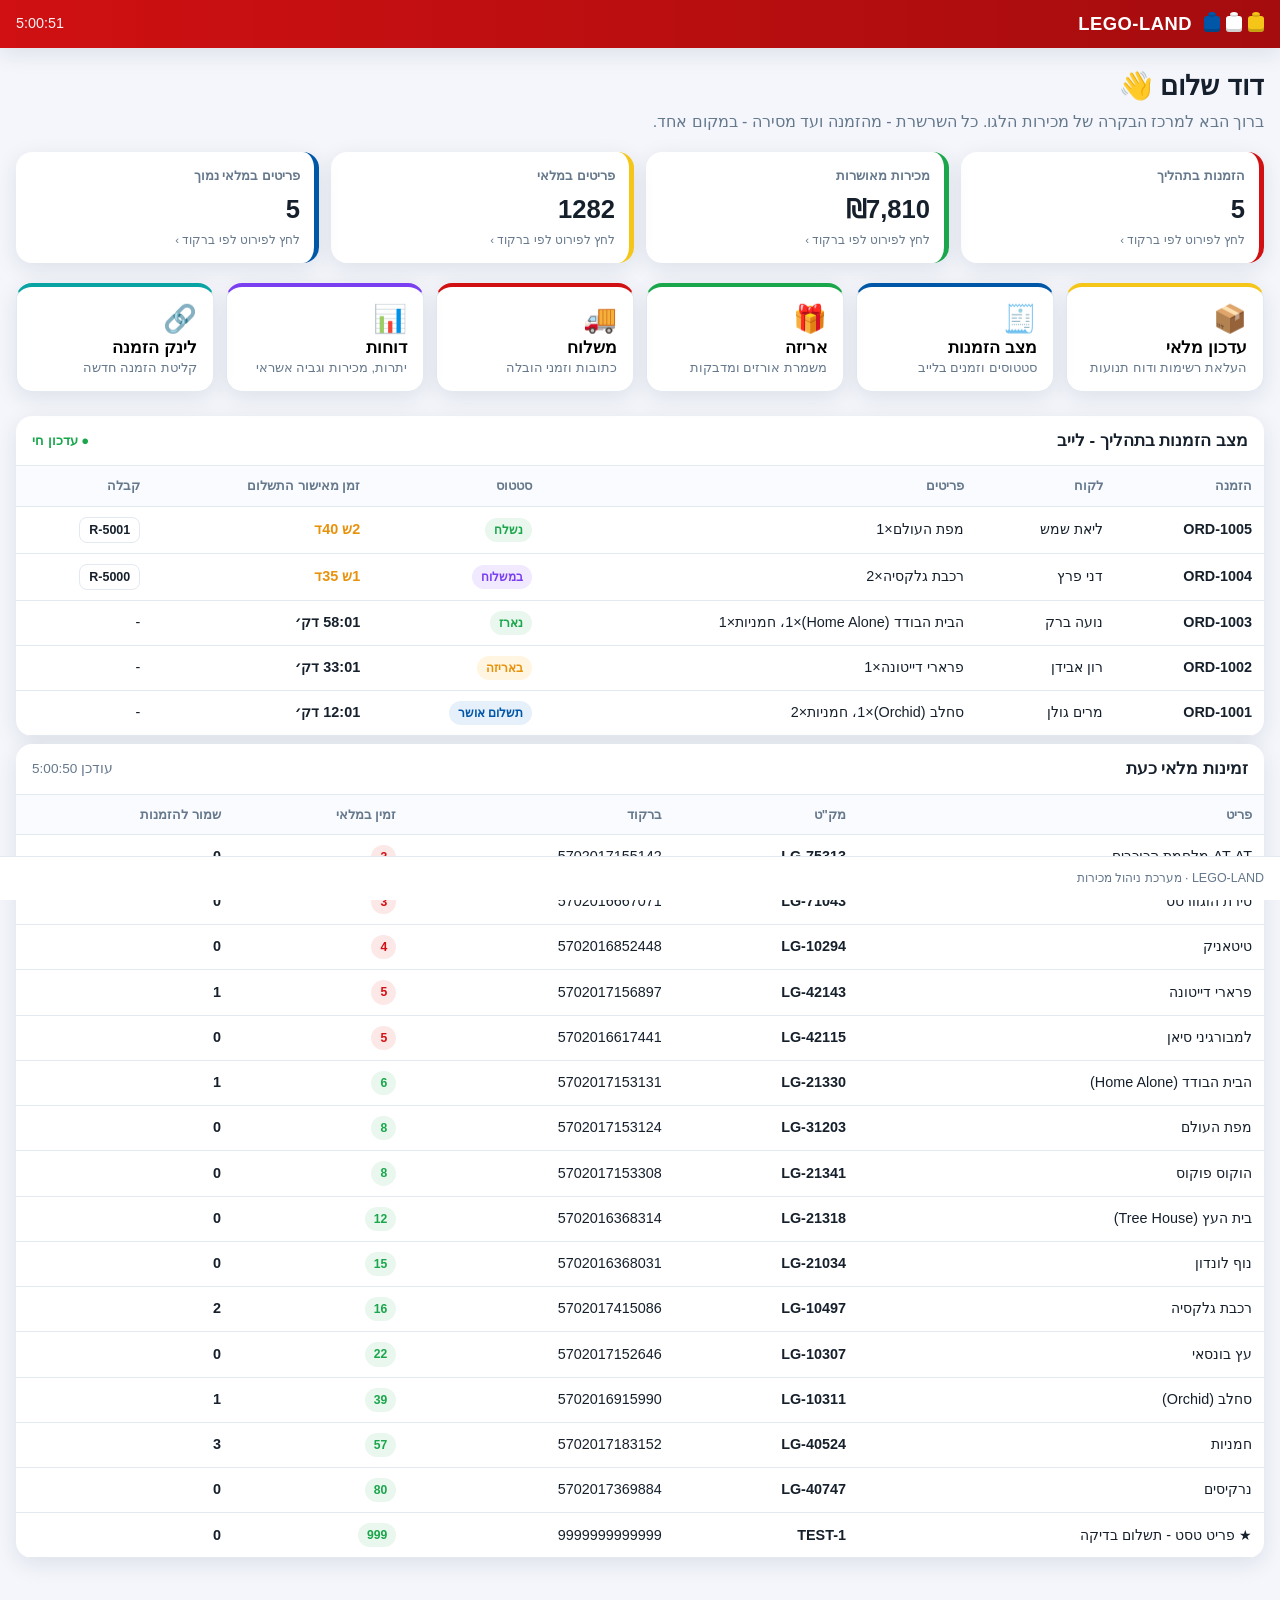
==== LEGO-LAND.html @ ae6f280c "Sync main: optional courier ordering (Gett/Yango/Wolt) https://claude.ai/code/session_01ASiPnFW5V37W" ====
<!DOCTYPE html>
<html lang="he" dir="rtl">
<head>
  <meta charset="UTF-8" />
  <meta name="viewport" content="width=device-width, initial-scale=1.0, viewport-fit=cover" />
  <meta name="theme-color" content="#d01012" />
  <meta name="description" content="מערכת ניהול מכירות לגו - מלאי, חיוב, אריזה, משלוח ודוחות" />
  <title>LEGO-LAND · ניהול מכירות</title>

  <!-- PWA -->
  <link rel="manifest" href="data:application/manifest+json,%7B%22name%22%3A%20%22LEGO-LAND%20%C2%B7%20%D7%A0%D7%99%D7%94%D7%95%D7%9C%20%D7%9E%D7%9B%D7%99%D7%A8%D7%95%D7%AA%22%2C%20%22short_name%22%3A%20%22LEGO-LAND%22%2C%20%22lang%22%3A%20%22he%22%2C%20%22dir%22%3A%20%22rtl%22%2C%20%22start_url%22%3A%20%22.%22%2C%20%22scope%22%3A%20%22.%22%2C%20%22display%22%3A%20%22standalone%22%2C%20%22orientation%22%3A%20%22portrait%22%2C%20%22background_color%22%3A%20%22%23f4f6fb%22%2C%20%22theme_color%22%3A%20%22%23d01012%22%2C%20%22icons%22%3A%20%5B%7B%22src%22%3A%20%22data%3Aimage/png%3Bbase64%2CiVBORw0KGgoAAAANSUhEUgAAAMAAAADACAYAAABS3GwHAAADKklEQVR42u3bMU4kMRRF0V4CImIl7D8hZw%2BsgbhBiKDV6uqyq%2Bwq%2B/%2BDdCeACSz7HcRoxOXz5fUqZe3y98eBHy5dTwd58BYPAeBhNSKGrgA8oEbH0AWAx9IsEJoC8DiaDUIzAB5EMyLYDcAjaGYIuwC4eM2OYDMAF64ICDYBcNGKgqAagAtWJARVAFysoiEoBuBCFRFBEQAXqagIVgG4QEVGAIAAWPoLLk7RESwCcGHKgAAAAXD/BRelLAgAEAC3n3RByoQAAAEAgAAwfiVEAIAAAEDpAUhpIbgEASABIAEgASABIAEgASABIAEgASABIAEgASABIAEgASABIAEgASABIAEgASABIAEgASABIAEgASABIAEgASABIAEgARCz74839wBAv3FtzTn6nQOAQUff8vGdA4AQ4699%2BN5nGOUcACQafunDOwcAocf/7NGdA4A0AO4f/awzjHIOAJKNH4A4CAAAAICR/2PozEdVH6QAFAIwnngIACgEYDQxEQAw8M/1yvfvBQAEAAACAAABAIAAAEAAjAjg%[base64]%2BgBUAIAg3o88AEgASABIAEgASABIAEgASABIAEgASABIAEgASABIAEgASABIAEgASABIAEgASABIAEhLAC6/Hy5DqYb/v3kABAAASg8AAmUaPwACAAABcPMJCJRl/AAIgEcAIFCG8QMgAJYAQKDo418FAIEijx8AAbAGAAJFHX8xAAgUcfxVACBQtPFXA4BAkca/CQAEijL%2BzQAgUITx7wIAgWYf/24AEGjm8TcBAIJmHH5zABBotvE3BwCCZhl%2BVwAgaPThHwIABo04%2BlMAwKBRRv8QgJS1H72FmAB3pcUZAAAAAElFTkSuQmCC%22%2C%20%22sizes%22%3A%20%22192x192%22%2C%20%22type%22%3A%20%22image/png%22%2C%20%22purpose%22%3A%20%22any%22%7D%2C%20%7B%22src%22%3A%20%22data%3Aimage/png%3Bbase64%2CiVBORw0KGgoAAAANSUhEUgAAAgAAAAIACAYAAAD0eNT6AAAMBklEQVR42u3du40UaxhF0Q4BYU0k5O/gkwMxjD0ghIMEYh5V/2uvktYN4OtWnS1daB7fPn1%2BAQBaHr/%2B47nk8YUCuHm0PJftlQAw9ADCQAB4DD6AIBAABh8AQSAAjD4AYkAAGH0AxIAAMPwACAEBYPQBEAMCwPADIAQEgOEHQAgIAMMPgBAQAIYfACEgAAw/AEJAABh/[base64]%2BEADYJwIuCQAfBADsFQECAAAEgPEHgEIECAAAEADGHwAKEfDuAHBwANg3AgQAAAgA4w8AhQgQAAAgAIw/ABQiQAAAgAAw/gBQiAABAAACwPgDQCECBAAACADjDwCFCBAAACAABAAACADjDwBHRoAAAAABYPwBoBABAgAABIAAAIB0ADgYAJwbAQIAAASAAACAbAA4FACcHQECAAAEgAAAAAEAADQCwIEA4PwIEAAAIAAEAAAIAADg/[base64]/PrmDO7szCABOeAHezZ3d2Z1BAHD4y9FL1J3dGQQAXpCJF6g7u7MgQADgJRl5ebqzO4sBBABelKEXpzu7sxBAAOBFGXpxurM7CwEEAF6UoRenO7uzEEAAYPhDL053dmchgADA%2BMdemu7rziIAAYDhD7043dOdhQACAOMfe2m6ozuLAAQAxj/20nQ/dxYBCACMf%2Byl6W7uLAIQABj/2EvTvdxZBCAAEACGCXcWAAgAjP/pL013cmcRgABAABgm3FkAIAAw/qe/[base64]/H4AAEAAAAgABIAAABAACQAAACAAEgAAAEAAIAAEAIAAQAAIAQAAIAAQAgAAQAAgAAAEgABAAAAJAACAAAASAAGB%2BALx8/[base64]//cXAAJAAPhDgUDwD/0JAAEgAAQAIAAQAO0AEAFA5a/8CQABIAD8PgAQ/Pv%2BAkAACAA/EgQEf%2BxHAAgAAeDXAoHgr/wJAAEgAPxkMBD8iV8BIAAEgH8/AAj%2Brr8AEAD%[base64]/HMQAgMPy/N18AAIAAAAAEAAAgAAAAAQAA7B4AIgAAzh9/AQAAAkAAAIAAAAA6ASACAODs8RcAACAABAAACAAAoBUAIgAAzh1/AQAAAkAAAEA%2BAEQAAJw5/gIAAASAAAAAASACAODI8RcAACAA/v04IACcM/4CAAAEgAAAAAEgAgDgyPEXAAAgAP7/OCgA7D/%2BAgAABMDrHocFgL3HXwAAgAB4/ePAALDv%2BAsAABAAb3scGgD2HH8BAAAC4O2PgwPAfuP/4QAQAQCw3/gLAAAQAO9/fAAAsM/4CwAAEAAfe3wQALDH%2BF8aACIAAPYY/8sDQAQAwPrjLwAAQABc9/iAAGDd8b8tAEQAAKw7/rcGgAgAgDXHXwAAgAC45/HBAcBa4z8kAEQAAKw1/sMCQAQAwDrjPzQARAAArDH%2BwwNABADA/PGfEgAiAADmjv%2B0ABABADBv/KcGgAgAgDnjPz0ARAAAxn/e/k4NABEAgPGPBoAIAMD4RwNABABg/KMBIAIAMP7RABACABj%2BcACIAACMfzQARAAAxj8aAEIAAMMfDgARAIDxjwaACADA%2BEcDQAgAYPjDASAEADD84QAQAQAY/2gACAEADH84AIQAAIY/HABCAADDHw4AIQCA4Q8HgBAAwPCHA0AMAFAefQEgBACIDr8AEAMARj%2B%2BeQJADAAYfQHgEQQABl8AeAQBgMEXAB5hAGDoDwoAAKDlBwlb0DQUFs12AAAAAElFTkSuQmCC%22%2C%20%22sizes%22%3A%20%22512x512%22%2C%20%22type%22%3A%20%22image/png%22%2C%20%22purpose%22%3A%20%22any%20maskable%22%7D%5D%7D" />
  <link rel="icon" type="image/svg+xml" href="[data-uri]" />
  <link rel="apple-touch-icon" href="[data-uri]" />
  <meta name="apple-mobile-web-app-capable" content="yes" />
  <meta name="apple-mobile-web-app-status-bar-style" content="black-translucent" />
  <meta name="apple-mobile-web-app-title" content="LEGO-LAND" />
  <meta name="mobile-web-app-capable" content="yes" />

  <style>
:root{
  --red:#d01012; --yellow:#f5c518; --blue:#0057a8; --green:#1aa64b;
  --ink:#16202c; --muted:#65788c; --line:#e3e9f0; --bg:#f4f6fb; --card:#fff;
  --shadow:0 6px 22px rgba(20,40,70,.10); --radius:16px;
  --ok:#1aa64b; --warn:#e8920c; --bad:#d01012; --info:#0057a8;
}
*{box-sizing:border-box}
html,body{margin:0;padding:0}
body{
  font-family:"Segoe UI",Arial,"Helvetica Neue",sans-serif;
  background:var(--bg); color:var(--ink); line-height:1.5;
  -webkit-tap-highlight-color:transparent;
  padding-bottom:64px;
}
h1,h2,h3{margin:0}
button{font-family:inherit;cursor:pointer}
.muted{color:var(--muted);font-size:.85rem}

/* App bar */
.appbar{
  position:sticky;top:0;z-index:30;display:flex;align-items:center;justify-content:space-between;
  gap:12px;padding:10px 16px;background:linear-gradient(90deg,var(--red),#a50c0e);
  color:#fff;box-shadow:var(--shadow)
}
.appbar__brand{display:flex;align-items:center;gap:6px}
.appbar__brand h1{font-size:1.15rem;letter-spacing:.5px;margin-inline-start:6px}
.appbar__right{display:flex;align-items:center;gap:10px}
.brick{width:16px;height:16px;border-radius:3px;position:relative;display:inline-block;box-shadow:inset 0 -3px rgba(0,0,0,.18)}
.brick::after{content:"";position:absolute;top:-4px;inset-inline-start:4px;width:8px;height:5px;border-radius:50%;background:inherit;box-shadow:inset 0 -2px rgba(0,0,0,.15)}
.brick--red{background:var(--yellow)}.brick--yellow{background:#fff}.brick--blue{background:var(--blue)}
.clock{font-variant-numeric:tabular-nums;font-size:.9rem;opacity:.95}

/* buttons */
.btn{border:0;border-radius:10px;padding:9px 14px;font-weight:600;background:var(--blue);color:#fff}
.btn--ghost{background:rgba(255,255,255,.16);border:1px solid rgba(255,255,255,.5)}
.btn--tiny{padding:5px 9px;font-size:.78rem;border-radius:8px}
.btn--ok{background:var(--green)} .btn--warn{background:var(--warn)} .btn--bad{background:var(--bad)}
.btn--line{background:#fff;color:var(--ink);border:1px solid var(--line)}
.btn[disabled]{opacity:.5;cursor:not-allowed}

/* greeting */
.greeting{padding:18px 16px 4px}
.greeting__title{font-size:1.7rem}
.greeting__sub{color:var(--muted);margin:4px 0 0}

/* KPIs */
.kpis{display:grid;grid-template-columns:repeat(auto-fit,minmax(150px,1fr));gap:12px;padding:14px 16px}
.kpi{background:var(--card);border-radius:var(--radius);padding:14px;box-shadow:var(--shadow);border-inline-start:5px solid var(--blue)}
.kpi h4{margin:0;color:var(--muted);font-size:.8rem;font-weight:600}
.kpi .v{font-size:1.6rem;font-weight:800;margin-top:4px}
.kpi--a{border-color:var(--red)}.kpi--b{border-color:var(--green)}.kpi--c{border-color:var(--yellow)}.kpi--d{border-color:var(--blue)}

/* tiles nav */
.tiles{display:grid;grid-template-columns:repeat(auto-fit,minmax(160px,1fr));gap:12px;padding:6px 16px 16px}
.tile{display:flex;flex-direction:column;gap:2px;align-items:flex-start;text-align:start;
  background:var(--card);border:1px solid var(--line);border-radius:var(--radius);padding:16px;box-shadow:var(--shadow);
  transition:transform .08s ease, box-shadow .12s}
.tile:hover{transform:translateY(-2px);box-shadow:0 10px 28px rgba(20,40,70,.16)}
.tile:active{transform:translateY(0)}
.tile__ico{font-size:1.7rem}
.tile__t{font-weight:800;font-size:1.05rem}
.tile__s{color:var(--muted);font-size:.8rem}
.tile--inv{border-top:4px solid var(--yellow)}
.tile--orders{border-top:4px solid var(--blue)}
.tile--pack{border-top:4px solid var(--green)}
.tile--ship{border-top:4px solid var(--red)}
.tile--rep{border-top:4px solid #7b3ff2}
.tile--link{border-top:4px solid #0aa3a3}

/* panels & tables */
.panel{background:var(--card);margin:8px 16px;border-radius:var(--radius);box-shadow:var(--shadow);overflow:hidden}
.panel__head{display:flex;align-items:center;justify-content:space-between;padding:12px 16px;border-bottom:1px solid var(--line)}
.panel__head h3{font-size:1.05rem}
.dot--live{color:var(--green);font-weight:700;font-size:.82rem;animation:pulse 1.6s infinite}
@keyframes pulse{0%,100%{opacity:1}50%{opacity:.45}}
.table-wrap{overflow-x:auto}
.tbl{width:100%;border-collapse:collapse;font-size:.9rem;min-width:560px}
.tbl th,.tbl td{padding:10px 12px;text-align:start;border-bottom:1px solid var(--line);white-space:nowrap}
.tbl th{background:#fafbfe;color:var(--muted);font-weight:700;font-size:.8rem;position:sticky;top:0}
.tbl tbody tr:hover{background:#f7f9ff}
.tbl .num{font-variant-numeric:tabular-nums;font-weight:700}

/* status chips */
.chip{display:inline-block;padding:3px 9px;border-radius:999px;font-size:.76rem;font-weight:700}
.chip--new{background:#eef2f7;color:#5b6b7c}
.chip--approved{background:#e6f0fb;color:var(--blue)}
.chip--packing{background:#fff5e0;color:var(--warn)}
.chip--packed{background:#e9f7ee;color:var(--green)}
.chip--shipping{background:#f0e9ff;color:#7b3ff2}
.chip--shipped{background:#e9f7ee;color:var(--green)}
.chip--delivered{background:#dff5e6;color:#0d7a35}
.chip--low{background:#fde8e8;color:var(--red)}
.chip--ok{background:#e9f7ee;color:var(--green)}
.elapsed{font-variant-numeric:tabular-nums;font-weight:700;color:var(--ink)}
.elapsed--warn{color:var(--warn)} .elapsed--bad{color:var(--bad)}

/* modal */
.modal{position:fixed;inset:0;z-index:50;display:flex;align-items:center;justify-content:center;padding:14px}
.modal[hidden]{display:none}
.modal__backdrop{position:absolute;inset:0;background:rgba(12,22,38,.55)}
.modal__card{position:relative;background:var(--card);border-radius:var(--radius);box-shadow:var(--shadow);
  width:min(960px,100%);max-height:90vh;display:flex;flex-direction:column;overflow:hidden}
.modal__head{display:flex;align-items:center;justify-content:space-between;padding:14px 18px;border-bottom:1px solid var(--line);background:#fafbfe}
.modal__head h3{font-size:1.15rem}
.modal__x{border:0;background:transparent;font-size:1.2rem;color:var(--muted)}
.modal__body{padding:16px 18px;overflow:auto}

/* forms */
.field{display:flex;flex-direction:column;gap:5px;margin-bottom:12px}
.field label{font-size:.82rem;font-weight:700;color:var(--muted)}
.field input,.field select,.field textarea{
  border:1px solid var(--line);border-radius:10px;padding:10px 12px;font-size:.95rem;font-family:inherit;background:#fff}
.field input:focus,.field select:focus,.field textarea:focus{outline:2px solid var(--blue);border-color:var(--blue)}
.grid2{display:grid;grid-template-columns:1fr 1fr;gap:12px}
.grid3{display:grid;grid-template-columns:1fr 1fr 1fr;gap:12px}
@media(max-width:560px){.grid2,.grid3{grid-template-columns:1fr}}
.actions{display:flex;gap:10px;flex-wrap:wrap;margin-top:8px}
.hint{background:#f0f6ff;border:1px solid #cfe1fb;border-radius:10px;padding:10px 12px;font-size:.84rem;color:#2c4a6b;margin-bottom:12px}
textarea.mono{font-family:ui-monospace,Consolas,monospace;min-height:120px;line-height:1.6}

/* sub-tabs */
.subtabs{display:flex;gap:8px;flex-wrap:wrap;margin-bottom:14px}
.subtab{border:1px solid var(--line);background:#fff;border-radius:999px;padding:7px 14px;font-weight:700;font-size:.85rem;color:var(--muted)}
.subtab.is-on{background:var(--blue);color:#fff;border-color:var(--blue)}

/* sticker (packing label) */
.sticker{border:2px dashed #222;border-radius:12px;padding:14px;max-width:360px;background:#fffef5;font-family:ui-monospace,Consolas,monospace}
.sticker h4{margin:0 0 6px;font-size:1.05rem}
.sticker .bc{font-size:1.4rem;letter-spacing:3px;text-align:center;background:#fff;border:1px solid #000;padding:6px;margin:8px 0;font-family:"Libre Barcode 39",monospace}
.sticker .row{display:flex;justify-content:space-between;font-size:.82rem;border-top:1px dotted #bbb;padding:3px 0}

/* receipt */
.receipt{background:#fff;border:1px solid var(--line);border-radius:12px;padding:18px;max-width:460px;margin:auto}
.receipt h3{text-align:center}
.receipt .ln{display:flex;justify-content:space-between;padding:4px 0;border-bottom:1px dotted #ddd;font-size:.9rem}
.receipt .total{font-weight:800;font-size:1.1rem;border-top:2px solid #000;margin-top:6px;padding-top:6px}

/* drill rows */
.drill{background:#fbfcff}
.miss{background:#fff1f1}
.matchok{background:#f1fbf4}

/* toast */
.toast{position:fixed;inset-inline:0;bottom:74px;margin:auto;width:max-content;max-width:90%;
  background:var(--ink);color:#fff;padding:11px 18px;border-radius:12px;box-shadow:var(--shadow);z-index:60;font-weight:600}
.toast[hidden]{display:none}

/* footer */
.foot{position:fixed;bottom:0;inset-inline:0;display:flex;align-items:center;justify-content:space-between;
  gap:10px;padding:8px 16px;background:#fff;border-top:1px solid var(--line);font-size:.78rem;color:var(--muted);z-index:20}
.empty{padding:26px;text-align:center;color:var(--muted)}

</style>
</head>
<body>
  <!-- Early diagnostic: surface any boot error visibly instead of a dead screen -->
  <script>
    window.__legoErr = function (msg) {
      var b = document.getElementById('bootErr');
      if (!b) {
        b = document.createElement('div'); b.id = 'bootErr';
        b.style.cssText = 'position:fixed;inset-inline:0;top:0;z-index:9999;background:#d01012;color:#fff;padding:10px 14px;font:14px/1.4 Arial;direction:rtl';
        document.body.appendChild(b);
      }
      b.textContent = '⚠ שגיאה בטעינה: ' + msg + ' — נסה לפתוח את הקובץ בדפדפן Chrome/Safari (לא בתצוגה מקדימה).';
    };
    window.addEventListener('error', function (e) { window.__legoErr(e.message || e.error); });
  </script>

  <!-- App bar -->
  <header class="appbar">
    <div class="appbar__brand">
      <span class="brick brick--red"></span>
      <span class="brick brick--yellow"></span>
      <span class="brick brick--blue"></span>
      <h1>LEGO-LAND</h1>
    </div>
    <div class="appbar__right">
      <span id="liveClock" class="clock" aria-live="polite"></span>
      <button id="installBtn" class="btn btn--ghost" hidden>⬇ הורד למסך הבית</button>
    </div>
  </header>

  <!-- Greeting -->
  <section class="greeting" id="greeting">
    <h2 class="greeting__title"><span id="greetUser">דוד</span> שלום 👋</h2>
    <p class="greeting__sub">ברוך הבא למרכז הבקרה של מכירות הלגו. כל השרשרת - מהזמנה ועד מסירה - במקום אחד.</p>
  </section>

  <!-- KPI strip -->
  <section class="kpis" id="kpis"></section>

  <!-- Main navigation buttons -->
  <nav class="tiles" id="mainNav" aria-label="ניווט ראשי">
    <button class="tile tile--inv"     data-view="inventory"><span class="tile__ico">📦</span><span class="tile__t">עדכון מלאי</span><span class="tile__s">העלאת רשימות ודוח תנועות</span></button>
    <button class="tile tile--orders"  data-view="orders"><span class="tile__ico">🧾</span><span class="tile__t">מצב הזמנות</span><span class="tile__s">סטטוסים וזמנים בלייב</span></button>
    <button class="tile tile--pack"    data-view="packing"><span class="tile__ico">🎁</span><span class="tile__t">אריזה</span><span class="tile__s">משמרת אורזים ומדבקות</span></button>
    <button class="tile tile--ship"    data-view="shipping"><span class="tile__ico">🚚</span><span class="tile__t">משלוח</span><span class="tile__s">כתובות וזמני הובלה</span></button>
    <button class="tile tile--rep"     data-view="reports"><span class="tile__ico">📊</span><span class="tile__t">דוחות</span><span class="tile__s">יתרות, מכירות וגביה אשראי</span></button>
    <button class="tile tile--link"    data-view="orderlink"><span class="tile__ico">🔗</span><span class="tile__t">לינק הזמנה</span><span class="tile__s">קליטת הזמנה חדשה</span></button>
  </nav>

  <!-- Live dashboard: orders in process -->
  <section class="panel" id="livePanel">
    <div class="panel__head">
      <h3>מצב הזמנות בתהליך - לייב</h3>
      <span class="dot dot--live">● עדכון חי</span>
    </div>
    <div class="table-wrap">
      <table class="tbl" id="liveOrdersTbl">
        <thead>
          <tr>
            <th>הזמנה</th><th>לקוח</th><th>פריטים</th><th>סטטוס</th>
            <th>זמן מאישור התשלום</th><th>קבלה</th>
          </tr>
        </thead>
        <tbody></tbody>
      </table>
    </div>
  </section>

  <!-- Live dashboard: stock availability -->
  <section class="panel" id="stockPanel">
    <div class="panel__head">
      <h3>זמינות מלאי כעת</h3>
      <span class="muted" id="stockUpdated"></span>
    </div>
    <div class="table-wrap">
      <table class="tbl" id="liveStockTbl">
        <thead>
          <tr><th>פריט</th><th>מק"ט</th><th>ברקוד</th><th>זמין במלאי</th><th>שמור להזמנות</th></tr>
        </thead>
        <tbody></tbody>
      </table>
    </div>
  </section>

  <!-- Generic view modal -->
  <div class="modal" id="modal" hidden>
    <div class="modal__backdrop" data-close></div>
    <div class="modal__card" role="dialog" aria-modal="true">
      <div class="modal__head">
        <h3 id="modalTitle"></h3>
        <button class="modal__x" data-close aria-label="סגירה">✕</button>
      </div>
      <div class="modal__body" id="modalBody"></div>
    </div>
  </div>

  <!-- Toast -->
  <div class="toast" id="toast" hidden></div>

  <footer class="foot">
    <span>LEGO-LAND · מערכת ניהול מכירות</span>
    <button id="resetDemo" class="btn btn--tiny btn--ghost">איפוס נתוני הדגמה</button>
  </footer>

  <script>
/* ============================================================
   LEGO-LAND · Data layer
   Self-contained store (localStorage) that links:
   Inventory  ⇄  Orders/Billing  ⇄  Packing  ⇄  Shipping  ⇄  Reports
   ============================================================ */
(function (global) {
  'use strict';

  const KEY = 'legoland.db.v1';
  // Bump SEED_VERSION whenever the demo dataset changes so returning
  // visitors automatically get the refreshed demo instead of stale data.
  const SEED_VERSION = 3;

  // ---- status model -------------------------------------------------
  const STATUS = {
    new:       { label: 'ממתין לתשלום', chip: 'new',       order: 0 },
    approved:  { label: 'תשלום אושר',   chip: 'approved',  order: 1 },
    packing:   { label: 'באריזה',       chip: 'packing',   order: 2 },
    packed:    { label: 'נארז',         chip: 'packed',    order: 3 },
    shipping:  { label: 'במשלוח',       chip: 'shipping',  order: 4 },
    shipped:   { label: 'נשלח',         chip: 'shipped',   order: 5 },
    delivered: { label: 'נמסר',         chip: 'delivered', order: 6 },
  };

  const nowISO = () => new Date().toISOString();
  const clone  = (o) => JSON.parse(JSON.stringify(o));
  const uid    = (p) => p + Math.random().toString(36).slice(2, 8);

  // ---- seed (demo data) --------------------------------------------
  function seed() {
    const t = Date.now();
    const ago = (min) => new Date(t - min * 60000).toISOString();

    const items = [
      { sku: 'LG-10311', name: 'סחלב (Orchid)',            barcode: '5702016915990', price: 199, qty: 40 },
      { sku: 'LG-21318', name: 'בית העץ (Tree House)',      barcode: '5702016368314', price: 899, qty: 12 },
      { sku: 'LG-42143', name: 'פרארי דייטונה',            barcode: '5702017156897', price: 1499, qty: 6 },
      { sku: 'LG-31203', name: 'מפת העולם',                barcode: '5702017153124', price: 749, qty: 9 },
      { sku: 'LG-75313', name: 'AT-AT מלחמת הכוכבים',       barcode: '5702017155142', price: 2799, qty: 4 },
      { sku: 'LG-10497', name: 'רכבת גלקסיה',              barcode: '5702017415086', price: 599, qty: 18 },
      { sku: 'LG-21330', name: 'הבית הבודד (Home Alone)',  barcode: '5702017153131', price: 1099, qty: 7 },
      { sku: 'LG-40524', name: 'חמניות',                   barcode: '5702017183152', price: 89,  qty: 60 },
      { sku: 'LG-71043', name: 'טירת הוגוורטס',            barcode: '5702016667071', price: 3499, qty: 3 },
      { sku: 'LG-10307', name: 'עץ בונסאי',               barcode: '5702017152646', price: 219, qty: 22 },
      { sku: 'LG-21034', name: 'נוף לונדון',              barcode: '5702016368031', price: 199, qty: 15 },
      { sku: 'LG-42115', name: 'למבורגיני סיאן',          barcode: '5702016617441', price: 1399, qty: 5 },
      { sku: 'LG-10294', name: 'טיטאניק',                 barcode: '5702016852448', price: 2599, qty: 4 },
      { sku: 'LG-40747', name: 'נרקיסים',                 barcode: '5702017369884', price: 69,  qty: 80 },
      { sku: 'LG-21341', name: 'הוקוס פוקוס',             barcode: '5702017153308', price: 899, qty: 8 },
      { sku: 'TEST-1',   name: '★ פריט טסט - תשלום בדיקה', barcode: '9999999999999', price: 1,  qty: 999 },
    ];

    const db = {
      user: { name: 'דוד' },
      items,
      movements: [],
      orders: [],
      shifts: [
        { id: 'morning',   name: 'משמרת בוקר',   from: '08:00', to: '14:00' },
        { id: 'afternoon', name: 'משמרת צהריים', from: '14:00', to: '18:00' },
      ],
      employees: [
        { empNo: 'A-201', name: 'ורה',   shift: 'morning',   shiftStart: ago(180) },
        { empNo: 'A-203', name: 'אורי',  shift: 'morning',   shiftStart: ago(168) },
        { empNo: 'A-205', name: 'נועה',  shift: 'morning',   shiftStart: ago(120) },
        { empNo: 'A-202', name: 'מירי',  shift: 'afternoon', shiftStart: ago(95) },
        { empNo: 'A-204', name: 'טל',    shift: 'afternoon', shiftStart: ago(82) },
        { empNo: 'A-206', name: 'רון',   shift: 'afternoon', shiftStart: ago(40) },
      ],
      creditReport: [],          // uploaded from the credit-card company
      counters: { order: 1000, receipt: 5000, movement: 1, txn: 70000 },
      settings: { lowStock: 5 },
      _seededAt: nowISO(),
      _seedVersion: SEED_VERSION,
    };

    // opening inventory movements
    items.forEach((it) => {
      db.movements.push({
        id: 'M' + db.counters.movement++, ts: db._seededAt, sku: it.sku,
        type: 'in', qty: it.qty, balanceAfter: it.qty, reason: 'יתרת פתיחה', ref: 'OPENING',
      });
    });

    // sample orders across the pipeline
    const mk = (mins, status, cust, addr, phone, lines, card) => {
      const id = 'ORD-' + db.counters.order++;
      const created = ago(mins + 8);
      const o = {
        id, createdAt: created, customer: cust, address: addr, phone,
        lines, status, courier: 'דואר שליחים', tracking: null,
        paymentApprovedAt: null, creditTxn: null, receiptNo: null,
        packedAt: null, packedBy: null, shippedAt: null, deliveredAt: null,
      };
      // approve payment for everything beyond "new"
      if (STATUS[status].order >= 1) {
        o.paymentApprovedAt = ago(mins);
        o.creditTxn = { id: 'TX' + db.counters.txn++, amount: linesTotal(lines, items), card, last4: String(1000 + Math.floor(Math.random()*8999)).slice(-4) };
      }
      if (STATUS[status].order >= 2) { o.packedBy = db.employees[mins % 2]; }
      if (STATUS[status].order >= 3) { o.packedAt = ago(Math.max(1, mins - 22)); }
      if (STATUS[status].order >= 4) { o.shippedAt = ago(Math.max(1, mins - 35)); o.tracking = 'IL' + uid('').toUpperCase(); o.receiptNo = 'R-' + db.counters.receipt++; }
      if (STATUS[status].order >= 6) { o.deliveredAt = ago(Math.max(1, mins - 80)); }
      return o;
    };

    db.orders.push(
      mk(4,   'new',       'אבי ישראלי', 'הרצל 14, תל אביב',     '050-1112233', [{ sku: 'LG-40524', qty: 3 }], 'ויזה'),
      mk(12,  'approved',  'מרים גולן',  'ויצמן 8, רעננה',       '052-2223344', [{ sku: 'LG-10311', qty: 1 }, { sku: 'LG-40524', qty: 2 }], 'מאסטרקארד'),
      mk(33,  'packing',   'רון אבידן',  'בן גוריון 22, חיפה',   '054-3334455', [{ sku: 'LG-42143', qty: 1 }], 'ויזה'),
      mk(58,  'packed',    'נועה ברק',   'סוקולוב 3, הרצליה',    '053-4445566', [{ sku: 'LG-21330', qty: 1 }, { sku: 'LG-40524', qty: 1 }], 'אמריקן אקספרס'),
      mk(95,  'shipping',  'דני פרץ',    'הנשיא 51, נתניה',      '058-5556677', [{ sku: 'LG-10497', qty: 2 }], 'ויזה'),
      mk(160, 'shipped',   'ליאת שמש',   'אלנבי 90, תל אביב',    '050-6667788', [{ sku: 'LG-31203', qty: 1 }], 'מאסטרקארד'),
      mk(240, 'delivered', 'עומר טל',    'הגליל 7, כרמיאל',      '052-7778899', [{ sku: 'LG-75313', qty: 1 }], 'ויזה'),
    );

    // post inventory deductions for every approved order
    db.orders.forEach((o) => { if (o.paymentApprovedAt) postOrderOut(db, o); });

    // a credit-company collection report that mostly matches (with one mismatch + one missing)
    db.orders.filter(o => o.creditTxn).forEach((o, i) => {
      let amount = o.creditTxn.amount;
      if (i === 1) amount = amount - 5;        // amount mismatch
      if (i === 3) return;                      // missing from collection report
      db.creditReport.push({ txnId: o.creditTxn.id, amount, date: o.paymentApprovedAt, ref: 'SETTLE-' + (8800 + i) });
    });

    return db;
  }

  function linesTotal(lines, items) {
    return lines.reduce((s, l) => s + (l.price != null ? l.price : priceOf(l.sku, items)) * l.qty, 0);
  }
  function priceOf(sku, items) {
    const db = items ? { items } : load();
    const it = db.items.find(i => i.sku === sku);
    return it ? it.price : 0;
  }

  // deduct stock for an order (idempotent via ref check)
  function postOrderOut(db, o) {
    o.lines.forEach((l) => {
      const ref = 'OUT:' + o.id + ':' + l.sku;
      if (db.movements.some(m => m.ref === ref)) return;
      const it = db.items.find(i => i.sku === l.sku);
      if (!it) return;
      it.qty -= l.qty;
      db.movements.push({
        id: 'M' + db.counters.movement++, ts: o.paymentApprovedAt || nowISO(), sku: l.sku,
        type: 'out', qty: l.qty, balanceAfter: it.qty, reason: 'הזמנה ' + o.id, ref,
      });
    });
  }

  // ---- persistence --------------------------------------------------
  // Safe storage: falls back to in-memory when localStorage is blocked
  // (e.g. opening the file directly via file:// on some browsers / iOS).
  let _cache = null;
  const _mem = {};
  function safeGet(k) { try { return localStorage.getItem(k); } catch (e) { return k in _mem ? _mem[k] : null; } }
  function safeSet(k, v) { try { localStorage.setItem(k, v); } catch (e) { _mem[k] = v; } }

  function load() {
    if (_cache) return _cache;
    try {
      const raw = safeGet(KEY);
      const parsed = raw ? JSON.parse(raw) : null;
      // re-seed if missing or from an older demo dataset version
      _cache = (parsed && parsed._seedVersion === SEED_VERSION) ? parsed : seed();
    } catch (e) { _cache = seed(); }
    save();
    return _cache;
  }
  function save() { if (_cache) safeSet(KEY, JSON.stringify(_cache)); emit(); }
  function reset() { _cache = seed(); save(); return _cache; }

  // ---- change events ------------------------------------------------
  const listeners = new Set();
  function on(fn) { listeners.add(fn); return () => listeners.delete(fn); }
  function emit() { listeners.forEach(fn => { try { fn(_cache); } catch (e) {} }); }

  // ============================================================
  //  PUBLIC API
  // ============================================================

  // -- inventory ------------------------------------------------------
  function items() { return load().items.slice(); }

  function reserved(sku) {
    // qty on approved-but-not-yet-shipped orders is already deducted from stock,
    // but we also surface "reserved" = approved & not delivered for visibility.
    return load().orders
      .filter(o => o.paymentApprovedAt && STATUS[o.status].order < STATUS.shipped.order)
      .reduce((s, o) => s + o.lines.filter(l => l.sku === sku).reduce((a, l) => a + l.qty, 0), 0);
  }

  /* Apply an inventory list update.
     rows: [{sku, name?, barcode?, price?, qty, mode:'add'|'set'}] */
  function applyInventoryList(rows, note) {
    const db = load();
    const result = { added: 0, created: 0, movements: 0 };
    rows.forEach((r) => {
      if (!r.sku) return;
      let it = db.items.find(i => i.sku === r.sku);
      if (!it) {
        it = { sku: r.sku, name: r.name || r.sku, barcode: r.barcode || '', price: +r.price || 0, qty: 0 };
        db.items.push(it); result.created++;
      } else {
        if (r.name)    it.name = r.name;
        if (r.barcode) it.barcode = r.barcode;
        if (r.price)   it.price = +r.price;
      }
      const delta = r.mode === 'set' ? (+r.qty - it.qty) : (+r.qty || 0);
      if (delta === 0) return;
      it.qty += delta;
      db.movements.push({
        id: 'M' + db.counters.movement++, ts: nowISO(), sku: it.sku,
        type: delta >= 0 ? 'in' : 'out', qty: Math.abs(delta), balanceAfter: it.qty,
        reason: note || (r.mode === 'set' ? 'התאמת ספירה' : 'הוספת מלאי מרשימה'), ref: 'LIST',
      });
      result.added += delta; result.movements++;
    });
    save();
    return result;
  }

  function movements() { return load().movements.slice().reverse(); }

  // -- orders ---------------------------------------------------------
  function orders() { return load().orders.slice(); }
  function ordersInProcess() {
    return load().orders
      .filter(o => STATUS[o.status].order >= 1 && STATUS[o.status].order < STATUS.delivered.order)
      .sort((a, b) => new Date(a.paymentApprovedAt || a.createdAt) - new Date(b.paymentApprovedAt || b.createdAt));
  }

  function createOrder({ customer, address, phone, courier, lines, cardHolder }) {
    const db = load();
    const o = {
      id: 'ORD-' + db.counters.order++, createdAt: nowISO(), customer,
      cardHolder: cardHolder || customer, address: address || '-', phone: phone || '',
      courier: courier || 'דואר שליחים', tracking: null,
      lines: lines.map(l => ({ sku: l.sku, qty: +l.qty, price: priceOf(l.sku) })),
      status: 'new', paymentApprovedAt: null, creditTxn: null, receiptNo: null,
      packedAt: null, packedBy: null, shippedAt: null, deliveredAt: null,
    };
    db.orders.push(o); save();
    return o;
  }

  function approvePayment(orderId, card) {
    const db = load();
    const o = db.orders.find(x => x.id === orderId);
    if (!o || o.paymentApprovedAt) return o;
    // stock guard
    for (const l of o.lines) {
      const it = db.items.find(i => i.sku === l.sku);
      if (!it || it.qty < l.qty) throw new Error('אין מספיק מלאי לפריט ' + l.sku);
    }
    o.paymentApprovedAt = nowISO();
    o.status = 'approved';
    o.creditTxn = { id: 'TX' + db.counters.txn++, amount: linesTotal(o.lines, db.items), card: card || 'ויזה', last4: String(1000 + Math.floor(Math.random()*8999)).slice(-4) };
    postOrderOut(db, o);
    save();
    return o;
  }

  function setStatus(orderId, status, extra) {
    const db = load();
    const o = db.orders.find(x => x.id === orderId);
    if (!o) return;
    o.status = status;
    if (status === 'packing' && extra && extra.packedBy) o.packedBy = extra.packedBy;
    if (status === 'packed')  { o.packedAt = nowISO(); if (extra && extra.packedBy) o.packedBy = extra.packedBy; }
    if (status === 'shipping') {
      o.shippedAt = nowISO();
      o.tracking = 'IL' + uid('').toUpperCase();
      if (!o.receiptNo) o.receiptNo = 'R-' + db.counters.receipt++;   // receipt issued as order leaves
      if (extra && extra.courier) o.courier = extra.courier;
    }
    if (status === 'shipped' && !o.receiptNo) o.receiptNo = 'R-' + db.counters.receipt++;
    if (status === 'delivered') o.deliveredAt = nowISO();
    save();
    return o;
  }

  function setCourier(orderId, courier) {
    const db = load();
    const o = db.orders.find(x => x.id === orderId);
    if (o) { o.courier = courier; save(); }
    return o;
  }

  function receiptFor(orderId) {
    const o = load().orders.find(x => x.id === orderId);
    if (!o) return null;
    const its = load().items;
    return {
      no: o.receiptNo, date: o.shippedAt || nowISO(), order: o,
      lines: o.lines.map(l => { const it = its.find(i => i.sku === l.sku) || {}; return { sku: l.sku, name: it.name || l.sku, qty: l.qty, price: l.price != null ? l.price : it.price, total: (l.price != null ? l.price : it.price) * l.qty }; }),
      total: linesTotal(o.lines, its),
    };
  }

  // -- employees / packing / shifts ----------------------------------
  function employees() { return load().employees.slice(); }
  function shifts() { return load().shifts.slice(); }

  // all employees assigned to a given shift
  function shiftRoster(shiftId) { return load().employees.filter(e => e.shift === shiftId); }

  // which shift covers a given time (default: now). null if outside hours.
  function currentShift(at) {
    const d = at ? new Date(at) : new Date();
    const mins = d.getHours() * 60 + d.getMinutes();
    const toMin = (s) => { const [h, m] = s.split(':').map(Number); return h * 60 + m; };
    return load().shifts.find(s => mins >= toMin(s.from) && mins < toMin(s.to)) || null;
  }

  // first employee on the active shift (default packer), if any
  function onShiftEmployee(at) {
    const sh = currentShift(at);
    if (!sh) return null;
    return load().employees.filter(e => e.shift === sh.id)[0] || null;
  }

  function startShift(empNo, name, shiftId) {
    const db = load();
    let e = db.employees.find(x => x.empNo === empNo);
    if (e) { e.shiftStart = nowISO(); if (name) e.name = name; if (shiftId) e.shift = shiftId; }
    else { e = { empNo, name: name || empNo, shift: shiftId || null, shiftStart: nowISO() }; db.employees.push(e); }
    save();
    return e;
  }

  // -- reports --------------------------------------------------------
  // inventory balance + sales (approved credit transactions) per item
  function inventoryReport() {
    const db = load();
    return db.items.map((it) => {
      const moves = db.movements.filter(m => m.sku === it.sku);
      const totalIn  = moves.filter(m => m.type === 'in').reduce((s, m) => s + m.qty, 0);
      const totalOut = moves.filter(m => m.type === 'out').reduce((s, m) => s + m.qty, 0);
      // sales = approved orders containing this sku
      const sales = db.orders.filter(o => o.creditTxn).flatMap(o =>
        o.lines.filter(l => l.sku === it.sku).map(l => ({
          orderId: o.id, txnId: o.creditTxn.id, date: o.paymentApprovedAt,
          qty: l.qty, price: l.price != null ? l.price : it.price,
          amount: (l.price != null ? l.price : it.price) * l.qty, card: o.creditTxn.card,
        })));
      return {
        sku: it.sku, name: it.name, barcode: it.barcode, price: it.price,
        balance: it.qty, totalIn, totalOut, reserved: reserved(it.sku),
        soldUnits: sales.reduce((s, x) => s + x.qty, 0),
        soldAmount: sales.reduce((s, x) => s + x.amount, 0),
        sales,
      };
    });
  }

  // credit collection report for a date range + reconciliation vs uploaded settlement
  function creditCollectionReport(fromISO, toISO) {
    const db = load();
    const from = fromISO ? new Date(fromISO) : new Date(0);
    const to   = toISO ? new Date(new Date(toISO).getTime() + 86399000) : new Date(8e15);
    const sales = db.orders.filter(o => o.creditTxn && o.paymentApprovedAt)
      .filter(o => { const d = new Date(o.paymentApprovedAt); return d >= from && d <= to; })
      .map(o => ({
        orderId: o.id, txnId: o.creditTxn.id, date: o.paymentApprovedAt,
        customer: o.customer, card: o.creditTxn.card, last4: o.creditTxn.last4,
        amount: o.creditTxn.amount, receiptNo: o.receiptNo,
      }));

    // reconciliation against creditReport (settlement file from credit company)
    const byTxn = {}; db.creditReport.forEach(r => { byTxn[r.txnId] = r; });
    const matchedTxns = new Set();
    const recon = sales.map((s) => {
      const c = byTxn[s.txnId];
      if (c) matchedTxns.add(s.txnId);
      const diff = c ? (s.amount - c.amount) : null;
      return {
        ...s, collected: c ? c.amount : null, settleRef: c ? c.ref : null,
        diff,
        match: c ? (Math.abs(diff) < 0.005 ? 'match' : 'amount') : 'missing',
      };
    });
    // collected lines that have no matching sale
    const orphan = db.creditReport.filter(r => !sales.some(s => s.txnId === r.txnId))
      .map(r => ({ txnId: r.txnId, collected: r.amount, settleRef: r.ref, date: r.date, match: 'orphan' }));

    const totals = {
      salesCount: sales.length,
      salesAmount: sales.reduce((s, x) => s + x.amount, 0),
      collectedAmount: db.creditReport.filter(r => sales.some(s => s.txnId === r.txnId)).reduce((s, r) => s + r.amount, 0),
      mismatches: recon.filter(r => r.match !== 'match').length + orphan.length,
    };
    return { recon, orphan, totals, hasSettlement: db.creditReport.length > 0 };
  }

  function uploadCreditSettlement(rows) {
    const db = load();
    db.creditReport = rows.map(r => ({ txnId: r.txnId, amount: +r.amount, date: r.date || nowISO(), ref: r.ref || '' }));
    save();
    return db.creditReport.length;
  }

  // ---- expose -------------------------------------------------------
  global.DB = {
    STATUS, on, save, reset, load,
    items, reserved, applyInventoryList, movements,
    orders, ordersInProcess, createOrder, approvePayment, setStatus, setCourier, receiptFor,
    employees, startShift, shifts, shiftRoster, currentShift, onShiftEmployee,
    inventoryReport, creditCollectionReport, uploadCreditSettlement,
    user: () => load().user,
    settings: () => load().settings,
  };
})(window);

</script>
  <script>
/* ============================================================
   LEGO-LAND · Excel / CSV helpers (no external libraries)
   - Excel export uses SpreadsheetML 2003 (.xls) → opens natively
     in Excel/LibreOffice/Google Sheets, supports Hebrew + RTL +
     multiple worksheets + numeric cells.
   ============================================================ */
(function (global) {
  'use strict';

  const esc = (s) => String(s == null ? '' : s)
    .replace(/&/g, '&amp;').replace(/</g, '&lt;').replace(/>/g, '&gt;')
    .replace(/"/g, '&quot;');

  const isNum = (v) => typeof v === 'number' && isFinite(v);

  function cell(v) {
    if (isNum(v)) return `<Cell><Data ss:Type="Number">${v}</Data></Cell>`;
    return `<Cell><Data ss:Type="String">${esc(v)}</Data></Cell>`;
  }
  function headCell(v) {
    return `<Cell ss:StyleID="hd"><Data ss:Type="String">${esc(v)}</Data></Cell>`;
  }

  /* sheets: [{ name, headers:[...], rows:[[...],[...]] }] */
  function toWorkbookXML(sheets) {
    const ws = sheets.map((sh) => {
      const head = `<Row>${(sh.headers || []).map(headCell).join('')}</Row>`;
      const body = (sh.rows || []).map(r => `<Row>${r.map(cell).join('')}</Row>`).join('');
      return `<Worksheet ss:Name="${esc(sh.name).slice(0,31)}">
   <Table>${head}${body}</Table>
   <WorksheetOptions xmlns="urn:schemas-microsoft-com:office:excel"><DisplayRightToLeft/></WorksheetOptions>
  </Worksheet>`;
    }).join('');

    return `<?xml version="1.0" encoding="UTF-8"?>
<?mso-application progid="Excel.Sheet"?>
<Workbook xmlns="urn:schemas-microsoft-com:office:spreadsheet"
 xmlns:o="urn:schemas-microsoft-com:office:office"
 xmlns:x="urn:schemas-microsoft-com:office:excel"
 xmlns:ss="urn:schemas-microsoft-com:office:spreadsheet"
 xmlns:html="http://www.w3.org/TR/REC-html40">
 <Styles>
  <Style ss:ID="hd"><Font ss:Bold="1" ss:Color="#FFFFFF"/><Interior ss:Color="#0057A8" ss:Pattern="Solid"/></Style>
 </Styles>
 ${ws}
</Workbook>`;
  }

  function download(filename, content, mime) {
    const blob = new Blob(['﻿', content], { type: mime || 'application/octet-stream' });
    const url = URL.createObjectURL(blob);
    const a = document.createElement('a');
    a.href = url; a.download = filename;
    document.body.appendChild(a); a.click(); a.remove();
    setTimeout(() => URL.revokeObjectURL(url), 1500);
  }

  function exportExcel(filename, sheets) {
    download(filename.replace(/\.(xlsx?|csv)$/i, '') + '.xls',
      toWorkbookXML(sheets), 'application/vnd.ms-excel');
  }

  // ---- CSV ----------------------------------------------------------
  function exportCSV(filename, headers, rows) {
    const q = (v) => {
      const s = String(v == null ? '' : v);
      return /[",\n]/.test(s) ? '"' + s.replace(/"/g, '""') + '"' : s;
    };
    const lines = [headers.map(q).join(',')].concat(rows.map(r => r.map(q).join(',')));
    download(filename.replace(/\.\w+$/, '') + '.csv', lines.join('\r\n'), 'text/csv;charset=utf-8');
  }

  /* Robust-enough CSV parser (handles quotes, commas, CRLF). Returns array of arrays. */
  function parseCSV(text) {
    const rows = []; let row = [], field = '', i = 0, q = false;
    text = text.replace(/^﻿/, '');
    while (i < text.length) {
      const c = text[i];
      if (q) {
        if (c === '"') { if (text[i + 1] === '"') { field += '"'; i++; } else q = false; }
        else field += c;
      } else {
        if (c === '"') q = true;
        else if (c === ',') { row.push(field); field = ''; }
        else if (c === '\n') { row.push(field); rows.push(row); row = []; field = ''; }
        else if (c === '\r') { /* skip */ }
        else field += c;
      }
      i++;
    }
    if (field.length || row.length) { row.push(field); rows.push(row); }
    return rows.filter(r => r.length && r.some(x => String(x).trim() !== ''));
  }

  /* Parse free-text/pasted inventory list.
     Accepts CSV/TSV/space with header detection. Columns by name or position:
     sku, name, barcode, price, qty  */
  function parseInventoryText(text) {
    const raw = text.trim();
    if (!raw) return [];
    // detect delimiter
    const firstLine = raw.split(/\r?\n/)[0];
    const delim = firstLine.includes('\t') ? '\t' : firstLine.includes(',') ? ',' : /\s{2,}/.test(firstLine) ? null : ',';
    const splitLine = (l) => delim === null ? l.trim().split(/\s{2,}|\t/) : l.split(delim);

    let lines = raw.split(/\r?\n/).map(l => l.trim()).filter(Boolean);
    let header = null;
    const probe = splitLine(lines[0]).map(s => s.trim().toLowerCase());
    const known = ['sku', 'מק"ט', "מקט", 'name', 'שם', 'barcode', 'ברקוד', 'price', 'מחיר', 'qty', 'quantity', 'כמות'];
    if (probe.some(p => known.includes(p))) { header = probe; lines = lines.slice(1); }

    const idx = (names) => header ? header.findIndex(h => names.includes(h)) : -1;
    const iSku = idx(['sku', 'מק"ט', 'מקט']);
    const iName = idx(['name', 'שם']);
    const iBar = idx(['barcode', 'ברקוד']);
    const iPrice = idx(['price', 'מחיר']);
    const iQty = idx(['qty', 'quantity', 'כמות']);

    return lines.map((l) => {
      const c = splitLine(l).map(s => s.trim());
      if (header) {
        return {
          sku: c[iSku] || '', name: iName >= 0 ? c[iName] : '',
          barcode: iBar >= 0 ? c[iBar] : '', price: iPrice >= 0 ? +c[iPrice] || 0 : 0,
          qty: iQty >= 0 ? +c[iQty] || 0 : 0,
        };
      }
      // positional: sku, qty   OR   sku, name, barcode, price, qty
      if (c.length <= 2) return { sku: c[0], qty: +c[1] || 0 };
      return { sku: c[0], name: c[1] || '', barcode: c[2] || '', price: +c[3] || 0, qty: +c[4] || 0 };
    }).filter(r => r.sku);
  }

  global.XL = { exportExcel, exportCSV, parseCSV, parseInventoryText, download };
})(window);

</script>
  <script>
/* ============================================================
   LEGO-LAND · App / UI
   ============================================================ */
(function () {
  'use strict';
  const $  = (s, r = document) => r.querySelector(s);
  const $$ = (s, r = document) => Array.from(r.querySelectorAll(s));
  const S  = DB.STATUS;

  // Optional delivery-courier companies (order a courier per shipment)
  const COURIERS = [
    { id: 'gett',  name: 'Gett',       url: 'https://www.gett.com/il/business/delivery/' },
    { id: 'yango', name: 'Yango',      url: 'https://yango.com/he_il/business/delivery/' },
    { id: 'wolt',  name: 'Wolt Drive', url: 'https://explore.wolt.com/he/isr/wolt-drive' },
  ];

  // Real payment (Sumit) checkout page — dynamic-amount payment page
  const SUMIT_PAY_URL = 'https://pay.sumit.co.il/e1wv4v/xbiry4/';
  // Build a checkout URL carrying the order amount. Param name aliases cover
  // Sumit's likely conventions; adjust here if the page expects another name.
  function buildPaymentUrl(total, holder, orderId) {
    const p = new URLSearchParams();
    ['Amount', 'amount', 'Sum', 'sum', 'Price', 'price'].forEach(k => p.set(k, total));
    if (holder) p.set('Name', holder);
    if (orderId) { p.set('ExternalIdentifier', orderId); p.set('order', orderId); }
    return SUMIT_PAY_URL + (SUMIT_PAY_URL.includes('?') ? '&' : '?') + p.toString();
  }

  // ---- helpers ------------------------------------------------------
  const pad = (n) => String(n).padStart(2, '0');
  const nis = (n) => '₪' + (Math.round(n * 100) / 100).toLocaleString('he-IL');
  const dt  = (iso) => iso ? new Date(iso).toLocaleString('he-IL', { day: '2-digit', month: '2-digit', hour: '2-digit', minute: '2-digit' }) : '-';

  function elapsed(iso) {
    if (!iso) return { txt: '-', cls: '' };
    let s = Math.max(0, Math.floor((Date.now() - new Date(iso)) / 1000));
    const h = Math.floor(s / 3600); s -= h * 3600;
    const m = Math.floor(s / 60); s -= m * 60;
    const txt = h > 0 ? `${h}ש ${pad(m)}ד` : m > 0 ? `${m}:${pad(s)} דק׳` : `${s} שנ׳`;
    const mins = (Date.now() - new Date(iso)) / 60000;
    const cls = mins > 180 ? 'elapsed--bad' : mins > 60 ? 'elapsed--warn' : '';
    return { txt, cls };
  }
  const chip = (st) => `<span class="chip chip--${S[st].chip}">${S[st].label}</span>`;
  const itemName = (sku) => (DB.items().find(i => i.sku === sku) || {}).name || sku;
  const linesText = (o) => o.lines.map(l => `${itemName(l.sku)}×${l.qty}`).join('، ');
  const orderTotal = (o) => o.lines.reduce((s, l) => s + (l.price != null ? l.price : (DB.items().find(i => i.sku === l.sku) || {}).price || 0) * l.qty, 0);

  function toast(msg) {
    const t = $('#toast'); t.textContent = msg; t.hidden = false;
    clearTimeout(toast._t); toast._t = setTimeout(() => (t.hidden = true), 2600);
  }

  // ---- modal --------------------------------------------------------
  function openModal(title, html) {
    $('#modalTitle').textContent = title;
    $('#modalBody').innerHTML = html;
    $('#modal').hidden = false;
  }
  function closeModal() { $('#modal').hidden = true; }
  $('#modal').addEventListener('click', (e) => { if (e.target.matches('[data-close]')) closeModal(); });
  document.addEventListener('keydown', (e) => { if (e.key === 'Escape') closeModal(); });

  // ============================================================
  //  HOME DASHBOARD (live)
  // ============================================================
  function renderKPIs() {
    const orders = DB.orders();
    const inProc = DB.ordersInProcess();
    const items = DB.items();
    const low = items.filter(i => i.qty <= (DB.settings().lowStock || 5)).length;
    const todaySales = orders.filter(o => o.creditTxn).reduce((s, o) => s + o.creditTxn.amount, 0);
    const hint = '<div class="muted" style="font-size:.72rem;margin-top:4px">לחץ לפירוט לפי ברקוד ›</div>';
    $('#kpis').innerHTML = `
      <div class="kpi kpi--a" data-kpi="orders" style="cursor:pointer"><h4>הזמנות בתהליך</h4><div class="v">${inProc.length}</div>${hint}</div>
      <div class="kpi kpi--b" data-kpi="sales" style="cursor:pointer"><h4>מכירות מאושרות</h4><div class="v">${nis(todaySales)}</div>${hint}</div>
      <div class="kpi kpi--c" data-kpi="stock" style="cursor:pointer"><h4>פריטים במלאי</h4><div class="v">${items.reduce((s, i) => s + i.qty, 0)}</div>${hint}</div>
      <div class="kpi kpi--d" data-kpi="low" style="cursor:pointer"><h4>פריטים במלאי נמוך</h4><div class="v">${low}</div>${hint}</div>`;
  }

  // ---- KPI drill-down: data per barcode ----------------------------
  function openKpiDrill(kind) {
    const items = DB.items();
    const low = DB.settings().lowStock || 5;
    const wrap = (head, body) => `<div class="table-wrap"><table class="tbl"><thead><tr>${head}</tr></thead><tbody>${body}</tbody></table></div>`;

    if (kind === 'stock') {
      const total = items.reduce((s, i) => s + i.qty, 0);
      const rows = items.slice().sort((a, b) => b.qty - a.qty).map(it =>
        `<tr><td>${it.barcode || '-'}</td><td>${it.name}</td><td class="num">${it.sku}</td><td class="num">${nis(it.price)}</td><td><span class="chip ${it.qty <= low ? 'chip--low' : 'chip--ok'}">${it.qty}</span></td></tr>`).join('');
      openModal('פריטים במלאי - לפי ברקוד', `<div class="hint">סה"כ ${total} יחידות ב-${items.length} פריטים.</div>` +
        wrap('<th>ברקוד</th><th>שם</th><th>מק"ט</th><th>מחיר</th><th>כמות</th>', rows));

    } else if (kind === 'low') {
      const lowItems = items.filter(i => i.qty <= low).sort((a, b) => a.qty - b.qty);
      const rows = lowItems.map(it =>
        `<tr><td>${it.barcode || '-'}</td><td>${it.name}</td><td class="num">${it.sku}</td><td><span class="chip chip--low">${it.qty}</span></td></tr>`).join('')
        || `<tr><td colspan="4" class="empty">אין פריטים במלאי נמוך</td></tr>`;
      openModal('מלאי נמוך - לפי ברקוד', `<div class="hint">פריטים עם יתרה ≤ ${low} - מומלץ להזמין מהספק.</div>` +
        wrap('<th>ברקוד</th><th>שם</th><th>מק"ט</th><th>יתרה</th>', rows));

    } else if (kind === 'sales') {
      const rep = DB.inventoryReport().filter(r => r.soldUnits > 0).sort((a, b) => b.soldAmount - a.soldAmount);
      const total = rep.reduce((s, r) => s + r.soldAmount, 0);
      const rows = rep.map(r =>
        `<tr><td>${r.barcode || '-'}</td><td>${r.name}</td><td class="num">${r.sku}</td><td class="num">${r.soldUnits}</td><td class="num">${nis(r.soldAmount)}</td></tr>`).join('')
        || `<tr><td colspan="5" class="empty">אין מכירות מאושרות</td></tr>`;
      openModal('מכירות מאושרות - לפי ברקוד', `<div class="hint">סה"כ מכירות שאושרו ע"י חברת האשראי: ${nis(total)}.</div>` +
        wrap('<th>ברקוד</th><th>שם</th><th>מק"ט</th><th>יח\' שנמכרו</th><th>סכום</th>', rows));

    } else if (kind === 'orders') {
      const inProc = DB.ordersInProcess();
      const map = {};
      inProc.forEach(o => o.lines.forEach(l => {
        const it = items.find(i => i.sku === l.sku) || {};
        const m = map[l.sku] || (map[l.sku] = { barcode: it.barcode, name: it.name || l.sku, sku: l.sku, units: 0, orders: new Set() });
        m.units += l.qty; m.orders.add(o.id);
      }));
      const rows = Object.values(map).sort((a, b) => b.units - a.units).map(r =>
        `<tr><td>${r.barcode || '-'}</td><td>${r.name}</td><td class="num">${r.sku}</td><td class="num">${r.units}</td><td class="num">${r.orders.size}</td></tr>`).join('')
        || `<tr><td colspan="5" class="empty">אין הזמנות בתהליך</td></tr>`;
      openModal('הזמנות בתהליך - לפי ברקוד', `<div class="hint">${inProc.length} הזמנות פעילות. פירוט היחידות התפוסות לפי ברקוד:</div>` +
        wrap('<th>ברקוד</th><th>שם</th><th>מק"ט</th><th>יח\' בהזמנות</th><th>מס\' הזמנות</th>', rows));
    }
  }

  function renderLiveOrders() {
    const rows = DB.ordersInProcess().map((o) => {
      const e = elapsed(o.paymentApprovedAt);
      return `<tr>
        <td class="num">${o.id}</td>
        <td>${o.customer}</td>
        <td>${linesText(o)}</td>
        <td>${chip(o.status)}</td>
        <td><span class="elapsed ${e.cls}" data-elapsed="${o.paymentApprovedAt || ''}">${e.txt}</span></td>
        <td>${o.receiptNo ? `<button class="btn btn--tiny btn--line" data-receipt="${o.id}">${o.receiptNo}</button>` : '-'}</td>
      </tr>`;
    }).join('');
    $('#liveOrdersTbl tbody').innerHTML = rows || `<tr><td colspan="6" class="empty">אין הזמנות פעילות כרגע</td></tr>`;
  }

  function renderLiveStock() {
    const low = DB.settings().lowStock || 5;
    const rows = DB.items().sort((a, b) => a.qty - b.qty).map((it) => {
      const lowCls = it.qty <= low ? 'chip chip--low' : 'chip chip--ok';
      return `<tr>
        <td>${it.name}</td>
        <td class="num">${it.sku}</td>
        <td>${it.barcode || '-'}</td>
        <td><span class="${lowCls}">${it.qty}</span></td>
        <td class="num">${DB.reserved(it.sku)}</td>
      </tr>`;
    }).join('');
    $('#liveStockTbl tbody').innerHTML = rows;
    $('#stockUpdated').textContent = 'עודכן ' + new Date().toLocaleTimeString('he-IL');
  }

  function renderHome() {
    $('#greetUser').textContent = DB.user().name;
    renderKPIs(); renderLiveOrders(); renderLiveStock();
  }

  // tick: update only elapsed counters + clock every second (cheap)
  function tick() {
    $('#liveClock').textContent = new Date().toLocaleTimeString('he-IL');
    $$('[data-elapsed]').forEach((el) => {
      const iso = el.getAttribute('data-elapsed'); if (!iso) return;
      const e = elapsed(iso); el.textContent = e.txt;
      el.className = 'elapsed ' + e.cls;
    });
  }

  // ============================================================
  //  VIEW: INVENTORY (עדכון מלאי)
  // ============================================================
  function viewInventory() {
    const items = DB.items();
    const tbl = items.map(it => `<tr>
      <td>${it.name}</td><td class="num">${it.sku}</td><td>${it.barcode || '-'}</td>
      <td class="num">${nis(it.price)}</td><td class="num">${it.qty}</td></tr>`).join('');

    openModal('עדכון מלאי', `
      <div class="hint">העלה רשימת פריטים למכירה - כמות לכל פריט. אפשר להדביק טקסט/CSV, או לטעון קובץ.
      עמודות נתמכות: <b>sku, name, barcode, price, qty</b> (גם בעברית: מק"ט, שם, ברקוד, מחיר, כמות).
      פורמט מהיר: <code>מק"ט,כמות</code> בכל שורה.</div>

      <div class="grid2">
        <div class="field">
          <label>הדבקת רשימת פריטים</label>
          <textarea id="invText" class="mono" placeholder="LG-10311,10&#10;LG-42143,5"></textarea>
        </div>
        <div>
          <div class="field"><label>טעינת קובץ CSV</label><input type="file" id="invFile" accept=".csv,.txt"></div>
          <div class="field"><label>אופן עדכון</label>
            <select id="invMode">
              <option value="add">הוספה לכמות הקיימת (תנועת כניסה)</option>
              <option value="set">קביעת כמות מדויקת (ספירת מלאי)</option>
            </select>
          </div>
          <div class="field"><label>הערה לתנועה</label><input id="invNote" placeholder="קליטת משלוח מספק / ספירה"></div>
          <div class="actions">
            <button class="btn btn--ok" id="invApply">עדכן מלאי</button>
          </div>
        </div>
      </div>

      <div class="actions" style="margin:14px 0">
        <button class="btn" id="invXls">⬇ דוח תנועות ויתרות מלאי (Excel)</button>
        <button class="btn btn--line" id="invCsv">⬇ ייצוא יתרות (CSV)</button>
      </div>

      <h4>מלאי נוכחי</h4>
      <div class="table-wrap"><table class="tbl"><thead>
        <tr><th>פריט</th><th>מק"ט</th><th>ברקוד</th><th>מחיר</th><th>יתרה</th></tr>
        </thead><tbody>${tbl}</tbody></table></div>
    `);

    $('#invFile').addEventListener('change', (e) => {
      const f = e.target.files[0]; if (!f) return;
      const r = new FileReader();
      r.onload = () => { $('#invText').value = r.result; toast('הקובץ נטען - בדוק ולחץ "עדכן מלאי"'); };
      r.readAsText(f, 'utf-8');
    });

    $('#invApply').addEventListener('click', () => {
      const rows = XL.parseInventoryText($('#invText').value);
      if (!rows.length) { toast('לא זוהו שורות תקינות'); return; }
      const mode = $('#invMode').value;
      rows.forEach(r => r.mode = mode);
      const res = DB.applyInventoryList(rows, $('#invNote').value.trim());
      toast(`עודכנו ${res.movements} תנועות · ${res.created} פריטים חדשים · שינוי נטו ${res.added > 0 ? '+' : ''}${res.added}`);
      viewInventory();
    });

    $('#invXls').addEventListener('click', exportInventoryExcel);
    $('#invCsv').addEventListener('click', () => {
      XL.exportCSV('יתרות_מלאי', ['מק"ט', 'שם', 'ברקוד', 'מחיר', 'יתרה', 'שמור'],
        DB.items().map(i => [i.sku, i.name, i.barcode, i.price, i.qty, DB.reserved(i.sku)]));
    });
  }

  function exportInventoryExcel() {
    const balances = {
      name: 'יתרות מלאי',
      headers: ['מק"ט', 'שם פריט', 'ברקוד', 'מחיר', 'יתרה זמינה', 'שמור להזמנות', 'סה"כ נכנס', 'סה"כ יצא'],
      rows: DB.inventoryReport().map(r => [r.sku, r.name, r.barcode, r.price, r.balance, r.reserved, r.totalIn, r.totalOut]),
    };
    const moves = {
      name: 'תנועות מלאי',
      headers: ['תאריך', 'מק"ט', 'שם', 'סוג', 'כמות', 'יתרה אחרי', 'סיבה', 'אסמכתא'],
      rows: DB.movements().map(m => [dt(m.ts), m.sku, itemName(m.sku), m.type === 'in' ? 'כניסה' : 'יציאה', m.qty, m.balanceAfter, m.reason, m.ref]),
    };
    XL.exportExcel('דוח_תנועות_ויתרות_מלאי', [balances, moves]);
    toast('הדוח הופק לאקסל');
  }

  // ============================================================
  //  VIEW: ORDERS (מצב הזמנות) - live
  // ============================================================
  const NEXT = { approved: 'packing', packing: 'packed', packed: 'shipping', shipping: 'shipped', shipped: 'delivered' };
  function viewOrders() {
    const rows = DB.orders().sort((a, b) => new Date(b.createdAt) - new Date(a.createdAt)).map((o) => {
      const e = elapsed(o.paymentApprovedAt);
      const skus = o.lines.map(l => {
        const av = (DB.items().find(i => i.sku === l.sku) || {}).qty;
        return `${l.sku} (כ:${l.qty} · זמין:${av != null ? av : '-'})`;
      }).join('<br>');
      let act = '';
      if (o.status === 'new') act = `<button class="btn btn--tiny btn--ok" data-approve="${o.id}">אשר תשלום</button>`;
      else if (NEXT[o.status]) act = `<button class="btn btn--tiny" data-next="${o.id}">→ ${S[NEXT[o.status]].label}</button>`;
      return `<tr>
        <td class="num">${o.id}</td>
        <td>${o.customer}</td>
        <td style="white-space:normal">${skus}</td>
        <td>${chip(o.status)}</td>
        <td><span class="elapsed ${e.cls}" data-elapsed="${o.paymentApprovedAt || ''}">${o.paymentApprovedAt ? e.txt : 'טרם אושר'}</span></td>
        <td>${o.receiptNo ? `<button class="btn btn--tiny btn--line" data-receipt="${o.id}">${o.receiptNo}</button>` : '-'}</td>
        <td>${act}</td>
      </tr>`;
    }).join('');

    openModal('מצב הזמנות - לייב', `
      <div class="hint">סטטוס וזמן מאישור התשלום מתעדכנים בזמן אמת. לכל פריט מוצגים מק"ט, כמות בהזמנה וכמות זמינה במלאי.</div>
      <div class="table-wrap"><table class="tbl"><thead><tr>
        <th>הזמנה</th><th>לקוח</th><th>פריטים (מק"ט · כמות · זמין)</th><th>סטטוס</th>
        <th>זמן מאישור</th><th>קבלה</th><th>פעולה</th></tr></thead>
        <tbody>${rows}</tbody></table></div>
    `);
  }

  // ============================================================
  //  VIEW: PACKING (אריזה)
  // ============================================================
  function viewPacking() {
    const emps = DB.employees();
    const active = DB.currentShift();
    const current = packing._emp || DB.onShiftEmployee() || emps[0];
    const queue = DB.orders().filter(o => o.status === 'approved' || o.status === 'packing');

    const shiftCards = DB.shifts().map(s => {
      const on = active && active.id === s.id;
      const team = DB.shiftRoster(s.id);
      return `<div class="kpi ${on ? 'kpi--b' : ''}" data-shift="${s.id}" style="cursor:pointer;border-inline-start-color:${on ? 'var(--green)' : 'var(--line)'}">
        <h4>${s.name} ${on ? '· <span style="color:var(--green)">פעילה כעת</span>' : ''}</h4>
        <div class="v" style="font-size:1.05rem">${team.length} עובדים</div>
        <div class="muted">${s.from}-${s.to}</div>
        <div class="muted" style="font-size:.74rem;margin-top:4px">${team.map(e => e.name).join(', ') || '-'} · לחץ לפירוט ›</div></div>`;
    }).join('');
    const rows = queue.map((o) => {
      const e = elapsed(o.paymentApprovedAt);
      return `<tr>
        <td class="num">${o.id}</td><td>${o.customer}</td>
        <td style="white-space:normal">${linesText(o)}</td>
        <td>${chip(o.status)}</td>
        <td><span class="elapsed ${e.cls}" data-elapsed="${o.paymentApprovedAt || ''}">${e.txt}</span></td>
        <td><button class="btn btn--tiny btn--ok" data-pack="${o.id}">ארוז והדפס מדבקה</button></td>
      </tr>`;
    }).join('') || `<tr><td colspan="6" class="empty">אין הזמנות לאריזה</td></tr>`;

    const opts = emps.map(e => `<option value="${e.empNo}" ${current && e.empNo === current.empNo ? 'selected' : ''}>${e.empNo} · ${e.name}${e.shift ? ' (' + (DB.shifts().find(s=>s.id===e.shift)||{}).name + ')' : ''}</option>`).join('');
    const shiftOpts = DB.shifts().map(s => `<option value="${s.id}" ${active && active.id === s.id ? 'selected' : ''}>${s.name} (${s.from}-${s.to})</option>`).join('');

    openModal('אריזה - משמרת', `
      <h4>לוח משמרות</h4>
      <div class="kpis" style="padding:0 0 12px">${shiftCards}</div>
      ${!active ? '<div class="hint">כרגע מחוץ לשעות המשמרת (08:00-18:00). אפשר עדיין לבחור אורז ידנית.</div>' : ''}
      <div class="grid3">
        <div class="field"><label>מספר עובד</label><input id="pkEmpNo" placeholder="A-201"></div>
        <div class="field"><label>שם עובד</label><input id="pkEmpName" placeholder="שם מלא"></div>
        <div class="field"><label>משמרת</label><select id="pkShiftSel">${shiftOpts}</select></div>
      </div>
      <div class="field"><label>או בחר עובד פעיל</label><select id="pkEmpSel">${opts}</select></div>
      <div class="actions"><button class="btn" id="pkShift">כניסה למשמרת</button>
        <span class="muted" id="pkActive">${current ? `אורז פעיל: ${current.empNo} · ${current.name} · מתחילת המשמרת ${elapsed(current.shiftStart).txt}` : 'לא נבחר אורז'}</span></div>
      <hr style="border:none;border-top:1px solid var(--line);margin:14px 0">
      <div class="hint">בעת אריזה מודפסת מדבקה הנושאת את <b>קוד האורז</b> (לטיפול בתלונות), מספר הזמנה, וזמן מאז אישור התשלום.</div>
      <div class="table-wrap"><table class="tbl"><thead><tr>
        <th>הזמנה</th><th>לקוח</th><th>פריטים</th><th>סטטוס</th><th>זמן מאישור</th><th>פעולה</th></tr></thead>
        <tbody>${rows}</tbody></table></div>
    `);

    $('#pkEmpSel').addEventListener('change', (e) => {
      const emp = DB.employees().find(x => x.empNo === e.target.value);
      packing._emp = emp; viewPacking();
    });
    $('#pkShift').addEventListener('click', () => {
      const no = $('#pkEmpNo').value.trim(), nm = $('#pkEmpName').value.trim();
      const sh = $('#pkShiftSel').value;
      if (!no) { toast('הזן מספר עובד'); return; }
      packing._emp = DB.startShift(no, nm, sh);
      toast(`${packing._emp.name} נכנס/ה ל${(DB.shifts().find(s=>s.id===sh)||{}).name || 'משמרת'}`); viewPacking();
    });
  }
  function packing() { viewPacking(); }

  // shift roster drill-down: who is on each shift
  function openShiftRoster(shiftId) {
    const sh = DB.shifts().find(s => s.id === shiftId); if (!sh) return;
    const team = DB.shiftRoster(shiftId);
    const active = DB.currentShift();
    const isOn = active && active.id === shiftId;
    const rows = team.map(e => `<tr>
      <td class="num">${e.empNo}</td><td>${e.name}</td><td>${sh.from}-${sh.to}</td>
      <td><span class="elapsed" data-elapsed="${e.shiftStart || ''}">${e.shiftStart ? elapsed(e.shiftStart).txt : '-'}</span></td>
      <td>${isOn ? '<span class="chip chip--ok">במשמרת</span>' : '<span class="chip chip--new">מחוץ למשמרת</span>'}</td>
      <td><button class="btn btn--tiny btn--ok" data-setpacker="${e.empNo}">בחר כאורז</button></td>
    </tr>`).join('') || `<tr><td colspan="6" class="empty">אין עובדים משובצים למשמרת</td></tr>`;
    openModal(`${sh.name} - צוות עובדים`, `
      <div class="hint">${sh.name} · ${sh.from}-${sh.to} · ${team.length} עובדים משובצים${isOn ? ' · המשמרת פעילה כעת' : ''}.</div>
      <div class="table-wrap"><table class="tbl"><thead><tr>
        <th>מס' עובד</th><th>שם</th><th>שעות</th><th>במשמרת מ-</th><th>סטטוס</th><th>פעולה</th></tr></thead>
        <tbody>${rows}</tbody></table></div>
      <div class="actions" style="margin-top:12px"><button class="btn btn--line" id="backToPack">→ חזרה לאריזה</button></div>`);
    $('#backToPack').addEventListener('click', viewPacking);
    $$('#modalBody [data-setpacker]').forEach(b => b.addEventListener('click', () => {
      packing._emp = DB.employees().find(x => x.empNo === b.dataset.setpacker);
      toast(`${packing._emp.name} נבחר/ה כאורז פעיל`); viewPacking();
    }));
  }

  function packOrder(orderId) {
    const emp = packing._emp || DB.onShiftEmployee() || DB.employees()[0];
    if (!emp) { toast('בחר אורז למשמרת'); return; }
    const shiftName = emp.shift ? (DB.shifts().find(s => s.id === emp.shift) || {}).name : '';
    DB.setStatus(orderId, 'packing', { packedBy: emp });
    const o = DB.setStatus(orderId, 'packed', { packedBy: emp });
    const code = `${emp.empNo}-${o.id.replace('ORD-', '')}`;
    const e = elapsed(o.paymentApprovedAt);
    openModal('מדבקת אריזה', `
      <div class="sticker">
        <h4>📦 LEGO-LAND · מדבקת אריזה</h4>
        <div class="row"><span>הזמנה</span><b>${o.id}</b></div>
        <div class="row"><span>לקוח</span><b>${o.customer}</b></div>
        <div class="row"><span>פריטים</span><b>${linesText(o)}</b></div>
        <div class="row"><span>קוד אורז</span><b>${code}</b></div>
        <div class="row"><span>אורז</span><b>${emp.empNo} · ${emp.name}</b></div>
        ${shiftName ? `<div class="row"><span>משמרת</span><b>${shiftName}</b></div>` : ''}
        <div class="row"><span>זמן מאישור תשלום</span><b>${e.txt}</b></div>
        <div class="row"><span>נארז ב־</span><b>${dt(o.packedAt)}</b></div>
        <div class="bc">*${code}*</div>
        <div class="row" style="border:none"><span>כתובת</span><b>${o.address}</b></div>
      </div>
      <div class="actions" style="margin-top:14px">
        <button class="btn" onclick="window.print()">🖨 הדפסה</button>
        <button class="btn btn--line" data-close>סגירה</button>
      </div>`);
    toast(`הזמנה ${o.id} נארזה ע"י ${emp.name}`);
  }

  // ============================================================
  //  VIEW: SHIPPING (משלוח)
  // ============================================================
  function viewShipping() {
    const queue = DB.orders().filter(o => ['packed', 'shipping', 'shipped'].includes(o.status));
    const rows = queue.map((o) => {
      const ref = o.shippedAt || o.packedAt || o.paymentApprovedAt;
      const e = elapsed(ref);
      let act = '';
      if (o.status === 'packed') act = `<button class="btn btn--tiny btn--ok" data-ship="${o.id}">שלח והפק קבלה</button>`;
      else if (o.status === 'shipping') act = `<button class="btn btn--tiny" data-next="${o.id}">→ נשלח</button>`;
      else act = `<button class="btn btn--tiny btn--line" data-next="${o.id}">→ נמסר</button>`;
      const courierBtns = COURIERS.map(c =>
        `<button class="btn btn--tiny ${o.courier === c.name ? 'btn--ok' : 'btn--line'}" data-courier="${o.id}" data-co="${c.id}">${c.name}</button>`).join(' ');
      return `<tr>
        <td class="num">${o.id}</td><td>${o.customer}</td>
        <td style="white-space:normal">${o.address}<br><span class="muted">${o.phone || ''}</span></td>
        <td style="white-space:normal"><div class="muted" style="margin-bottom:4px">חברת משלוחים: <b>${o.courier}</b></div>${courierBtns}</td>
        <td>${chip(o.status)}</td>
        <td>${o.tracking || '-'}</td>
        <td><span class="elapsed ${e.cls}" data-elapsed="${ref || ''}">${e.txt}</span></td>
        <td>${o.receiptNo ? `<button class="btn btn--tiny btn--line" data-receipt="${o.id}">${o.receiptNo}</button>` : '-'}</td>
        <td>${act}</td>
      </tr>`;
    }).join('') || `<tr><td colspan="9" class="empty">אין משלוחים כעת</td></tr>`;

    openModal('משלוח - מערך הובלה', `
      <div class="hint">ניהול מערך ההובלה למזמין: כתובת, חברת משלוחים, מספר מעקב, וזמן מאז שההזמנה מוכנה. הפקת קבלה מתבצעת ברגע שההזמנה יוצאת ללקוח.<br>
      הזמנת שליח אופציונלית מאחת מחברות המשלוחים — לחיצה פותחת את אתר ההזמנה של החברה ומשייכת אותה להזמנה. <b>על כל הזמנה מוצג שם חברת המשלוחים שמבצעת את המשלוח.</b></div>
      <div class="hint" style="background:#fff8e6;border-color:#f0d28a;color:#7a5a12">* יש לבדוק מול חברות המשלוחים לגבי סנכרון מלא (API) או צורך בתפעול אנושי להזמנת השליח בפועל.</div>
      <div class="table-wrap"><table class="tbl"><thead><tr>
        <th>הזמנה</th><th>לקוח</th><th>כתובת</th><th>הזמנת שליח / חברה</th><th>סטטוס</th><th>מעקב</th>
        <th>זמן מההכנה</th><th>קבלה</th><th>פעולה</th></tr></thead>
        <tbody>${rows}</tbody></table></div>
    `);
  }

  function showReceipt(orderId) {
    const r = DB.receiptFor(orderId);
    if (!r || !r.no) { toast('קבלה תופק עם יציאת המשלוח'); return; }
    openModal('קבלה ' + r.no, `
      <div class="receipt">
        <h3>LEGO-LAND</h3>
        <div class="muted" style="text-align:center">קבלה / חשבונית מס · ${r.no}</div>
        <div class="ln"><span>תאריך</span><span>${dt(r.date)}</span></div>
        <div class="ln"><span>הזמנה</span><span>${r.order.id}</span></div>
        <div class="ln"><span>לקוח</span><span>${r.order.customer}</span></div>
        <div class="ln"><span>אמצעי תשלום</span><span>${r.order.creditTxn ? r.order.creditTxn.card + ' •••• ' + r.order.creditTxn.last4 : '-'}</span></div>
        <div style="margin:8px 0;border-top:1px dashed #bbb"></div>
        ${r.lines.map(l => `<div class="ln"><span>${l.name} ×${l.qty}</span><span>${nis(l.total)}</span></div>`).join('')}
        <div class="ln total"><span>סה"כ לתשלום</span><span>${nis(r.total)}</span></div>
        <div class="muted" style="text-align:center;margin-top:8px">תודה שקנית ב-LEGO-LAND 🧱</div>
      </div>
      <div class="actions" style="margin-top:14px">
        <button class="btn" onclick="window.print()">🖨 הדפסה</button>
        <button class="btn btn--line" data-close>סגירה</button>
      </div>`);
  }

  // ============================================================
  //  VIEW: REPORTS (דוחות)
  // ============================================================
  function viewReports(tab) {
    tab = tab || viewReports._tab || 'inv';
    viewReports._tab = tab;
    openModal('דוחות', `
      <div class="subtabs">
        <button class="subtab ${tab === 'inv' ? 'is-on' : ''}" data-rtab="inv">יתרת מלאי לפי פריט</button>
        <button class="subtab ${tab === 'credit' ? 'is-on' : ''}" data-rtab="credit">גביה אשראי</button>
      </div>
      <div id="repBody"></div>
    `);
    tab === 'inv' ? renderInvReport() : renderCreditReport();
  }

  function renderInvReport() {
    const rep = DB.inventoryReport();
    const rows = rep.map((r) => `
      <tr data-drill="${r.sku}" style="cursor:pointer">
        <td>▸ ${r.name}</td><td class="num">${r.sku}</td><td>${r.barcode || '-'}</td>
        <td class="num">${r.balance}</td><td class="num">${r.soldUnits}</td><td class="num">${nis(r.soldAmount)}</td>
      </tr>
      <tr class="drill" id="drill-${r.sku}" hidden><td colspan="6">
        ${r.sales.length ? `<table class="tbl" style="min-width:auto"><thead><tr>
          <th>הזמנה</th><th>אסמכתת עסקה</th><th>תאריך</th><th>כמות</th><th>מחיר</th><th>סכום עסקה</th><th>אשראי</th></tr></thead>
          <tbody>${r.sales.map(s => `<tr><td>${s.orderId}</td><td>${s.txnId}</td><td>${dt(s.date)}</td>
            <td class="num">${s.qty}</td><td class="num">${nis(s.price)}</td><td class="num">${nis(s.amount)}</td><td>${s.card}</td></tr>`).join('')}</tbody></table>`
          : '<div class="empty">אין מכירות מאושרות לפריט זה</div>'}
      </td></tr>`).join('');

    $('#repBody').innerHTML = `
      <div class="hint">לחיצה על פריט פותחת דריל-דאון למכירות לפי עסקאות שאושרו ע"י חברת האשראי.</div>
      <div class="actions" style="margin-bottom:12px">
        <button class="btn" id="repInvXls">⬇ ייצוא לאקסל</button>
      </div>
      <div class="table-wrap"><table class="tbl"><thead><tr>
        <th>פריט</th><th>מק"ט</th><th>ברקוד</th><th>יתרה</th><th>נמכר (יח')</th><th>מכירות (₪)</th></tr></thead>
        <tbody>${rows}</tbody></table></div>`;

    $$('#repBody [data-drill]').forEach(tr => tr.addEventListener('click', () => {
      const d = $('#drill-' + tr.getAttribute('data-drill')); d.hidden = !d.hidden;
    }));
    $('#repInvXls').addEventListener('click', () => {
      const balances = { name: 'יתרת מלאי לפי פריט',
        headers: ['מק"ט', 'שם', 'ברקוד', 'יתרה', 'נמכר יח׳', 'מכירות ₪'],
        rows: rep.map(r => [r.sku, r.name, r.barcode, r.balance, r.soldUnits, r.soldAmount]) };
      const sales = { name: 'מכירות לפי עסקה',
        headers: ['מק"ט', 'שם', 'הזמנה', 'עסקת אשראי', 'תאריך', 'כמות', 'מחיר', 'סכום', 'אשראי'],
        rows: rep.flatMap(r => r.sales.map(s => [r.sku, r.name, s.orderId, s.txnId, dt(s.date), s.qty, s.price, s.amount, s.card])) };
      XL.exportExcel('דוח_מלאי_ומכירות', [balances, sales]);
      toast('הדוח הופק לאקסל');
    });
  }

  function renderCreditReport() {
    const today = new Date().toISOString().slice(0, 10);
    const monthAgo = new Date(Date.now() - 35 * 86400000).toISOString().slice(0, 10);
    $('#repBody').innerHTML = `
      <div class="hint">דוח גביה אשראי תקופתי לפי תאריכים. לביצוע התאמה - טען את דוח הגביה שמתקבל מחברת האשראי (ברמת עסקה),
      והמערכת תסמן כל אי-התאמה בין דוח המכירות לדוח הגביה.<br>
      פורמט קובץ ההתאמה: עמודות <b>txnId, amount</b> (אופ' <b>date, ref</b>).</div>
      <div class="grid3">
        <div class="field"><label>מתאריך</label><input type="date" id="repFrom" value="${monthAgo}"></div>
        <div class="field"><label>עד תאריך</label><input type="date" id="repTo" value="${today}"></div>
        <div class="field"><label>טעינת דוח גביה מחברת האשראי</label><input type="file" id="repSettle" accept=".csv,.txt"></div>
      </div>
      <div class="actions" style="margin-bottom:12px">
        <button class="btn" id="repRun">הצג דוח והתאמה</button>
        <button class="btn btn--line" id="repCreditXls">⬇ ייצוא לאקסל</button>
        <span class="muted" id="repSettleInfo"></span>
      </div>
      <div id="reconOut"></div>`;

    $('#repSettle').addEventListener('change', (e) => {
      const f = e.target.files[0]; if (!f) return;
      const r = new FileReader();
      r.onload = () => {
        const rows = XL.parseCSV(r.result);
        let head = rows[0].map(h => h.trim().toLowerCase());
        const has = head.includes('txnid') || head.includes('amount');
        const body = has ? rows.slice(1) : rows;
        const iT = has ? head.indexOf('txnid') : 0;
        const iA = has ? head.indexOf('amount') : 1;
        const iD = has ? head.indexOf('date') : 2;
        const iR = has ? head.indexOf('ref') : 3;
        const parsed = body.map(c => ({ txnId: (c[iT] || '').trim(), amount: +c[iA] || 0, date: iD >= 0 ? c[iD] : '', ref: iR >= 0 ? c[iR] : '' })).filter(x => x.txnId);
        const n = DB.uploadCreditSettlement(parsed);
        $('#repSettleInfo').textContent = `נטענו ${n} שורות גביה`;
        toast(`דוח גביה נטען (${n} עסקאות)`);
        runRecon();
      };
      r.readAsText(f, 'utf-8');
    });
    $('#repRun').addEventListener('click', runRecon);
    $('#repCreditXls').addEventListener('click', exportCreditExcel);
    runRecon();
  }

  function runRecon() {
    const from = $('#repFrom').value, to = $('#repTo').value;
    const R = DB.creditCollectionReport(from, to);
    const cls = (m) => m === 'match' ? 'matchok' : 'miss';
    const lbl = { match: '✔ תואם', amount: '≠ פער סכום', missing: '✘ חסר בגביה', orphan: '⚠ אין מכירה' };

    const reconRows = R.recon.map(r => `<tr class="${cls(r.match)}">
      <td>${r.orderId}</td><td>${r.txnId}</td><td>${dt(r.date)}</td><td>${r.customer}</td>
      <td class="num">${nis(r.amount)}</td>
      <td class="num">${r.collected != null ? nis(r.collected) : '-'}</td>
      <td class="num">${r.diff != null ? (r.diff === 0 ? '0' : nis(r.diff)) : '-'}</td>
      <td><span class="chip ${r.match === 'match' ? 'chip--ok' : 'chip--low'}">${lbl[r.match]}</span></td></tr>`).join('');
    const orphanRows = R.orphan.map(r => `<tr class="miss">
      <td>-</td><td>${r.txnId}</td><td>${dt(r.date)}</td><td>-</td><td class="num">-</td>
      <td class="num">${nis(r.collected)}</td><td class="num">-</td>
      <td><span class="chip chip--low">${lbl.orphan}</span></td></tr>`).join('');

    $('#reconOut').innerHTML = `
      <div class="kpis" style="padding:0 0 12px">
        <div class="kpi kpi--d"><h4>עסקאות מכירה</h4><div class="v">${R.totals.salesCount}</div></div>
        <div class="kpi kpi--b"><h4>סה"כ מכירות</h4><div class="v">${nis(R.totals.salesAmount)}</div></div>
        <div class="kpi kpi--c"><h4>סה"כ נגבה</h4><div class="v">${nis(R.totals.collectedAmount)}</div></div>
        <div class="kpi kpi--a"><h4>אי-התאמות</h4><div class="v">${R.totals.mismatches}</div></div>
      </div>
      ${!R.hasSettlement ? '<div class="hint">לא נטען דוח גביה מחברת האשראי - מוצג דוח המכירות בלבד. טען קובץ לביצוע התאמה.</div>' : ''}
      <div class="table-wrap"><table class="tbl"><thead><tr>
        <th>הזמנה</th><th>עסקה</th><th>תאריך</th><th>לקוח</th><th>סכום מכירה</th><th>סכום גביה</th><th>פער</th><th>התאמה</th>
        </tr></thead><tbody>${reconRows}${orphanRows || ''}</tbody></table></div>`;
  }

  function exportCreditExcel() {
    const R = DB.creditCollectionReport($('#repFrom').value, $('#repTo').value);
    const lbl = { match: 'תואם', amount: 'פער סכום', missing: 'חסר בגביה', orphan: 'אין מכירה' };
    const sheet = { name: 'גביה אשראי - התאמה',
      headers: ['הזמנה', 'עסקה', 'תאריך', 'לקוח', 'סכום מכירה', 'סכום גביה', 'פער', 'תוצאה'],
      rows: R.recon.map(r => [r.orderId, r.txnId, dt(r.date), r.customer, r.amount, r.collected != null ? r.collected : '', r.diff != null ? r.diff : '', lbl[r.match]])
        .concat(R.orphan.map(r => ['', r.txnId, dt(r.date), '', '', r.collected, '', lbl.orphan])) };
    XL.exportExcel('דוח_גביה_אשראי', [sheet]);
    toast('דוח הגביה הופק לאקסל');
  }

  // ============================================================
  //  VIEW: ORDER LINK (לינק הזמנה)
  // ============================================================
  function viewOrderLink() {
    const itemPrice = (sku) => (DB.items().find(i => i.sku === sku) || {}).price || 0;
    const opts = DB.items().map(i => `<option value="${i.sku}">${i.name} - ${i.sku} (${nis(i.price)})</option>`).join('');
    openModal('טופס הזמנה ותשלום', `
      <div class="hint">מלא/י את פרטי ההזמנה. בלחיצה על "מעבר לתשלום" תועבר/י לדף סליקה מאובטח לתשלום אמיתי, וההזמנה תיקלט מיד במערכת.</div>
      <div class="grid2">
        <div class="field"><label>שם בעל כרטיס אשראי</label><input id="olCardHolder" placeholder="כפי שמופיע על הכרטיס"></div>
        <div class="field"><label>שם המזמין</label><input id="olName" placeholder="שם מלא"></div>
      </div>
      <h4>פריטים</h4>
      <div id="olLines"></div>
      <div class="actions"><button class="btn btn--line btn--tiny" id="olAdd">+ הוסף פריט</button></div>
      <div class="receipt" style="max-width:none;margin-top:14px">
        <div class="ln total"><span>סה"כ מחיר לתשלום</span><span id="olTotal">₪0</span></div>
      </div>
      <div class="actions" style="margin-top:14px">
        <button class="btn btn--ok" id="olPay">מעבר לתשלום ›</button>
      </div>
      <template id="olRowTpl">
        <div class="grid3 olrow" style="align-items:end">
          <div class="field" style="grid-column:span 2"><label>פריט</label><select class="olSku">${opts}</select></div>
          <div class="field"><label>כמות</label><input type="number" class="olQty" value="1" min="1"></div>
        </div>
      </template>
    `);
    const recompute = () => {
      const total = $$('#olLines .olrow').reduce((s, r) => s + itemPrice($('.olSku', r).value) * (+$('.olQty', r).value || 0), 0);
      $('#olTotal').textContent = nis(total);
      return total;
    };
    const addRow = () => { $('#olLines').appendChild($('#olRowTpl').content.cloneNode(true)); recompute(); };
    addRow();
    $('#olAdd').addEventListener('click', addRow);
    $('#olLines').addEventListener('input', recompute);
    $('#olLines').addEventListener('change', recompute);

    $('#olPay').addEventListener('click', () => {
      const lines = $$('#olLines .olrow').map(r => ({ sku: $('.olSku', r).value, qty: +$('.olQty', r).value || 0 })).filter(l => l.qty > 0);
      if (!lines.length) { toast('הוסף לפחות פריט אחד'); return; }
      const name = $('#olName').value.trim() || 'לקוח';
      const holder = $('#olCardHolder').value.trim() || name;
      const total = recompute();
      const o = DB.createOrder({ customer: name, cardHolder: holder, lines });
      toast('הזמנה ' + o.id + ' נקלטה · מעבר לתשלום ' + nis(total));
      window.open(buildPaymentUrl(total, holder, o.id), '_blank');
      closeModal();
    });
  }

  // ============================================================
  //  Global click delegation for dynamic action buttons
  // ============================================================
  document.body.addEventListener('click', (e) => {
    const cr = e.target.closest('[data-courier]');
    if (cr) {
      const co = COURIERS.find(c => c.id === cr.dataset.co);
      DB.setCourier(cr.dataset.courier, co.name);
      window.open(co.url, '_blank');
      toast('הוזמן שליח ' + co.name + ' להזמנה ' + cr.dataset.courier);
      refreshOpenView();
      return;
    }
    const t = e.target.closest('[data-approve],[data-next],[data-pack],[data-ship],[data-receipt]');
    if (!t) return;
    if (t.dataset.approve) { try { DB.approvePayment(t.dataset.approve); toast('התשלום אושר · המלאי עודכן'); } catch (err) { toast(err.message); } refreshOpenView(); }
    else if (t.dataset.next) { const o = DB.orders().find(x => x.id === t.dataset.next); DB.setStatus(o.id, NEXT[o.status]); refreshOpenView(); }
    else if (t.dataset.pack) packOrder(t.dataset.pack);
    else if (t.dataset.ship) { DB.setStatus(t.dataset.ship, 'shipping'); toast('המשלוח יצא · הופקה קבלה'); showReceipt(t.dataset.ship); }
    else if (t.dataset.receipt) showReceipt(t.dataset.receipt);
  });

  // re-render whichever modal view is open after a data change
  let _openView = null;
  function refreshOpenView() {
    const map = { inventory: viewInventory, orders: viewOrders, packing: viewPacking, shipping: viewShipping, reports: () => viewReports(), orderlink: viewOrderLink };
    if (_openView && !$('#modal').hidden && map[_openView]) map[_openView]();
  }

  // ---- main nav tiles ----------------------------------------------
  $('#mainNav').addEventListener('click', (e) => {
    const b = e.target.closest('.tile'); if (!b) return;
    _openView = b.dataset.view;
    ({ inventory: viewInventory, orders: viewOrders, packing: viewPacking, shipping: viewShipping, reports: () => viewReports(), orderlink: viewOrderLink })[_openView]();
  });
  // KPI cards → per-barcode drill-down
  $('#kpis').addEventListener('click', (e) => {
    const c = e.target.closest('[data-kpi]'); if (c) { _openView = null; openKpiDrill(c.dataset.kpi); }
  });
  // sub-tab clicks inside reports + shift cards in packing
  document.body.addEventListener('click', (e) => {
    const s = e.target.closest('[data-rtab]'); if (s) { viewReports(s.dataset.rtab); return; }
    const sh = e.target.closest('[data-shift]'); if (sh) openShiftRoster(sh.dataset.shift);
  });
  $('#modal').addEventListener('click', (e) => { if (e.target.matches('[data-close]')) _openView = null; });

  // ---- demo reset --------------------------------------------------
  $('#resetDemo').addEventListener('click', () => {
    if (confirm('לאפס את כל הנתונים לנתוני הדגמה?')) { DB.reset(); toast('הנתונים אופסו'); }
  });

  // ============================================================
  //  PWA install
  // ============================================================
  let deferredPrompt = null;
  window.addEventListener('beforeinstallprompt', (e) => {
    e.preventDefault(); deferredPrompt = e; $('#installBtn').hidden = false;
  });
  $('#installBtn').addEventListener('click', async () => {
    if (!deferredPrompt) { toast('להתקנה: תפריט הדפדפן ← "הוסף למסך הבית"'); return; }
    deferredPrompt.prompt(); await deferredPrompt.userChoice; deferredPrompt = null; $('#installBtn').hidden = true;
  });
  window.addEventListener('appinstalled', () => { $('#installBtn').hidden = true; toast('האפליקציה הותקנה 🎉'); });

  // ============================================================
  //  Boot + live loop
  // ============================================================
  DB.on(() => { try { renderHome(); refreshOpenView(); } catch (e) {} });
  try {
    renderHome();
    tick();
    setInterval(tick, 1000);
    setInterval(() => { if ($('#modal').hidden) { renderLiveOrders(); renderLiveStock(); } }, 5000);
  } catch (e) {
    if (window.__legoErr) window.__legoErr(e && e.message ? e.message : String(e));
  }
})();

</script>
  <script>
    if ('serviceWorker' in navigator && location.protocol.startsWith('http')) {
      window.addEventListener('load', () => navigator.serviceWorker.register('sw.js').catch(()=>{}));
    }
  </script>
</body>
</html>
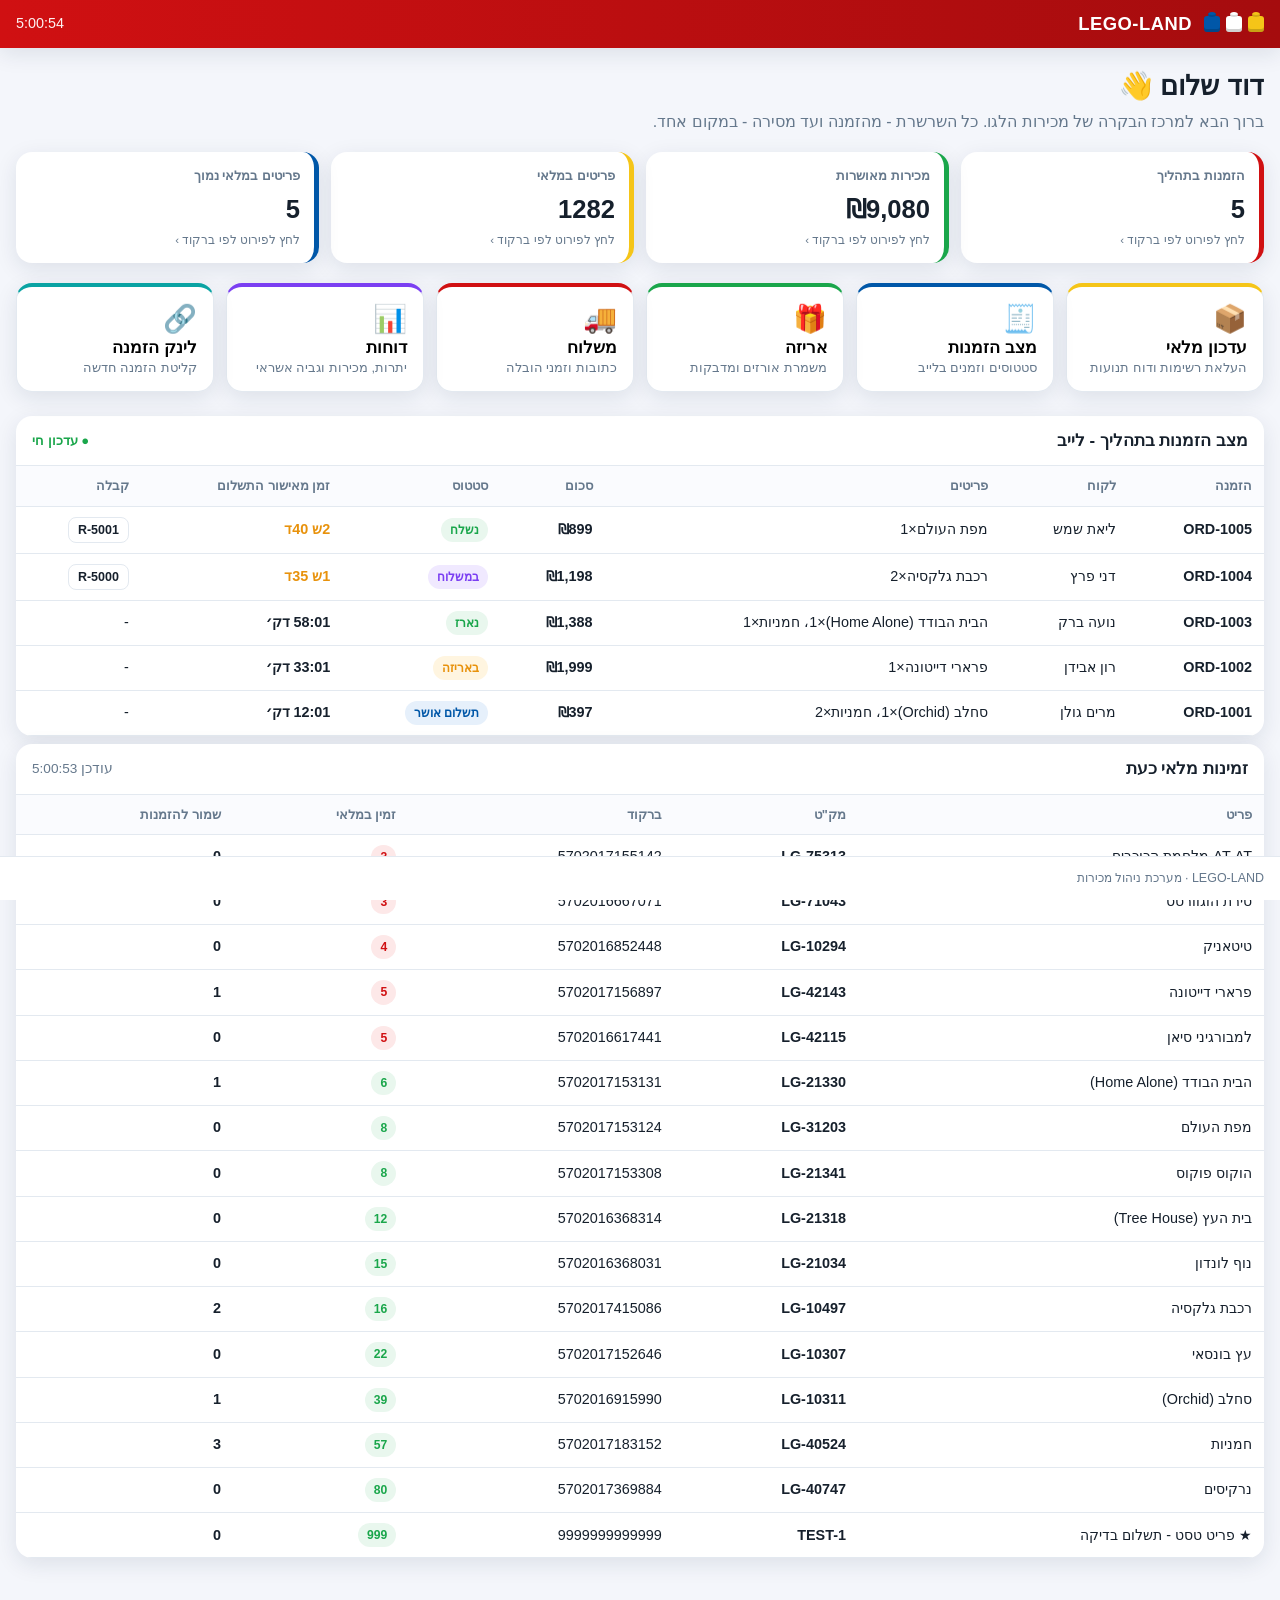
==== commit 1797d91a: "Show order amount in orders; refresh LEGO prices - Add order-total column to the orders view and the" ====
--- a/LEGO-LAND.html
+++ b/LEGO-LAND.html
@@ -229,7 +229,7 @@
       <table class="tbl" id="liveOrdersTbl">
         <thead>
           <tr>
-            <th>הזמנה</th><th>לקוח</th><th>פריטים</th><th>סטטוס</th>
+            <th>הזמנה</th><th>לקוח</th><th>פריטים</th><th>סכום</th><th>סטטוס</th>
             <th>זמן מאישור התשלום</th><th>קבלה</th>
           </tr>
         </thead>
@@ -286,7 +286,7 @@
   const KEY = 'legoland.db.v1';
   // Bump SEED_VERSION whenever the demo dataset changes so returning
   // visitors automatically get the refreshed demo instead of stale data.
-  const SEED_VERSION = 3;
+  const SEED_VERSION = 4;
 
   // ---- status model -------------------------------------------------
   const STATUS = {
@@ -309,21 +309,21 @@
     const ago = (min) => new Date(t - min * 60000).toISOString();
 
     const items = [
-      { sku: 'LG-10311', name: 'סחלב (Orchid)',            barcode: '5702016915990', price: 199, qty: 40 },
-      { sku: 'LG-21318', name: 'בית העץ (Tree House)',      barcode: '5702016368314', price: 899, qty: 12 },
-      { sku: 'LG-42143', name: 'פרארי דייטונה',            barcode: '5702017156897', price: 1499, qty: 6 },
-      { sku: 'LG-31203', name: 'מפת העולם',                barcode: '5702017153124', price: 749, qty: 9 },
-      { sku: 'LG-75313', name: 'AT-AT מלחמת הכוכבים',       barcode: '5702017155142', price: 2799, qty: 4 },
+      { sku: 'LG-10311', name: 'סחלב (Orchid)',            barcode: '5702016915990', price: 219, qty: 40 },
+      { sku: 'LG-21318', name: 'בית העץ (Tree House)',      barcode: '5702016368314', price: 969, qty: 12 },
+      { sku: 'LG-42143', name: 'פרארי דייטונה',            barcode: '5702017156897', price: 1999, qty: 6 },
+      { sku: 'LG-31203', name: 'מפת העולם',                barcode: '5702017153124', price: 899, qty: 9 },
+      { sku: 'LG-75313', name: 'AT-AT מלחמת הכוכבים',       barcode: '5702017155142', price: 3199, qty: 4 },
       { sku: 'LG-10497', name: 'רכבת גלקסיה',              barcode: '5702017415086', price: 599, qty: 18 },
-      { sku: 'LG-21330', name: 'הבית הבודד (Home Alone)',  barcode: '5702017153131', price: 1099, qty: 7 },
+      { sku: 'LG-21330', name: 'הבית הבודד (Home Alone)',  barcode: '5702017153131', price: 1299, qty: 7 },
       { sku: 'LG-40524', name: 'חמניות',                   barcode: '5702017183152', price: 89,  qty: 60 },
-      { sku: 'LG-71043', name: 'טירת הוגוורטס',            barcode: '5702016667071', price: 3499, qty: 3 },
-      { sku: 'LG-10307', name: 'עץ בונסאי',               barcode: '5702017152646', price: 219, qty: 22 },
+      { sku: 'LG-71043', name: 'טירת הוגוורטס',            barcode: '5702016667071', price: 3699, qty: 3 },
+      { sku: 'LG-10307', name: 'עץ בונסאי',               barcode: '5702017152646', price: 249, qty: 22 },
       { sku: 'LG-21034', name: 'נוף לונדון',              barcode: '5702016368031', price: 199, qty: 15 },
-      { sku: 'LG-42115', name: 'למבורגיני סיאן',          barcode: '5702016617441', price: 1399, qty: 5 },
-      { sku: 'LG-10294', name: 'טיטאניק',                 barcode: '5702016852448', price: 2599, qty: 4 },
+      { sku: 'LG-42115', name: 'למבורגיני סיאן',          barcode: '5702016617441', price: 1699, qty: 5 },
+      { sku: 'LG-10294', name: 'טיטאניק',                 barcode: '5702016852448', price: 2799, qty: 4 },
       { sku: 'LG-40747', name: 'נרקיסים',                 barcode: '5702017369884', price: 69,  qty: 80 },
-      { sku: 'LG-21341', name: 'הוקוס פוקוס',             barcode: '5702017153308', price: 899, qty: 8 },
+      { sku: 'LG-21341', name: 'הוקוס פוקוס',             barcode: '5702017153308', price: 999, qty: 8 },
       { sku: 'TEST-1',   name: '★ פריט טסט - תשלום בדיקה', barcode: '9999999999999', price: 1,  qty: 999 },
     ];
 
@@ -966,12 +966,13 @@
         <td class="num">${o.id}</td>
         <td>${o.customer}</td>
         <td>${linesText(o)}</td>
+        <td class="num">${nis(orderTotal(o))}</td>
         <td>${chip(o.status)}</td>
         <td><span class="elapsed ${e.cls}" data-elapsed="${o.paymentApprovedAt || ''}">${e.txt}</span></td>
         <td>${o.receiptNo ? `<button class="btn btn--tiny btn--line" data-receipt="${o.id}">${o.receiptNo}</button>` : '-'}</td>
       </tr>`;
     }).join('');
-    $('#liveOrdersTbl tbody').innerHTML = rows || `<tr><td colspan="6" class="empty">אין הזמנות פעילות כרגע</td></tr>`;
+    $('#liveOrdersTbl tbody').innerHTML = rows || `<tr><td colspan="7" class="empty">אין הזמנות פעילות כרגע</td></tr>`;
   }
 
   function renderLiveStock() {
@@ -1107,6 +1108,7 @@
         <td class="num">${o.id}</td>
         <td>${o.customer}</td>
         <td style="white-space:normal">${skus}</td>
+        <td class="num">${nis(orderTotal(o))}</td>
         <td>${chip(o.status)}</td>
         <td><span class="elapsed ${e.cls}" data-elapsed="${o.paymentApprovedAt || ''}">${o.paymentApprovedAt ? e.txt : 'טרם אושר'}</span></td>
         <td>${o.receiptNo ? `<button class="btn btn--tiny btn--line" data-receipt="${o.id}">${o.receiptNo}</button>` : '-'}</td>
@@ -1117,7 +1119,7 @@
     openModal('מצב הזמנות - לייב', `
       <div class="hint">סטטוס וזמן מאישור התשלום מתעדכנים בזמן אמת. לכל פריט מוצגים מק"ט, כמות בהזמנה וכמות זמינה במלאי.</div>
       <div class="table-wrap"><table class="tbl"><thead><tr>
-        <th>הזמנה</th><th>לקוח</th><th>פריטים (מק"ט · כמות · זמין)</th><th>סטטוס</th>
+        <th>הזמנה</th><th>לקוח</th><th>פריטים (מק"ט · כמות · זמין)</th><th>סכום הזמנה</th><th>סטטוס</th>
         <th>זמן מאישור</th><th>קבלה</th><th>פעולה</th></tr></thead>
         <tbody>${rows}</tbody></table></div>
     `);
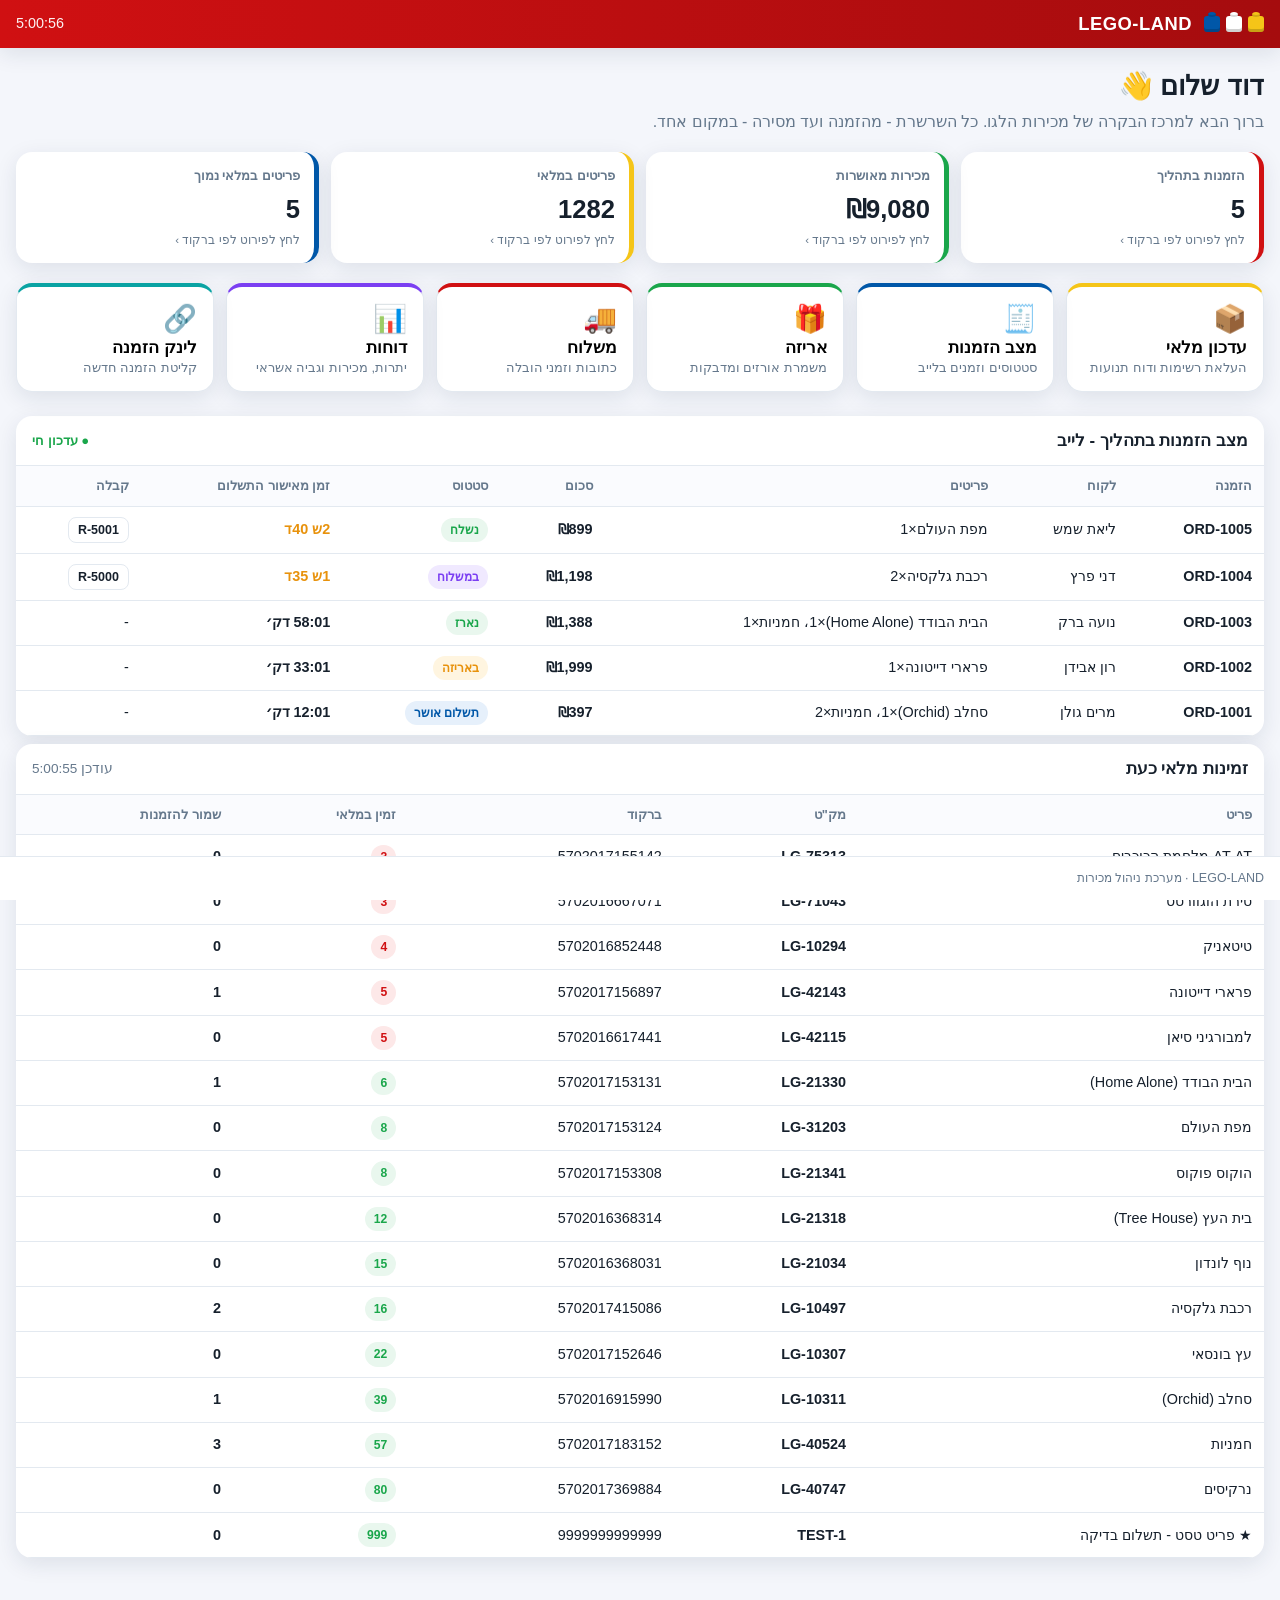
==== commit d706d4e8: "Sync main: checkout redirects to payment page https://claude.ai/code/session_01ASiPnFW5V37WC3NwXNi74" ====
--- a/LEGO-LAND.html
+++ b/LEGO-LAND.html
@@ -1490,7 +1490,9 @@
       const total = recompute();
       const o = DB.createOrder({ customer: name, cardHolder: holder, lines });
       toast('הזמנה ' + o.id + ' נקלטה · מעבר לתשלום ' + nis(total));
-      window.open(buildPaymentUrl(total, holder, o.id), '_blank');
+      const url = buildPaymentUrl(total, holder, o.id);
+      const w = window.open(url, '_blank');
+      if (!w) window.location.href = url;   // fallback if popup blocked
       closeModal();
     });
   }
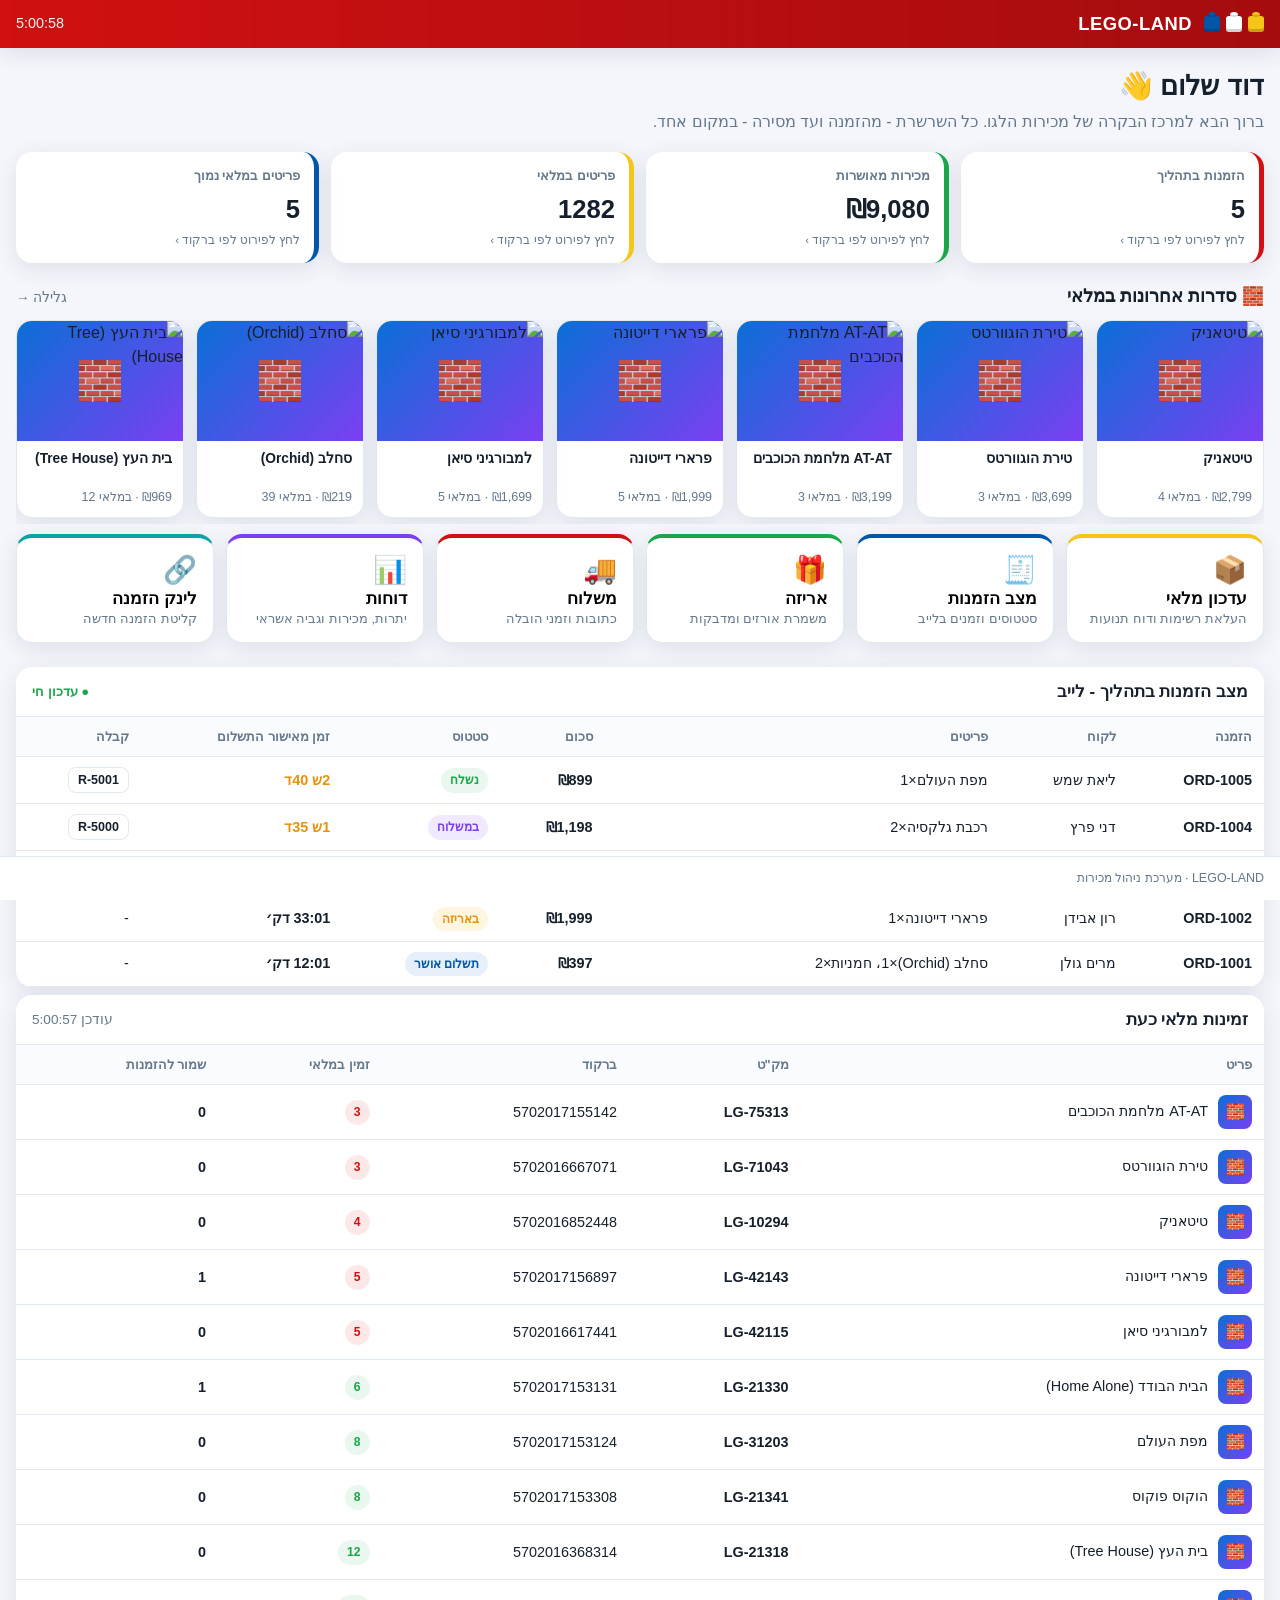
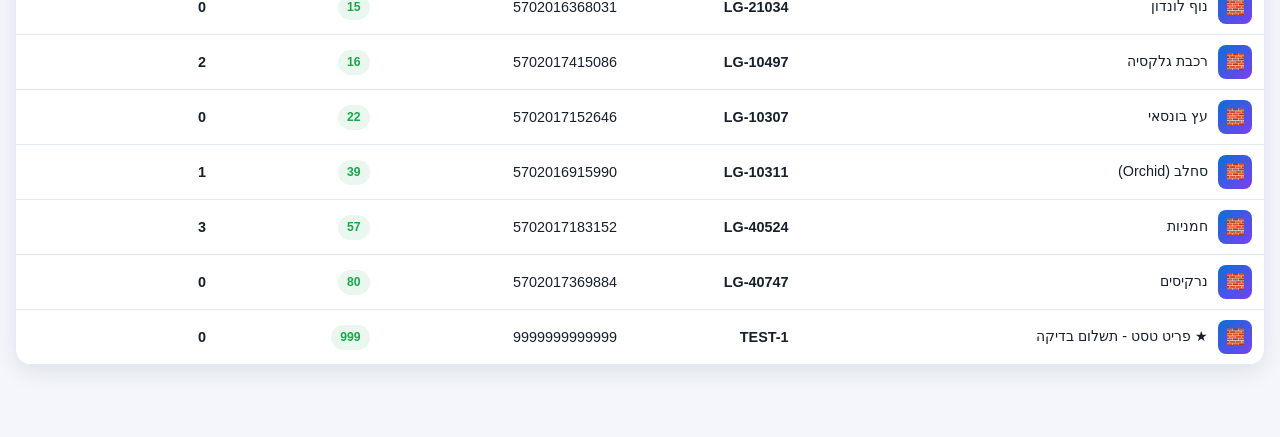
==== commit 68c31080: "Sync main: LEGO photos on dashboard and shop https://claude.ai/code/session_01ASiPnFW5V37WC3NwXNi74M" ====
--- a/LEGO-LAND.html
+++ b/LEGO-LAND.html
@@ -69,6 +69,28 @@
 .kpi .v{font-size:1.6rem;font-weight:800;margin-top:4px}
 .kpi--a{border-color:var(--red)}.kpi--b{border-color:var(--green)}.kpi--c{border-color:var(--yellow)}.kpi--d{border-color:var(--blue)}
 
+/* recent series showcase */
+.showcase{margin:6px 16px 4px}
+.showcase__head{display:flex;align-items:baseline;justify-content:space-between;margin-bottom:10px}
+.showcase__head h3{font-size:1.1rem}
+.showcase__row{display:flex;gap:12px;overflow-x:auto;padding-bottom:6px;scroll-snap-type:x mandatory}
+.showcase__row::-webkit-scrollbar{height:7px}
+.showcase__row::-webkit-scrollbar-thumb{background:#cfdaea;border-radius:9px}
+.scard{flex:0 0 168px;background:var(--card);border-radius:16px;box-shadow:var(--shadow);overflow:hidden;scroll-snap-align:start;border:1px solid var(--line)}
+.scard__img{height:120px;position:relative;display:grid;place-items:center;background:linear-gradient(135deg,#0a6fd6,#7b3ff2);overflow:hidden}
+.scard__img img{position:absolute;inset:0;width:100%;height:100%;object-fit:cover}
+.scard__img .scard__ph{font-size:2.4rem;color:#fff;opacity:0}
+.scard__img.noimg .scard__ph{opacity:.85}
+.scard__b{padding:9px 11px}
+.scard__b b{display:block;font-size:.86rem;line-height:1.25;height:2.5em;overflow:hidden}
+.scard__b span{font-size:.78rem;color:var(--muted)}
+
+/* stock thumbnail */
+.thumb{display:inline-grid;place-items:center;width:34px;height:34px;border-radius:8px;overflow:hidden;vertical-align:middle;
+  background:linear-gradient(135deg,#0a6fd6,#7b3ff2);position:relative;margin-inline-end:6px}
+.thumb img{position:absolute;inset:0;width:100%;height:100%;object-fit:cover}
+.thumb i{font-style:normal;color:#fff;font-size:.95rem}
+
 /* tiles nav */
 .tiles{display:grid;grid-template-columns:repeat(auto-fit,minmax(160px,1fr));gap:12px;padding:6px 16px 16px}
 .tile{display:flex;flex-direction:column;gap:2px;align-items:flex-start;text-align:start;
@@ -208,6 +230,9 @@
 
   <!-- KPI strip -->
   <section class="kpis" id="kpis"></section>
+
+  <!-- Recent LEGO series showcase -->
+  <section class="showcase" id="showcase"></section>
 
   <!-- Main navigation buttons -->
   <nav class="tiles" id="mainNav" aria-label="ניווט ראשי">
@@ -877,6 +902,8 @@
     return { txt, cls };
   }
   const chip = (st) => `<span class="chip chip--${S[st].chip}">${S[st].label}</span>`;
+  // real LEGO set photo (Brickset) from the SKU; falls back to art on error
+  const imgFor = (sku) => /^LG-\d+$/.test(sku) ? 'https://images.brickset.com/sets/images/' + sku.slice(3) + '-1.jpg' : '';
   const itemName = (sku) => (DB.items().find(i => i.sku === sku) || {}).name || sku;
   const linesText = (o) => o.lines.map(l => `${itemName(l.sku)}×${l.qty}`).join('، ');
   const orderTotal = (o) => o.lines.reduce((s, l) => s + (l.price != null ? l.price : (DB.items().find(i => i.sku === l.sku) || {}).price || 0) * l.qty, 0);
@@ -980,7 +1007,7 @@
     const rows = DB.items().sort((a, b) => a.qty - b.qty).map((it) => {
       const lowCls = it.qty <= low ? 'chip chip--low' : 'chip chip--ok';
       return `<tr>
-        <td>${it.name}</td>
+        <td><span class="thumb"><img src="${imgFor(it.sku)}" loading="lazy" referrerpolicy="no-referrer" onerror="this.remove()"><i>🧱</i></span> ${it.name}</td>
         <td class="num">${it.sku}</td>
         <td>${it.barcode || '-'}</td>
         <td><span class="${lowCls}">${it.qty}</span></td>
@@ -991,9 +1018,27 @@
     $('#stockUpdated').textContent = 'עודכן ' + new Date().toLocaleTimeString('he-IL');
   }
 
+  // showcase of recent LEGO series (photos) on the home dashboard
+  function renderShowcase() {
+    const el = $('#showcase'); if (!el) return;
+    const picks = ['LG-10294', 'LG-71043', 'LG-75313', 'LG-42143', 'LG-42115', 'LG-10311', 'LG-21318', 'LG-10497']
+      .map(s => DB.items().find(i => i.sku === s)).filter(Boolean);
+    el.innerHTML = `
+      <div class="showcase__head"><h3>🧱 סדרות אחרונות במלאי</h3><span class="muted">גלילה →</span></div>
+      <div class="showcase__row">
+        ${picks.map(it => `<div class="scard">
+          <div class="scard__img">
+            <img src="${imgFor(it.sku)}" alt="${it.name}" loading="lazy" referrerpolicy="no-referrer" onerror="this.parentNode.classList.add('noimg')">
+            <span class="scard__ph">🧱</span>
+          </div>
+          <div class="scard__b"><b>${it.name}</b><span>${nis(it.price)} · במלאי ${it.qty}</span></div>
+        </div>`).join('')}
+      </div>`;
+  }
+
   function renderHome() {
     $('#greetUser').textContent = DB.user().name;
-    renderKPIs(); renderLiveOrders(); renderLiveStock();
+    renderKPIs(); renderShowcase(); renderLiveOrders(); renderLiveStock();
   }
 
   // tick: update only elapsed counters + clock every second (cheap)
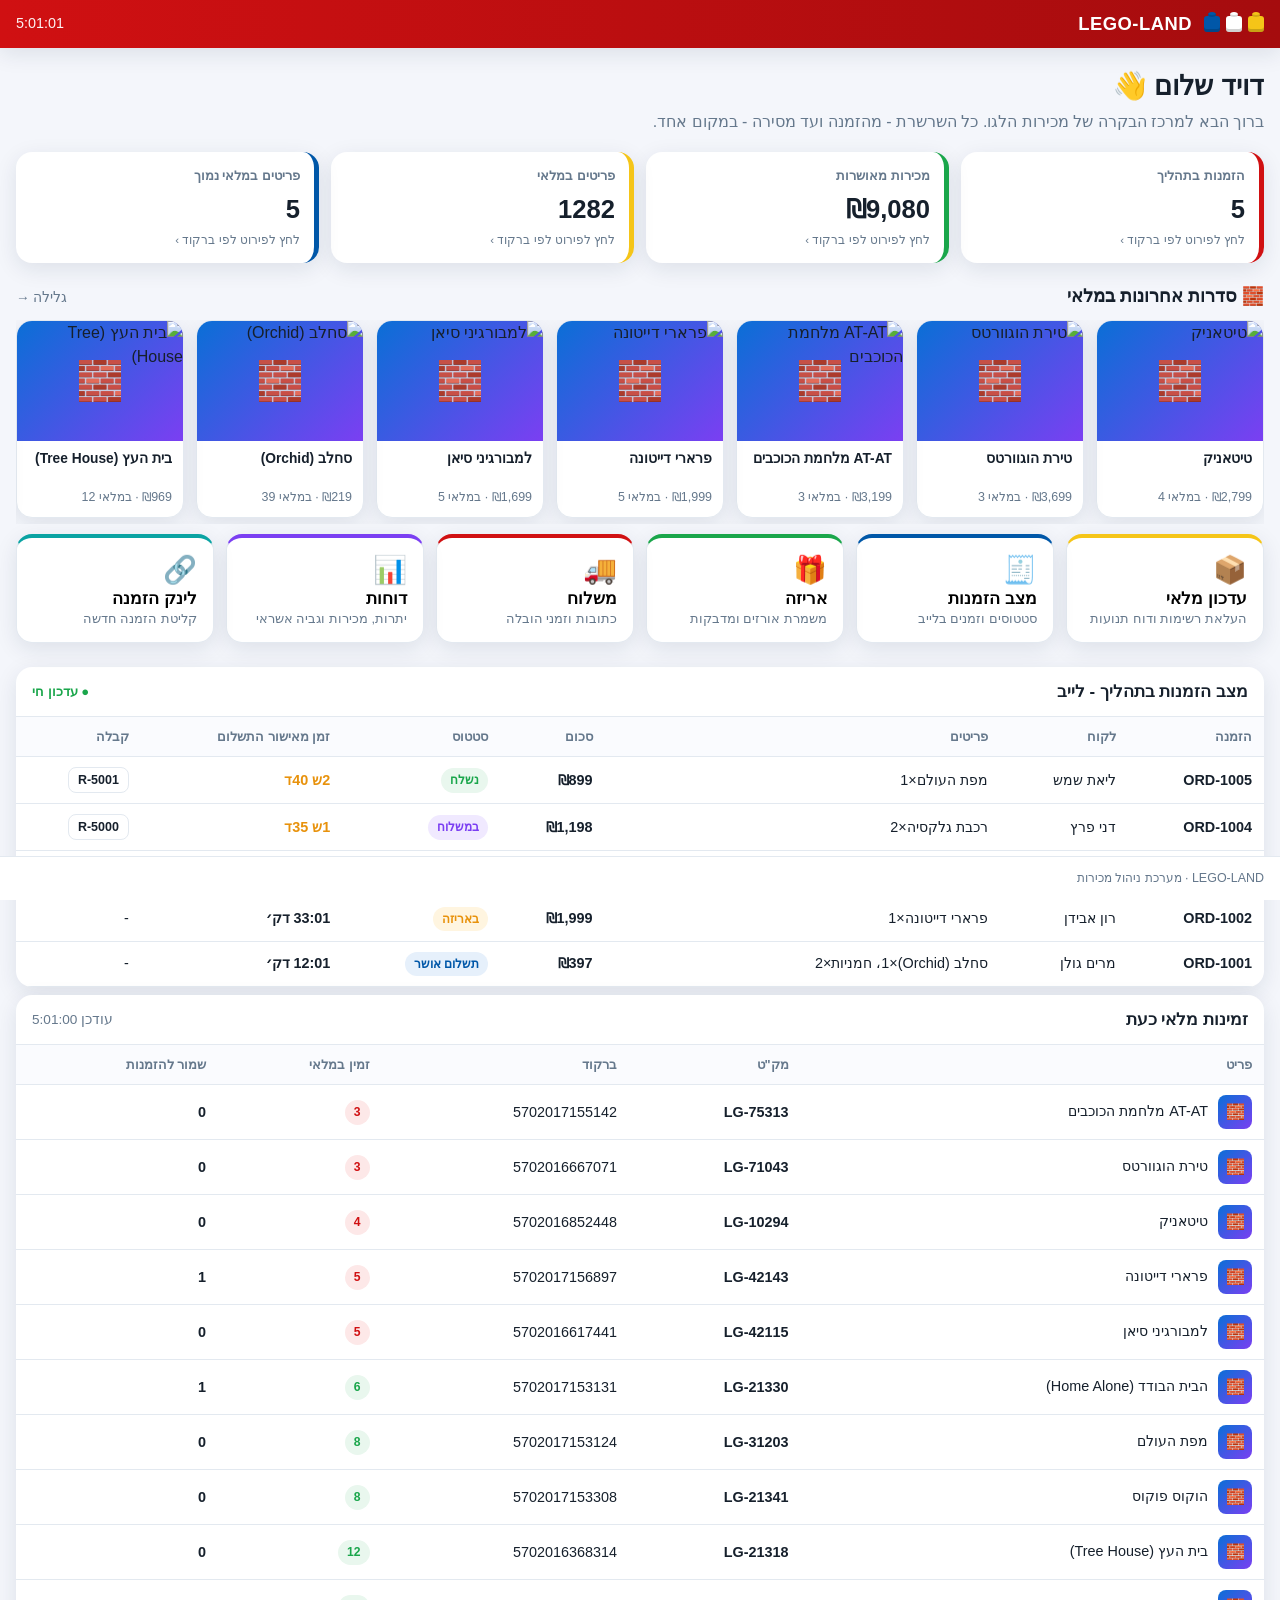
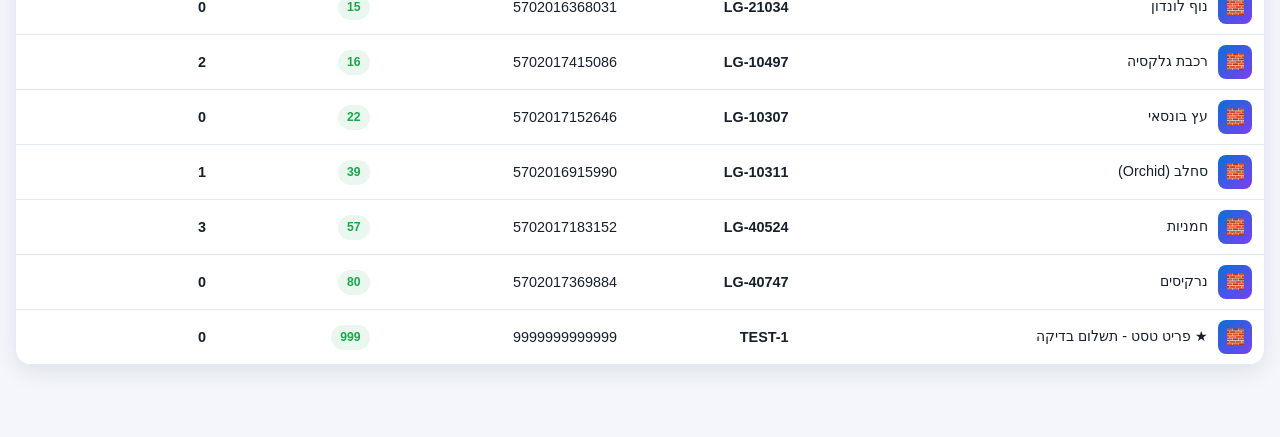
==== commit f9bbc12b: "Rename greeting user to דויד Update the seed user name and greeting to דויד and bump SEED_VERSION so" ====
--- a/LEGO-LAND.html
+++ b/LEGO-LAND.html
@@ -224,7 +224,7 @@
 
   <!-- Greeting -->
   <section class="greeting" id="greeting">
-    <h2 class="greeting__title"><span id="greetUser">דוד</span> שלום 👋</h2>
+    <h2 class="greeting__title"><span id="greetUser">דויד</span> שלום 👋</h2>
     <p class="greeting__sub">ברוך הבא למרכז הבקרה של מכירות הלגו. כל השרשרת - מהזמנה ועד מסירה - במקום אחד.</p>
   </section>
 
@@ -311,7 +311,7 @@
   const KEY = 'legoland.db.v1';
   // Bump SEED_VERSION whenever the demo dataset changes so returning
   // visitors automatically get the refreshed demo instead of stale data.
-  const SEED_VERSION = 4;
+  const SEED_VERSION = 5;
 
   // ---- status model -------------------------------------------------
   const STATUS = {
@@ -353,7 +353,7 @@
     ];
 
     const db = {
-      user: { name: 'דוד' },
+      user: { name: 'דויד' },
       items,
       movements: [],
       orders: [],
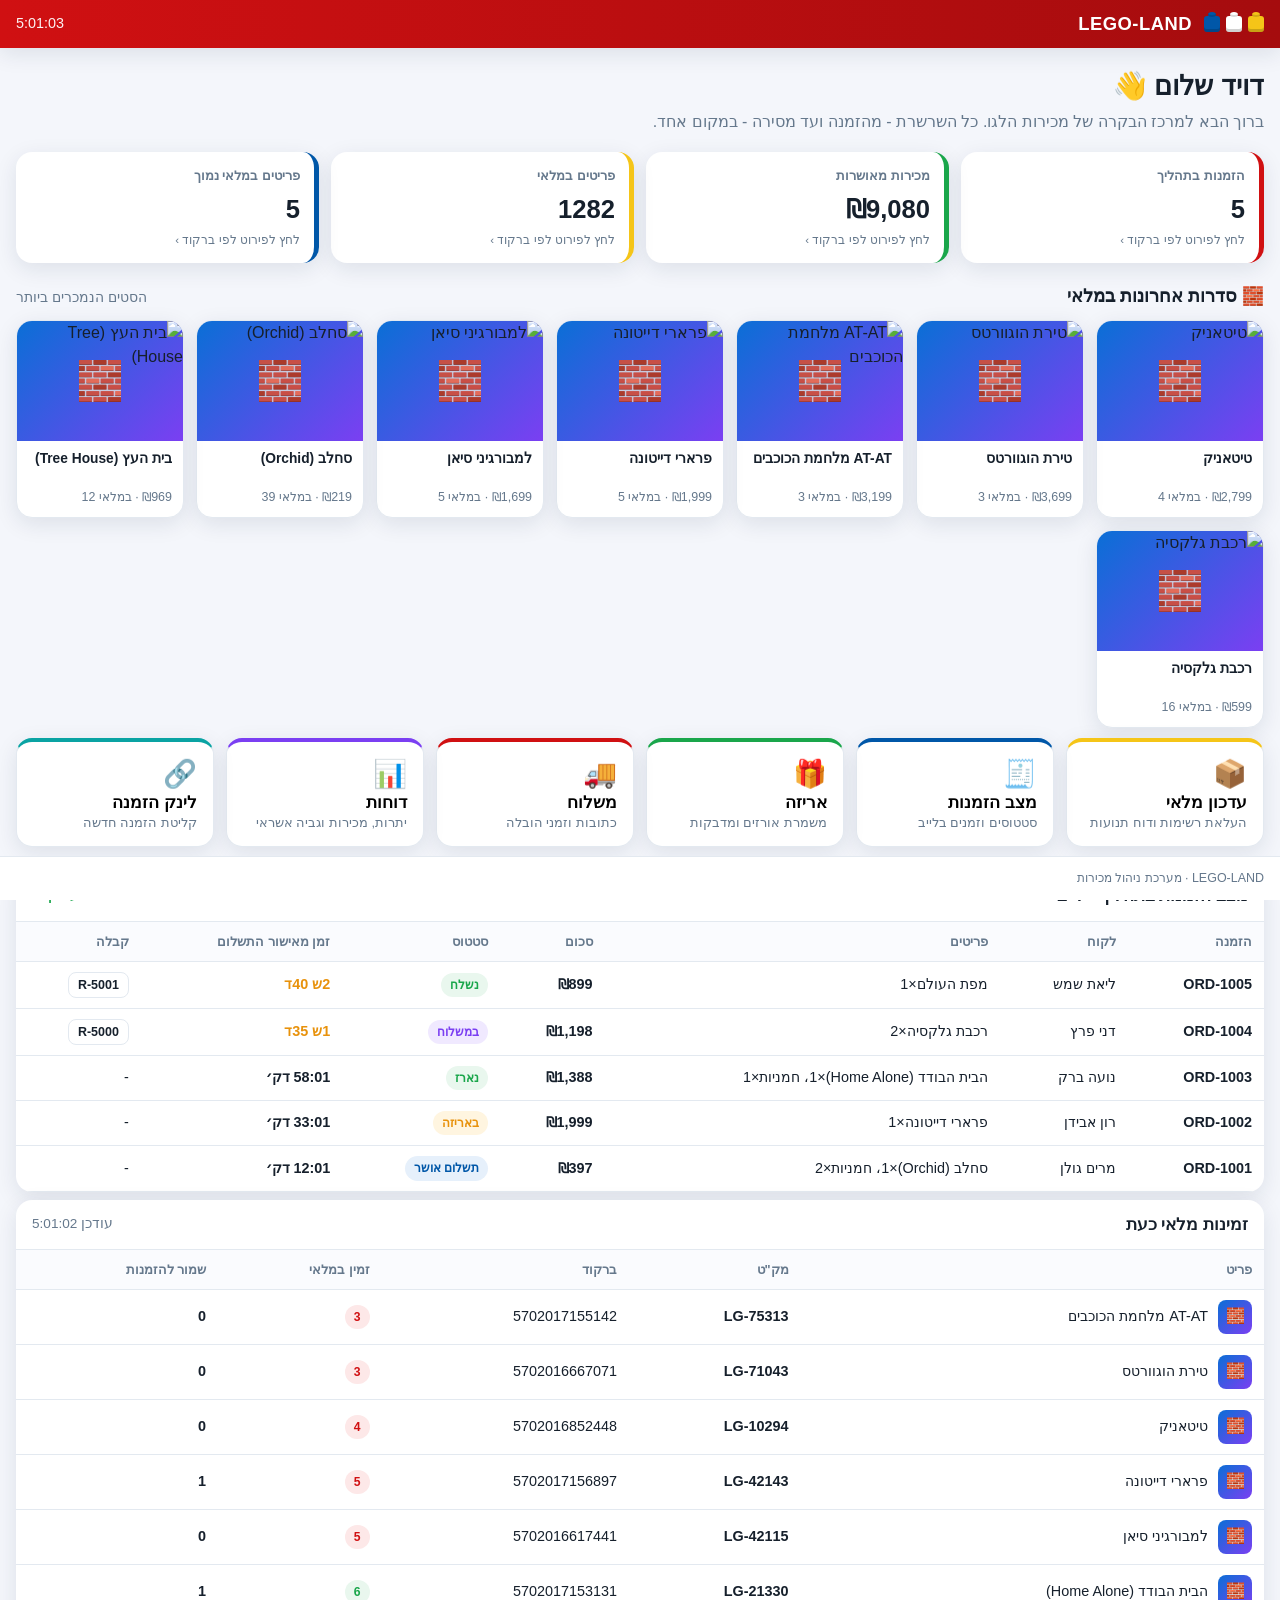
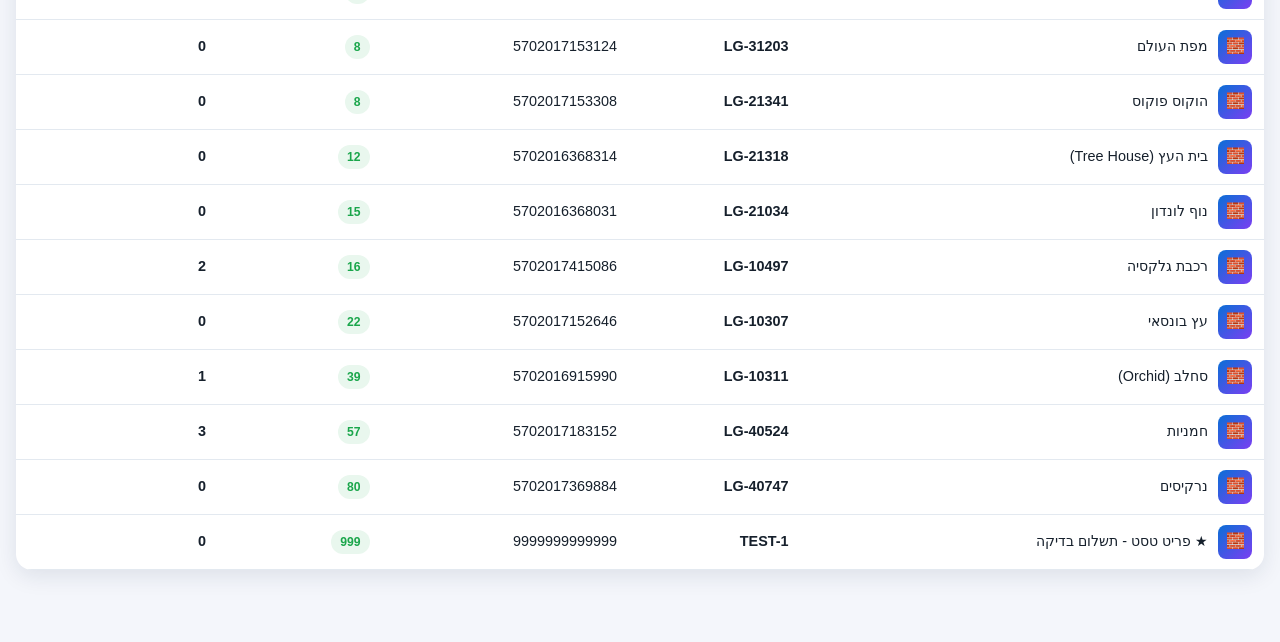
==== commit 85b11ea9: "Sync main: full-row showcase + brand courier colors https://claude.ai/code/session_01ASiPnFW5V37WC3N" ====
--- a/LEGO-LAND.html
+++ b/LEGO-LAND.html
@@ -73,10 +73,8 @@
 .showcase{margin:6px 16px 4px}
 .showcase__head{display:flex;align-items:baseline;justify-content:space-between;margin-bottom:10px}
 .showcase__head h3{font-size:1.1rem}
-.showcase__row{display:flex;gap:12px;overflow-x:auto;padding-bottom:6px;scroll-snap-type:x mandatory}
-.showcase__row::-webkit-scrollbar{height:7px}
-.showcase__row::-webkit-scrollbar-thumb{background:#cfdaea;border-radius:9px}
-.scard{flex:0 0 168px;background:var(--card);border-radius:16px;box-shadow:var(--shadow);overflow:hidden;scroll-snap-align:start;border:1px solid var(--line)}
+.showcase__row{display:grid;grid-template-columns:repeat(auto-fit,minmax(150px,1fr));gap:12px}
+.scard{background:var(--card);border-radius:16px;box-shadow:var(--shadow);overflow:hidden;border:1px solid var(--line)}
 .scard__img{height:120px;position:relative;display:grid;place-items:center;background:linear-gradient(135deg,#0a6fd6,#7b3ff2);overflow:hidden}
 .scard__img img{position:absolute;inset:0;width:100%;height:100%;object-fit:cover}
 .scard__img .scard__ph{font-size:2.4rem;color:#fff;opacity:0}
@@ -190,6 +188,8 @@
 .foot{position:fixed;bottom:0;inset-inline:0;display:flex;align-items:center;justify-content:space-between;
   gap:10px;padding:8px 16px;background:#fff;border-top:1px solid var(--line);font-size:.78rem;color:var(--muted);z-index:20}
 .empty{padding:26px;text-align:center;color:var(--muted)}
+.courier-btn{font-weight:800;margin:2px 0;transition:transform .1s}
+.courier-btn:hover{transform:translateY(-1px)}
 
 </style>
 </head>
@@ -869,9 +869,9 @@
 
   // Optional delivery-courier companies (order a courier per shipment)
   const COURIERS = [
-    { id: 'gett',  name: 'Gett',       url: 'https://www.gett.com/il/business/delivery/' },
-    { id: 'yango', name: 'Yango',      url: 'https://yango.com/he_il/business/delivery/' },
-    { id: 'wolt',  name: 'Wolt Drive', url: 'https://explore.wolt.com/he/isr/wolt-drive' },
+    { id: 'gett',  name: 'Gett',       url: 'https://www.gett.com/il/business/delivery/',  color: '#111827', fg: '#fff' },
+    { id: 'yango', name: 'Yango',      url: 'https://yango.com/he_il/business/delivery/',   color: '#ff3333', fg: '#fff' },
+    { id: 'wolt',  name: 'Wolt Drive', url: 'https://explore.wolt.com/he/isr/wolt-drive',   color: '#00c2e8', fg: '#06323a' },
   ];
 
   // Real payment (Sumit) checkout page — dynamic-amount payment page
@@ -1024,7 +1024,7 @@
     const picks = ['LG-10294', 'LG-71043', 'LG-75313', 'LG-42143', 'LG-42115', 'LG-10311', 'LG-21318', 'LG-10497']
       .map(s => DB.items().find(i => i.sku === s)).filter(Boolean);
     el.innerHTML = `
-      <div class="showcase__head"><h3>🧱 סדרות אחרונות במלאי</h3><span class="muted">גלילה →</span></div>
+      <div class="showcase__head"><h3>🧱 סדרות אחרונות במלאי</h3><span class="muted">הסטים הנמכרים ביותר</span></div>
       <div class="showcase__row">
         ${picks.map(it => `<div class="scard">
           <div class="scard__img">
@@ -1301,8 +1301,11 @@
       if (o.status === 'packed') act = `<button class="btn btn--tiny btn--ok" data-ship="${o.id}">שלח והפק קבלה</button>`;
       else if (o.status === 'shipping') act = `<button class="btn btn--tiny" data-next="${o.id}">→ נשלח</button>`;
       else act = `<button class="btn btn--tiny btn--line" data-next="${o.id}">→ נמסר</button>`;
-      const courierBtns = COURIERS.map(c =>
-        `<button class="btn btn--tiny ${o.courier === c.name ? 'btn--ok' : 'btn--line'}" data-courier="${o.id}" data-co="${c.id}">${c.name}</button>`).join(' ');
+      const courierBtns = COURIERS.map(c => {
+        const sel = o.courier === c.name;
+        return `<button class="btn btn--tiny courier-btn" data-courier="${o.id}" data-co="${c.id}"
+          style="background:${c.color};color:${c.fg};border:2px solid ${sel ? '#16202c' : 'transparent'};box-shadow:${sel ? '0 0 0 2px #16202c33' : 'none'}">${sel ? '✓ ' : ''}${c.name}</button>`;
+      }).join(' ');
       return `<tr>
         <td class="num">${o.id}</td><td>${o.customer}</td>
         <td style="white-space:normal">${o.address}<br><span class="muted">${o.phone || ''}</span></td>
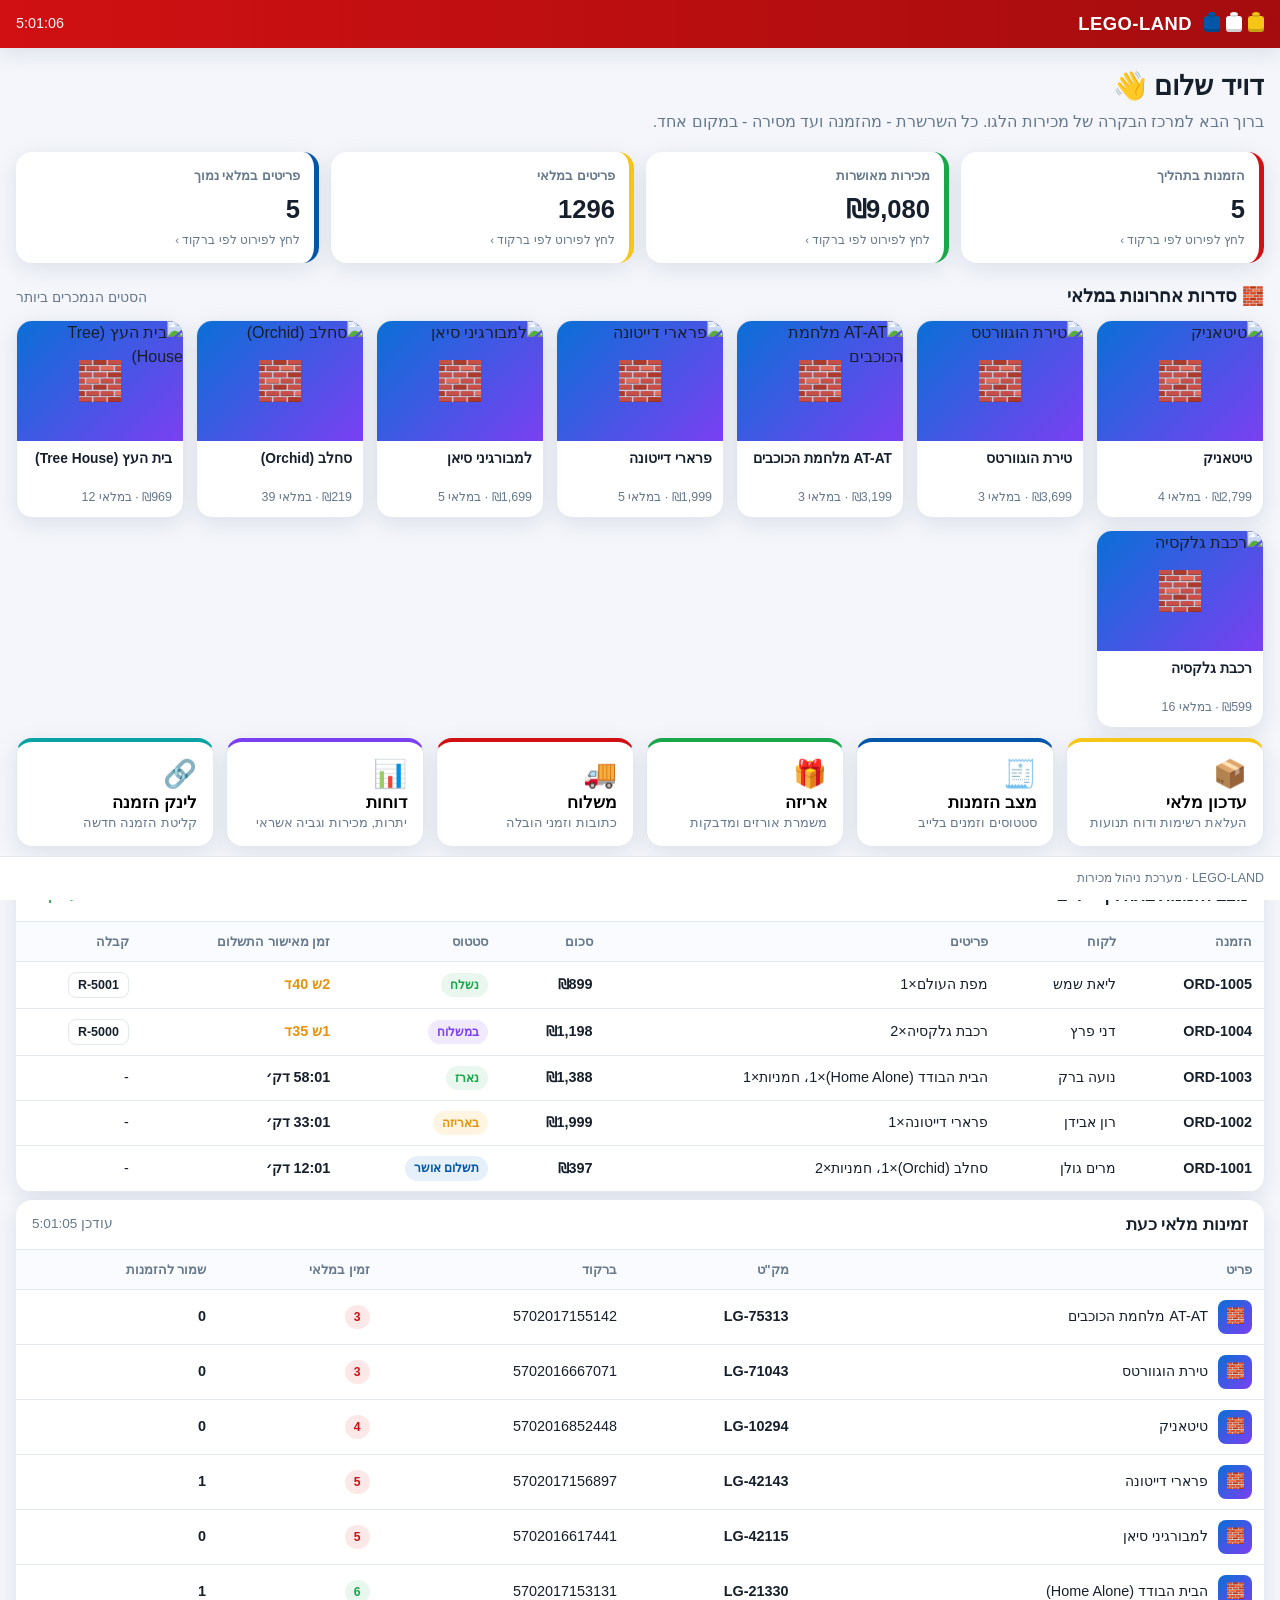
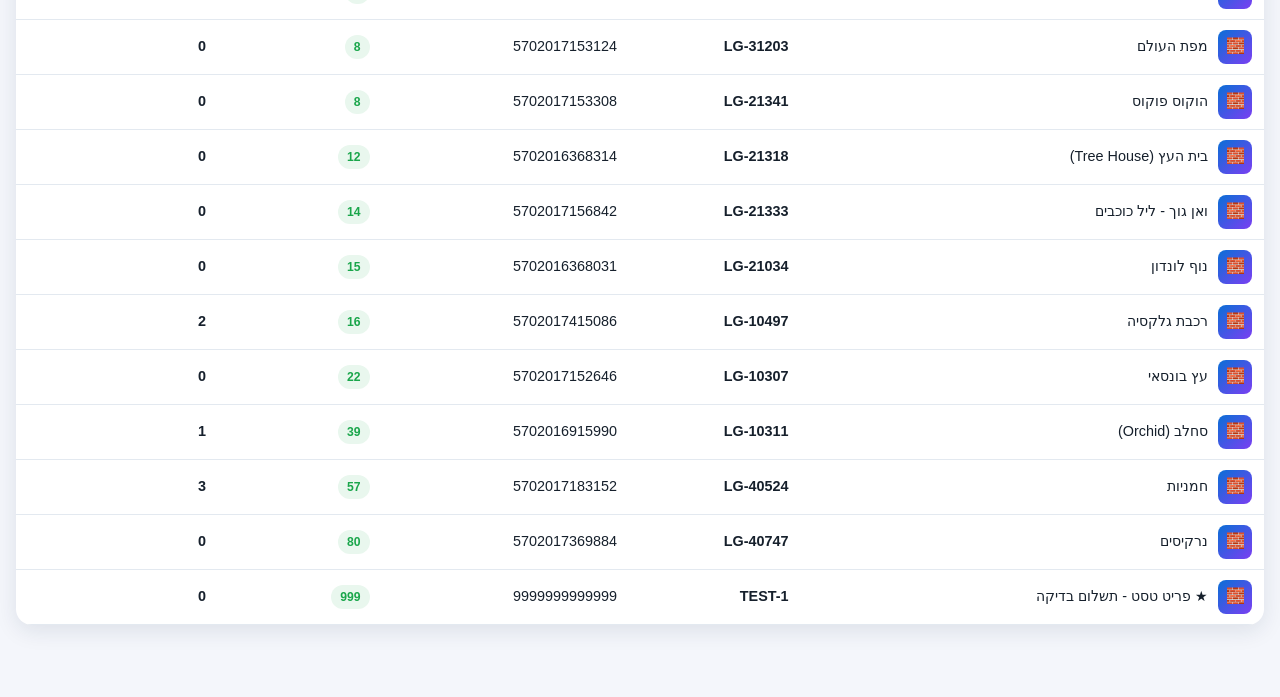
==== commit 6d1a61cc: "Add 16th set (Van Gogh) to complete the catalog grid row https://claude.ai/code/session_01ASiPnFW5V3" ====
--- a/LEGO-LAND.html
+++ b/LEGO-LAND.html
@@ -8,7 +8,7 @@
   <title>LEGO-LAND · ניהול מכירות</title>
 
   <!-- PWA -->
-  <link rel="manifest" href="data:application/manifest+json,%7B%22name%22%3A%20%22LEGO-LAND%20%C2%B7%20%D7%A0%D7%99%D7%94%D7%95%D7%9C%20%D7%9E%D7%9B%D7%99%D7%A8%D7%95%D7%AA%22%2C%20%22short_name%22%3A%20%22LEGO-LAND%22%2C%20%22lang%22%3A%20%22he%22%2C%20%22dir%22%3A%20%22rtl%22%2C%20%22start_url%22%3A%20%22.%22%2C%20%22scope%22%3A%20%22.%22%2C%20%22display%22%3A%20%22standalone%22%2C%20%22orientation%22%3A%20%22portrait%22%2C%20%22background_color%22%3A%20%22%23f4f6fb%22%2C%20%22theme_color%22%3A%20%22%23d01012%22%2C%20%22icons%22%3A%20%5B%7B%22src%22%3A%20%22data%3Aimage/png%3Bbase64%2CiVBORw0KGgoAAAANSUhEUgAAAMAAAADACAYAAABS3GwHAAADKklEQVR42u3bMU4kMRRF0V4CImIl7D8hZw%2BsgbhBiKDV6uqyq%2Bwq%2B/%2BDdCeACSz7HcRoxOXz5fUqZe3y98eBHy5dTwd58BYPAeBhNSKGrgA8oEbH0AWAx9IsEJoC8DiaDUIzAB5EMyLYDcAjaGYIuwC4eM2OYDMAF64ICDYBcNGKgqAagAtWJARVAFysoiEoBuBCFRFBEQAXqagIVgG4QEVGAIAAWPoLLk7RESwCcGHKgAAAAXD/BRelLAgAEAC3n3RByoQAAAEAgAAwfiVEAIAAAEDpAUhpIbgEASABIAEgASABIAEgASABIAEgASABIAEgASABIAEgASABIAEgASABIAEgASABIAEgASABIAEgASABIAEgASABIAEgARCz74839wBAv3FtzTn6nQOAQUff8vGdA4AQ4699%2BN5nGOUcACQafunDOwcAocf/7NGdA4A0AO4f/awzjHIOAJKNH4A4CAAAAICR/2PozEdVH6QAFAIwnngIACgEYDQxEQAw8M/1yvfvBQAEAAACAAABAIAAAEAAjAjg%[base64]%2BgBUAIAg3o88AEgASABIAEgASABIAEgASABIAEgASABIAEgASABIAEgASABIAEgASABIAEgASABIAEhLAC6/Hy5DqYb/v3kABAAASg8AAmUaPwACAAABcPMJCJRl/AAIgEcAIFCG8QMgAJYAQKDo418FAIEijx8AAbAGAAJFHX8xAAgUcfxVACBQtPFXA4BAkca/CQAEijL%2BzQAgUITx7wIAgWYf/24AEGjm8TcBAIJmHH5zABBotvE3BwCCZhl%2BVwAgaPThHwIABo04%2BlMAwKBRRv8QgJS1H72FmAB3pcUZAAAAAElFTkSuQmCC%22%2C%20%22sizes%22%3A%20%22192x192%22%2C%20%22type%22%3A%20%22image/png%22%2C%20%22purpose%22%3A%20%22any%22%7D%2C%20%7B%22src%22%3A%20%22data%3Aimage/png%3Bbase64%2CiVBORw0KGgoAAAANSUhEUgAAAgAAAAIACAYAAAD0eNT6AAAMBklEQVR42u3du40UaxhF0Q4BYU0k5O/gkwMxjD0ghIMEYh5V/2uvktYN4OtWnS1daB7fPn1%2BAQBaHr/%2B47nk8YUCuHm0PJftlQAw9ADCQAB4DD6AIBAABh8AQSAAjD4AYkAAGH0AxIAAMPwACAEBYPQBEAMCwPADIAQEgOEHQAgIAMMPgBAQAIYfACEgAAw/AEJAABh/[base64]%2BEADYJwIuCQAfBADsFQECAAAEgPEHgEIECAAAEADGHwAKEfDuAHBwANg3AgQAAAgA4w8AhQgQAAAgAIw/ABQiQAAAgAAw/gBQiAABAAACwPgDQCECBAAACADjDwCFCBAAACAABAAACADjDwBHRoAAAAABYPwBoBABAgAABIAAAIB0ADgYAJwbAQIAAASAAACAbAA4FACcHQECAAAEgAAAAAEAADQCwIEA4PwIEAAAIAAEAAAIAADg/[base64]/PrmDO7szCABOeAHezZ3d2Z1BAHD4y9FL1J3dGQQAXpCJF6g7u7MgQADgJRl5ebqzO4sBBABelKEXpzu7sxBAAOBFGXpxurM7CwEEAF6UoRenO7uzEEAAYPhDL053dmchgADA%2BMdemu7rziIAAYDhD7043dOdhQACAOMfe2m6ozuLAAQAxj/20nQ/dxYBCACMf%2Byl6W7uLAIQABj/2EvTvdxZBCAAEACGCXcWAAgAjP/pL013cmcRgABAABgm3FkAIAAw/qe/[base64]/H4AAEAAAAgABIAAABAACQAAACAAEgAAAEAAIAAEAIAAQAAIAQAAIAAQAgAAQAAgAAAEgABAAAAJAACAAAASAAGB%2BALx8/[base64]//cXAAJAAPhDgUDwD/0JAAEgAAQAIAAQAO0AEAFA5a/8CQABIAD8PgAQ/Pv%2BAkAACAA/EgQEf%2BxHAAgAAeDXAoHgr/wJAAEgAPxkMBD8iV8BIAAEgH8/AAj%2Brr8AEAD%[base64]/HMQAgMPy/N18AAIAAAAAEAAAgAAAAAQAA7B4AIgAAzh9/AQAAAkAAAIAAAAA6ASACAODs8RcAACAABAAACAAAoBUAIgAAzh1/AQAAAkAAAEA%2BAEQAAJw5/gIAAASAAAAAASACAODI8RcAACAA/v04IACcM/4CAAAEgAAAAAEgAgDgyPEXAAAgAP7/OCgA7D/%2BAgAABMDrHocFgL3HXwAAgAB4/ePAALDv%2BAsAABAAb3scGgD2HH8BAAAC4O2PgwPAfuP/4QAQAQCw3/gLAAAQAO9/fAAAsM/4CwAAEAAfe3wQALDH%2BF8aACIAAPYY/8sDQAQAwPrjLwAAQABc9/iAAGDd8b8tAEQAAKw7/rcGgAgAgDXHXwAAgAC45/HBAcBa4z8kAEQAAKw1/sMCQAQAwDrjPzQARAAArDH%2BwwNABADA/PGfEgAiAADmjv%2B0ABABADBv/KcGgAgAgDnjPz0ARAAAxn/e/k4NABEAgPGPBoAIAMD4RwNABABg/KMBIAIAMP7RABACABj%2BcACIAACMfzQARAAAxj8aAEIAAMMfDgARAIDxjwaACADA%2BEcDQAgAYPjDASAEADD84QAQAQAY/2gACAEADH84AIQAAIY/HABCAADDHw4AIQCA4Q8HgBAAwPCHA0AMAFAefQEgBACIDr8AEAMARj%2B%2BeQJADAAYfQHgEQQABl8AeAQBgMEXAB5hAGDoDwoAAKDlBwlb0DQUFs12AAAAAElFTkSuQmCC%22%2C%20%22sizes%22%3A%20%22512x512%22%2C%20%22type%22%3A%20%22image/png%22%2C%20%22purpose%22%3A%20%22any%20maskable%22%7D%5D%7D" />
+  <link rel="manifest" href="data:application/manifest+json,%7B%22name%22%3A%20%22LEGO-LAND%20%C2%B7%20%D7%A0%D7%99%D7%94%D7%95%D7%9C%20%D7%9E%D7%9B%D7%99%D7%A8%D7%95%D7%AA%22%2C%20%22short_name%22%3A%20%22LEGO-LAND%22%2C%20%22lang%22%3A%20%22he%22%2C%20%22dir%22%3A%20%22rtl%22%2C%20%22start_url%22%3A%20%22.%22%2C%20%22scope%22%3A%20%22.%22%2C%20%22display%22%3A%20%22standalone%22%2C%20%22background_color%22%3A%20%22%23f4f6fb%22%2C%20%22theme_color%22%3A%20%22%23d01012%22%2C%20%22icons%22%3A%20%5B%7B%22src%22%3A%20%22data%3Aimage/png%3Bbase64%2CiVBORw0KGgoAAAANSUhEUgAAAMAAAADACAYAAABS3GwHAAADKklEQVR42u3bMU4kMRRF0V4CImIl7D8hZw%2BsgbhBiKDV6uqyq%2Bwq%2B/%2BDdCeACSz7HcRoxOXz5fUqZe3y98eBHy5dTwd58BYPAeBhNSKGrgA8oEbH0AWAx9IsEJoC8DiaDUIzAB5EMyLYDcAjaGYIuwC4eM2OYDMAF64ICDYBcNGKgqAagAtWJARVAFysoiEoBuBCFRFBEQAXqagIVgG4QEVGAIAAWPoLLk7RESwCcGHKgAAAAXD/BRelLAgAEAC3n3RByoQAAAEAgAAwfiVEAIAAAEDpAUhpIbgEASABIAEgASABIAEgASABIAEgASABIAEgASABIAEgASABIAEgASABIAEgASABIAEgASABIAEgASABIAEgASABIAEgARCz74839wBAv3FtzTn6nQOAQUff8vGdA4AQ4699%2BN5nGOUcACQafunDOwcAocf/7NGdA4A0AO4f/awzjHIOAJKNH4A4CAAAAICR/2PozEdVH6QAFAIwnngIACgEYDQxEQAw8M/1yvfvBQAEAAACAAABAIAAAEAAjAjg%[base64]%2BgBUAIAg3o88AEgASABIAEgASABIAEgASABIAEgASABIAEgASABIAEgASABIAEgASABIAEgASABIAEhLAC6/Hy5DqYb/v3kABAAASg8AAmUaPwACAAABcPMJCJRl/AAIgEcAIFCG8QMgAJYAQKDo418FAIEijx8AAbAGAAJFHX8xAAgUcfxVACBQtPFXA4BAkca/CQAEijL%2BzQAgUITx7wIAgWYf/24AEGjm8TcBAIJmHH5zABBotvE3BwCCZhl%2BVwAgaPThHwIABo04%2BlMAwKBRRv8QgJS1H72FmAB3pcUZAAAAAElFTkSuQmCC%22%2C%20%22sizes%22%3A%20%22192x192%22%2C%20%22type%22%3A%20%22image/png%22%2C%20%22purpose%22%3A%20%22any%22%7D%2C%20%7B%22src%22%3A%20%22data%3Aimage/png%3Bbase64%2CiVBORw0KGgoAAAANSUhEUgAAAgAAAAIACAYAAAD0eNT6AAAMBklEQVR42u3du40UaxhF0Q4BYU0k5O/gkwMxjD0ghIMEYh5V/2uvktYN4OtWnS1daB7fPn1%2BAQBaHr/%2B47nk8YUCuHm0PJftlQAw9ADCQAB4DD6AIBAABh8AQSAAjD4AYkAAGH0AxIAAMPwACAEBYPQBEAMCwPADIAQEgOEHQAgIAMMPgBAQAIYfACEgAAw/AEJAABh/[base64]%2BEADYJwIuCQAfBADsFQECAAAEgPEHgEIECAAAEADGHwAKEfDuAHBwANg3AgQAAAgA4w8AhQgQAAAgAIw/ABQiQAAAgAAw/gBQiAABAAACwPgDQCECBAAACADjDwCFCBAAACAABAAACADjDwBHRoAAAAABYPwBoBABAgAABIAAAIB0ADgYAJwbAQIAAASAAACAbAA4FACcHQECAAAEgAAAAAEAADQCwIEA4PwIEAAAIAAEAAAIAADg/[base64]/PrmDO7szCABOeAHezZ3d2Z1BAHD4y9FL1J3dGQQAXpCJF6g7u7MgQADgJRl5ebqzO4sBBABelKEXpzu7sxBAAOBFGXpxurM7CwEEAF6UoRenO7uzEEAAYPhDL053dmchgADA%2BMdemu7rziIAAYDhD7043dOdhQACAOMfe2m6ozuLAAQAxj/20nQ/dxYBCACMf%2Byl6W7uLAIQABj/2EvTvdxZBCAAEACGCXcWAAgAjP/pL013cmcRgABAABgm3FkAIAAw/qe/[base64]/H4AAEAAAAgABIAAABAACQAAACAAEgAAAEAAIAAEAIAAQAAIAQAAIAAQAgAAQAAgAAAEgABAAAAJAACAAAASAAGB%2BALx8/[base64]//cXAAJAAPhDgUDwD/0JAAEgAAQAIAAQAO0AEAFA5a/8CQABIAD8PgAQ/Pv%2BAkAACAA/EgQEf%2BxHAAgAAeDXAoHgr/wJAAEgAPxkMBD8iV8BIAAEgH8/AAj%2Brr8AEAD%[base64]/HMQAgMPy/N18AAIAAAAAEAAAgAAAAAQAA7B4AIgAAzh9/AQAAAkAAAIAAAAA6ASACAODs8RcAACAABAAACAAAoBUAIgAAzh1/AQAAAkAAAEA%2BAEQAAJw5/gIAAASAAAAAASACAODI8RcAACAA/v04IACcM/4CAAAEgAAAAAEgAgDgyPEXAAAgAP7/OCgA7D/%2BAgAABMDrHocFgL3HXwAAgAB4/ePAALDv%2BAsAABAAb3scGgD2HH8BAAAC4O2PgwPAfuP/4QAQAQCw3/gLAAAQAO9/fAAAsM/4CwAAEAAfe3wQALDH%2BF8aACIAAPYY/8sDQAQAwPrjLwAAQABc9/iAAGDd8b8tAEQAAKw7/rcGgAgAgDXHXwAAgAC45/HBAcBa4z8kAEQAAKw1/sMCQAQAwDrjPzQARAAArDH%2BwwNABADA/PGfEgAiAADmjv%2B0ABABADBv/KcGgAgAgDnjPz0ARAAAxn/e/k4NABEAgPGPBoAIAMD4RwNABABg/KMBIAIAMP7RABACABj%2BcACIAACMfzQARAAAxj8aAEIAAMMfDgARAIDxjwaACADA%2BEcDQAgAYPjDASAEADD84QAQAQAY/2gACAEADH84AIQAAIY/HABCAADDHw4AIQCA4Q8HgBAAwPCHA0AMAFAefQEgBACIDr8AEAMARj%2B%2BeQJADAAYfQHgEQQABl8AeAQBgMEXAB5hAGDoDwoAAKDlBwlb0DQUFs12AAAAAElFTkSuQmCC%22%2C%20%22sizes%22%3A%20%22512x512%22%2C%20%22type%22%3A%20%22image/png%22%2C%20%22purpose%22%3A%20%22any%20maskable%22%7D%5D%7D" />
   <link rel="icon" type="image/svg+xml" href="[data-uri]" />
   <link rel="apple-touch-icon" href="[data-uri]" />
   <meta name="apple-mobile-web-app-capable" content="yes" />
@@ -311,7 +311,7 @@
   const KEY = 'legoland.db.v1';
   // Bump SEED_VERSION whenever the demo dataset changes so returning
   // visitors automatically get the refreshed demo instead of stale data.
-  const SEED_VERSION = 5;
+  const SEED_VERSION = 6;
 
   // ---- status model -------------------------------------------------
   const STATUS = {
@@ -349,6 +349,7 @@
       { sku: 'LG-10294', name: 'טיטאניק',                 barcode: '5702016852448', price: 2799, qty: 4 },
       { sku: 'LG-40747', name: 'נרקיסים',                 barcode: '5702017369884', price: 69,  qty: 80 },
       { sku: 'LG-21341', name: 'הוקוס פוקוס',             barcode: '5702017153308', price: 999, qty: 8 },
+      { sku: 'LG-21333', name: 'ואן גוך - ליל כוכבים',    barcode: '5702017156842', price: 699, qty: 14 },
       { sku: 'TEST-1',   name: '★ פריט טסט - תשלום בדיקה', barcode: '9999999999999', price: 1,  qty: 999 },
     ];
 
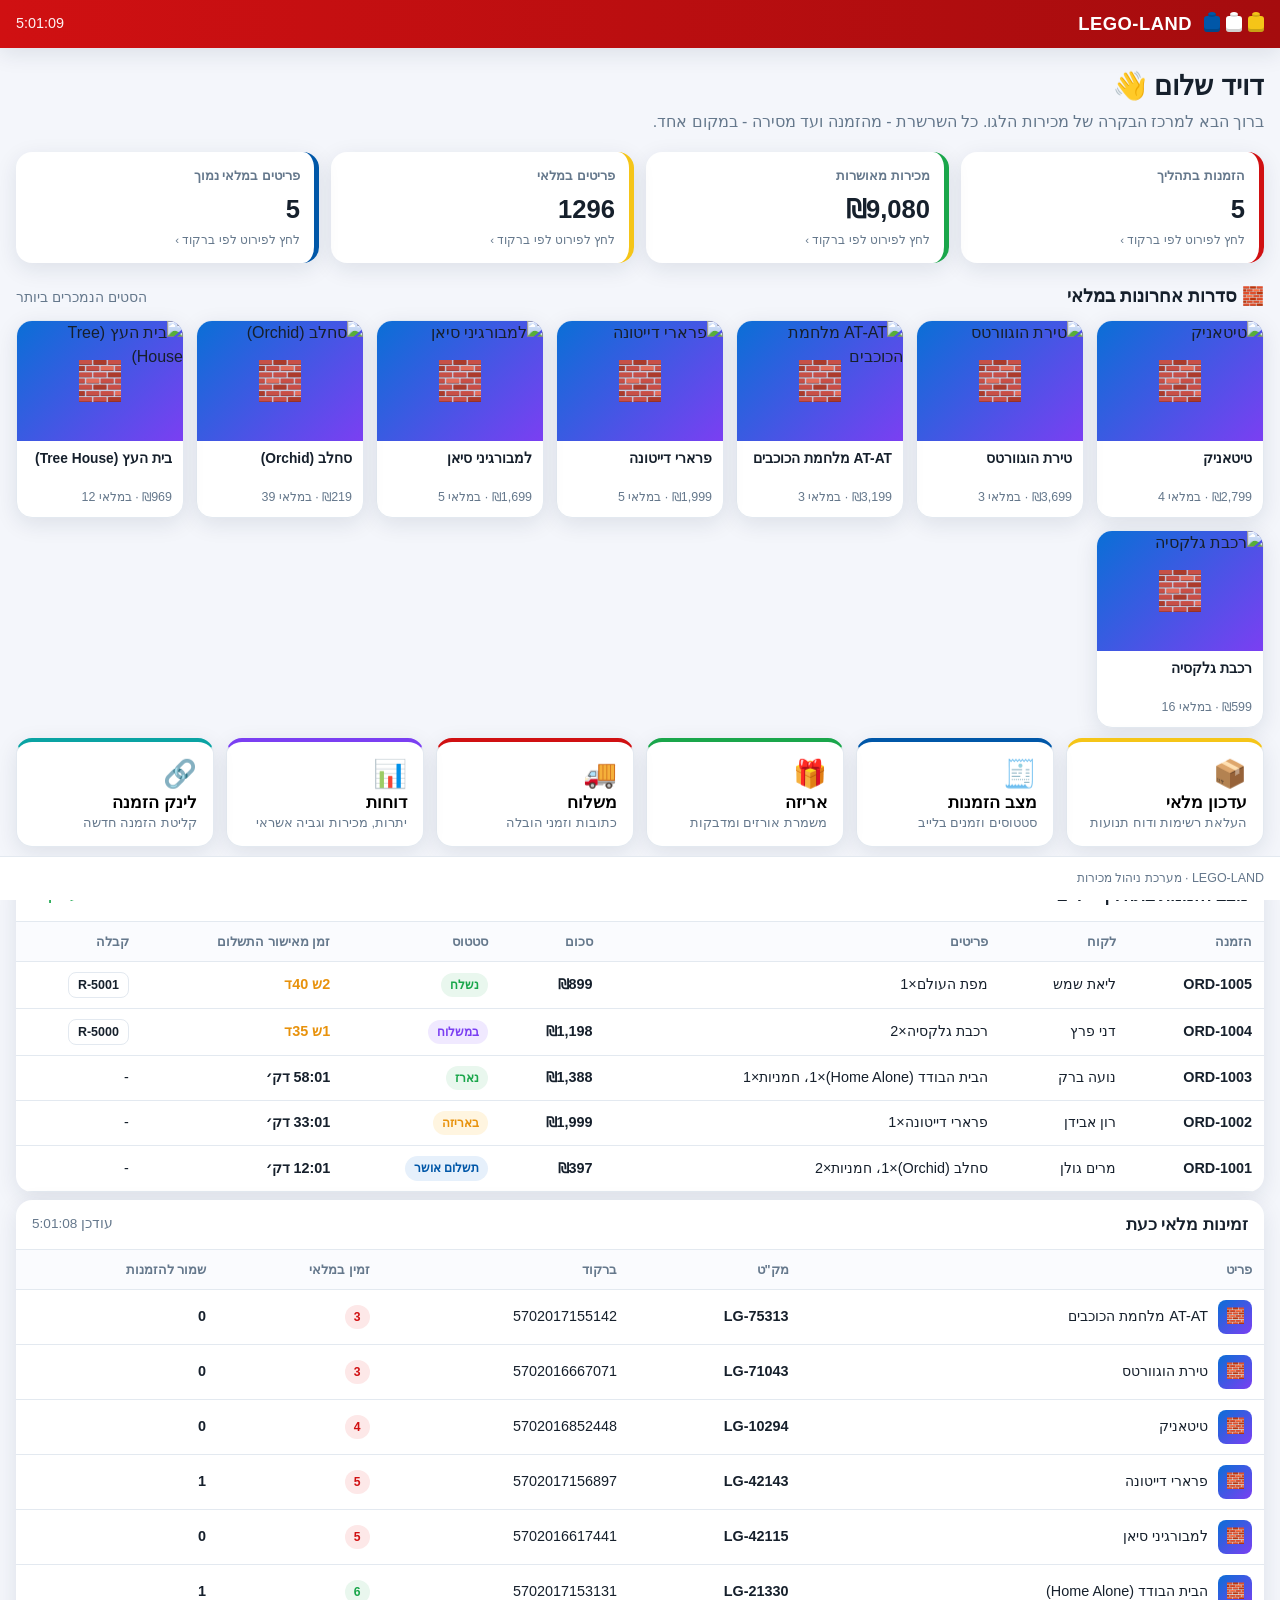
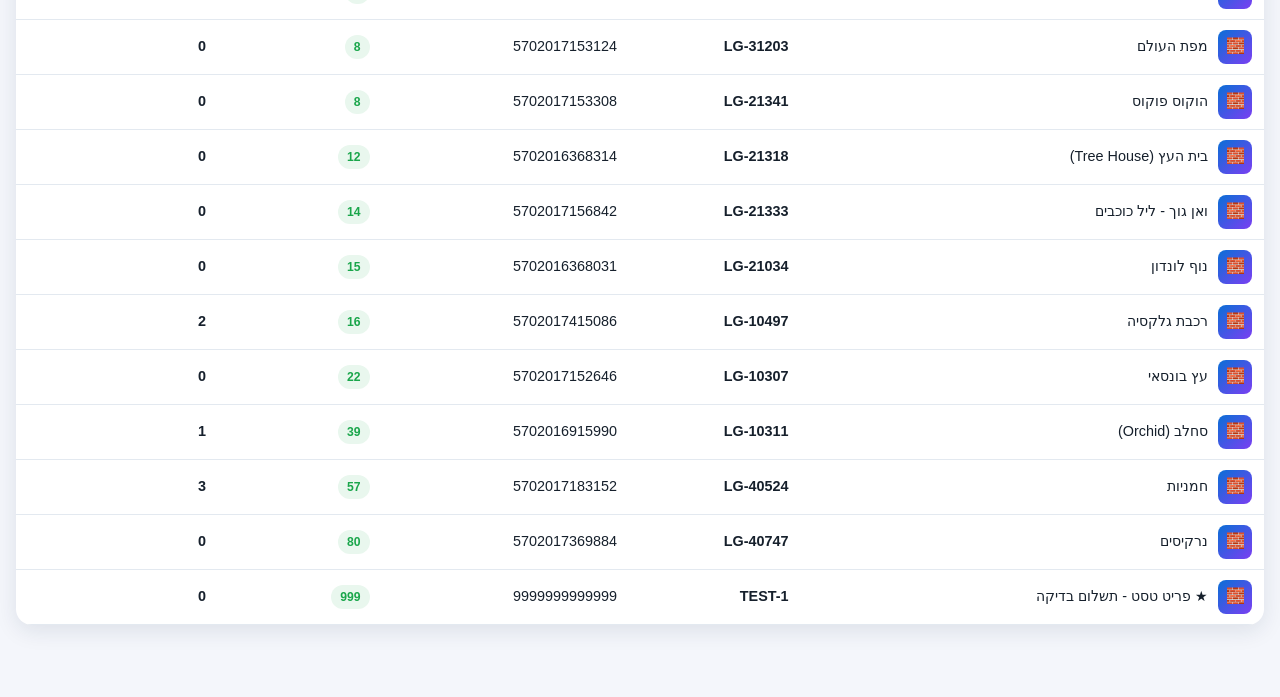
==== commit 33c956bf: "Shift clock-in logic + employee number on packing label barcode - Superuser clocks employees in/out " ====
--- a/LEGO-LAND.html
+++ b/LEGO-LAND.html
@@ -311,7 +311,7 @@
   const KEY = 'legoland.db.v1';
   // Bump SEED_VERSION whenever the demo dataset changes so returning
   // visitors automatically get the refreshed demo instead of stale data.
-  const SEED_VERSION = 6;
+  const SEED_VERSION = 7;
 
   // ---- status model -------------------------------------------------
   const STATUS = {
@@ -363,12 +363,12 @@
         { id: 'afternoon', name: 'משמרת צהריים', from: '14:00', to: '18:00' },
       ],
       employees: [
-        { empNo: 'A-201', name: 'ורה',   shift: 'morning',   shiftStart: ago(180) },
-        { empNo: 'A-203', name: 'אורי',  shift: 'morning',   shiftStart: ago(168) },
-        { empNo: 'A-205', name: 'נועה',  shift: 'morning',   shiftStart: ago(120) },
-        { empNo: 'A-202', name: 'מירי',  shift: 'afternoon', shiftStart: ago(95) },
-        { empNo: 'A-204', name: 'טל',    shift: 'afternoon', shiftStart: ago(82) },
-        { empNo: 'A-206', name: 'רון',   shift: 'afternoon', shiftStart: ago(40) },
+        { empNo: 'A-201', name: 'ורה',   shift: 'morning',   present: true,  shiftStart: ago(180) },
+        { empNo: 'A-203', name: 'אורי',  shift: 'morning',   present: true,  shiftStart: ago(168) },
+        { empNo: 'A-205', name: 'נועה',  shift: 'morning',   present: false, shiftStart: ago(120) },
+        { empNo: 'A-202', name: 'מירי',  shift: 'afternoon', present: false, shiftStart: ago(95) },
+        { empNo: 'A-204', name: 'טל',    shift: 'afternoon', present: false, shiftStart: ago(82) },
+        { empNo: 'A-206', name: 'רון',   shift: 'afternoon', present: false, shiftStart: ago(40) },
       ],
       creditReport: [],          // uploaded from the credit-card company
       counters: { order: 1000, receipt: 5000, movement: 1, txn: 70000 },
@@ -612,6 +612,16 @@
   // all employees assigned to a given shift
   function shiftRoster(shiftId) { return load().employees.filter(e => e.shift === shiftId); }
 
+  // who is currently clocked-in (present in the shift)
+  function presentEmployees() { return load().employees.filter(e => e.present); }
+  function setPresent(empNo, val) {
+    const db = load();
+    const e = db.employees.find(x => x.empNo === empNo);
+    if (e) { e.present = !!val; if (val) e.shiftStart = nowISO(); }
+    save();
+    return e;
+  }
+
   // which shift covers a given time (default: now). null if outside hours.
   function currentShift(at) {
     const d = at ? new Date(at) : new Date();
@@ -712,7 +722,7 @@
     STATUS, on, save, reset, load,
     items, reserved, applyInventoryList, movements,
     orders, ordersInProcess, createOrder, approvePayment, setStatus, setCourier, receiptFor,
-    employees, startShift, shifts, shiftRoster, currentShift, onShiftEmployee,
+    employees, startShift, shifts, shiftRoster, currentShift, onShiftEmployee, presentEmployees, setPresent,
     inventoryReport, creditCollectionReport, uploadCreditSettlement,
     user: () => load().user,
     settings: () => load().settings,
@@ -1177,18 +1187,37 @@
   function viewPacking() {
     const emps = DB.employees();
     const active = DB.currentShift();
-    const current = packing._emp || DB.onShiftEmployee() || emps[0];
+    const present = DB.presentEmployees();
+    // active packer must be someone currently on shift
+    if (packing._emp && !present.some(e => e.empNo === packing._emp.empNo)) packing._emp = null;
+    const current = packing._emp || present[0] || null;
+    packing._emp = current;
     const queue = DB.orders().filter(o => o.status === 'approved' || o.status === 'packing');
 
     const shiftCards = DB.shifts().map(s => {
       const on = active && active.id === s.id;
       const team = DB.shiftRoster(s.id);
+      const here = team.filter(e => e.present).length;
       return `<div class="kpi ${on ? 'kpi--b' : ''}" data-shift="${s.id}" style="cursor:pointer;border-inline-start-color:${on ? 'var(--green)' : 'var(--line)'}">
         <h4>${s.name} ${on ? '· <span style="color:var(--green)">פעילה כעת</span>' : ''}</h4>
-        <div class="v" style="font-size:1.05rem">${team.length} עובדים</div>
+        <div class="v" style="font-size:1.05rem">${here}/${team.length} במשמרת</div>
         <div class="muted">${s.from}-${s.to}</div>
         <div class="muted" style="font-size:.74rem;margin-top:4px">${team.map(e => e.name).join(', ') || '-'} · לחץ לפירוט ›</div></div>`;
     }).join('');
+
+    const empRows = emps.map(e => {
+      const sh = (DB.shifts().find(s => s.id === e.shift) || {}).name || '-';
+      const isActive = current && current.empNo === e.empNo;
+      return `<tr class="${e.present ? 'matchok' : ''}">
+        <td><b>${e.name}</b></td>
+        <td class="num">${e.empNo}</td>
+        <td>${sh}</td>
+        <td>${e.present ? '<span class="chip chip--ok">✓ במשמרת</span>' : '<span class="chip chip--new">מחוץ למשמרת</span>'}</td>
+        <td><button class="btn btn--tiny ${e.present ? 'btn--bad' : 'btn--ok'}" data-present="${e.empNo}">${e.present ? 'יציאה' : 'כניסה'}</button></td>
+        <td>${e.present ? `<button class="btn btn--tiny ${isActive ? '' : 'btn--line'}" data-setactive="${e.empNo}">${isActive ? '✓ אורז פעיל' : 'בחר כאורז'}</button>` : '-'}</td>
+      </tr>`;
+    }).join('');
+
     const rows = queue.map((o) => {
       const e = elapsed(o.paymentApprovedAt);
       return `<tr>
@@ -1200,38 +1229,45 @@
       </tr>`;
     }).join('') || `<tr><td colspan="6" class="empty">אין הזמנות לאריזה</td></tr>`;
 
-    const opts = emps.map(e => `<option value="${e.empNo}" ${current && e.empNo === current.empNo ? 'selected' : ''}>${e.empNo} · ${e.name}${e.shift ? ' (' + (DB.shifts().find(s=>s.id===e.shift)||{}).name + ')' : ''}</option>`).join('');
-    const shiftOpts = DB.shifts().map(s => `<option value="${s.id}" ${active && active.id === s.id ? 'selected' : ''}>${s.name} (${s.from}-${s.to})</option>`).join('');
-
     openModal('אריזה - משמרת', `
       <h4>לוח משמרות</h4>
       <div class="kpis" style="padding:0 0 12px">${shiftCards}</div>
-      ${!active ? '<div class="hint">כרגע מחוץ לשעות המשמרת (08:00-18:00). אפשר עדיין לבחור אורז ידנית.</div>' : ''}
-      <div class="grid3">
-        <div class="field"><label>מספר עובד</label><input id="pkEmpNo" placeholder="A-201"></div>
-        <div class="field"><label>שם עובד</label><input id="pkEmpName" placeholder="שם מלא"></div>
-        <div class="field"><label>משמרת</label><select id="pkShiftSel">${shiftOpts}</select></div>
-      </div>
-      <div class="field"><label>או בחר עובד פעיל</label><select id="pkEmpSel">${opts}</select></div>
-      <div class="actions"><button class="btn" id="pkShift">כניסה למשמרת</button>
-        <span class="muted" id="pkActive">${current ? `אורז פעיל: ${current.empNo} · ${current.name} · מתחילת המשמרת ${elapsed(current.shiftStart).txt}` : 'לא נבחר אורז'}</span></div>
+      <div class="hint">בחר/י מרשימת העובדים מי <b>כרגע במשמרת</b> (כניסה/יציאה), וסמן/י מי האורז הפעיל. מספר העובד מודפס על מדבקת המשלוח.</div>
+      <h4>מי במשמרת כעת</h4>
+      <div class="table-wrap"><table class="tbl"><thead><tr>
+        <th>שם</th><th>מס' עובד</th><th>משמרת</th><th>סטטוס</th><th>נוכחות</th><th>אורז פעיל</th></tr></thead>
+        <tbody>${empRows}</tbody></table></div>
+      <div class="actions"><span class="muted" id="pkActive">${current ? `אורז פעיל: ${current.empNo} · ${current.name}` : 'לא נבחר אורז פעיל - סמן/י עובד שנמצא במשמרת'}</span></div>
+      <details style="margin:10px 0"><summary style="cursor:pointer;font-weight:700;color:var(--blue)">+ הוספת עובד חדש</summary>
+        <div class="grid3" style="margin-top:10px">
+          <div class="field"><label>מספר עובד</label><input id="pkEmpNo" placeholder="A-207"></div>
+          <div class="field"><label>שם עובד</label><input id="pkEmpName" placeholder="שם מלא"></div>
+          <div class="field"><label>משמרת</label><select id="pkShiftSel">${DB.shifts().map(s => `<option value="${s.id}">${s.name} (${s.from}-${s.to})</option>`).join('')}</select></div>
+        </div>
+        <div class="actions"><button class="btn" id="pkShift">הוסף והכנס למשמרת</button></div>
+      </details>
       <hr style="border:none;border-top:1px solid var(--line);margin:14px 0">
-      <div class="hint">בעת אריזה מודפסת מדבקה הנושאת את <b>קוד האורז</b> (לטיפול בתלונות), מספר הזמנה, וזמן מאז אישור התשלום.</div>
+      <div class="hint">בעת אריזה מודפסת מדבקה עם <b>מספר העובד</b> וברקוד שספרותיו האחרונות (3) הן מספר העובד - לזיהוי בבירורי לקוחות.</div>
       <div class="table-wrap"><table class="tbl"><thead><tr>
         <th>הזמנה</th><th>לקוח</th><th>פריטים</th><th>סטטוס</th><th>זמן מאישור</th><th>פעולה</th></tr></thead>
         <tbody>${rows}</tbody></table></div>
     `);
 
-    $('#pkEmpSel').addEventListener('change', (e) => {
-      const emp = DB.employees().find(x => x.empNo === e.target.value);
-      packing._emp = emp; viewPacking();
-    });
-    $('#pkShift').addEventListener('click', () => {
-      const no = $('#pkEmpNo').value.trim(), nm = $('#pkEmpName').value.trim();
-      const sh = $('#pkShiftSel').value;
+    $$('#modalBody [data-present]').forEach(b => b.addEventListener('click', () => {
+      const e = DB.employees().find(x => x.empNo === b.dataset.present);
+      DB.setPresent(e.empNo, !e.present);
+      toast(`${e.name} ${!e.present ? 'נכנס/ה למשמרת' : 'יצא/ה מהמשמרת'}`); viewPacking();
+    }));
+    $$('#modalBody [data-setactive]').forEach(b => b.addEventListener('click', () => {
+      packing._emp = DB.employees().find(x => x.empNo === b.dataset.setactive);
+      toast(`${packing._emp.name} נבחר/ה כאורז פעיל`); viewPacking();
+    }));
+    const addBtn = $('#pkShift');
+    if (addBtn) addBtn.addEventListener('click', () => {
+      const no = $('#pkEmpNo').value.trim(), nm = $('#pkEmpName').value.trim(), sh = $('#pkShiftSel').value;
       if (!no) { toast('הזן מספר עובד'); return; }
-      packing._emp = DB.startShift(no, nm, sh);
-      toast(`${packing._emp.name} נכנס/ה ל${(DB.shifts().find(s=>s.id===sh)||{}).name || 'משמרת'}`); viewPacking();
+      const e = DB.startShift(no, nm, sh); DB.setPresent(e.empNo, true);
+      packing._emp = e; toast(`${e.name} נוסף/ה ונכנס/ה למשמרת`); viewPacking();
     });
   }
   function packing() { viewPacking(); }
@@ -1262,12 +1298,13 @@
   }
 
   function packOrder(orderId) {
-    const emp = packing._emp || DB.onShiftEmployee() || DB.employees()[0];
-    if (!emp) { toast('בחר אורז למשמרת'); return; }
+    const emp = packing._emp || DB.presentEmployees()[0] || DB.onShiftEmployee() || DB.employees()[0];
+    if (!emp) { toast('סמן/י עובד שנמצא במשמרת ובחר/י אורז פעיל'); return; }
     const shiftName = emp.shift ? (DB.shifts().find(s => s.id === emp.shift) || {}).name : '';
     DB.setStatus(orderId, 'packing', { packedBy: emp });
     const o = DB.setStatus(orderId, 'packed', { packedBy: emp });
-    const code = `${emp.empNo}-${o.id.replace('ORD-', '')}`;
+    const emp3 = ((emp.empNo.match(/\d+/) || ['0'])[0]).padStart(3, '0').slice(-3);
+    const barcode = o.id.replace(/\D/g, '') + emp3;   // last 3 digits = employee number
     const e = elapsed(o.paymentApprovedAt);
     openModal('מדבקת אריזה', `
       <div class="sticker">
@@ -1275,12 +1312,12 @@
         <div class="row"><span>הזמנה</span><b>${o.id}</b></div>
         <div class="row"><span>לקוח</span><b>${o.customer}</b></div>
         <div class="row"><span>פריטים</span><b>${linesText(o)}</b></div>
-        <div class="row"><span>קוד אורז</span><b>${code}</b></div>
-        <div class="row"><span>אורז</span><b>${emp.empNo} · ${emp.name}</b></div>
+        <div class="row"><span>מספר עובד (אורז)</span><b>${emp.empNo} · ${emp.name}</b></div>
         ${shiftName ? `<div class="row"><span>משמרת</span><b>${shiftName}</b></div>` : ''}
         <div class="row"><span>זמן מאישור תשלום</span><b>${e.txt}</b></div>
         <div class="row"><span>נארז ב־</span><b>${dt(o.packedAt)}</b></div>
-        <div class="bc">*${code}*</div>
+        <div class="bc">*${barcode}*</div>
+        <div class="row" style="border:none;font-size:.74rem;color:#555"><span>3 ספרות אחרונות בברקוד</span><b>מספר העובד (${emp3})</b></div>
         <div class="row" style="border:none"><span>כתובת</span><b>${o.address}</b></div>
       </div>
       <div class="actions" style="margin-top:14px">
